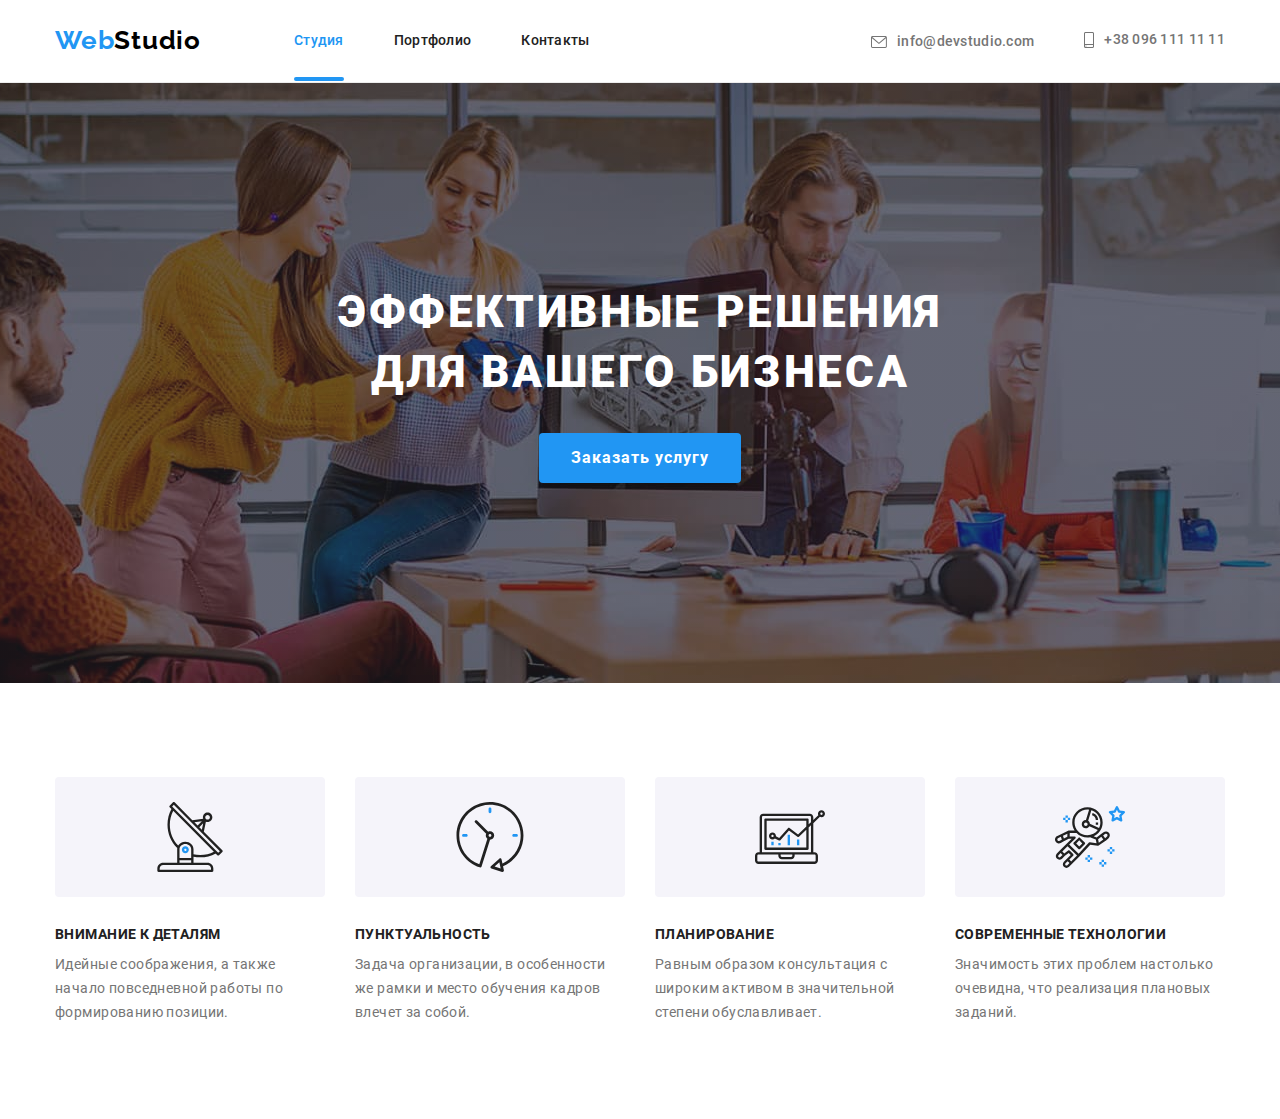
==== index.html @ 8db0015e "делает адаптив на секцию преимуществ" ====
<!DOCTYPE html>
<html lang="ru">
<head>
    <meta charset="UTF-8">
    <meta name="viewport" content="width=device-width, initial-scale=1.0">
    <title>WebStudio</title>
    <link rel="stylesheet" href="https://cdnjs.cloudflare.com/ajax/libs/modern-normalize/1.1.0/modern-normalize.min.css">
    <link rel="stylesheet" href="./css/main.min.css" />
</head>
<body>
    <header class="header">
        <div class="container header__container">
            <nav class="site-navigation">
                <a class="logo header__logo" href="/" lang="en">Web<span class="logo_dark">Studio</span></a>
                <ul class="menu">
                    <li class="menu__item"><a class="menu__link menu__link_active" href="./index.html">Студия</a></li>
                    <li class="menu__item"><a class="menu__link" href="./portfolio.html">Портфолио</a></li>
                    <li class="menu__item"><a class="menu__link" href="">Контакты</a></li>
                </ul>
            </nav>
            <ul class="contacts">
                <li class="contacts__item"><a class="contacts__link" href="mailto:info@devstudio.com">
                    <svg class="contacts__icon contacts__icon_small" width="14" height="10">
                        <use href="./images/sprite.svg#letter_tablet"></use>
                    </svg>
                    <svg class="contacts__icon contacts__icon_large" width="16" height="12">
                        <use href="./images/sprite.svg#letter"></use>
                    </svg>
                    info@devstudio.com</a></li>
                <li class="contacts__item"><a class="contacts__link" href="tel:+380961111111">
                    <svg class="contacts__icon contacts__icon_small" width="10" height="14">
                        <use href="./images/sprite.svg#smartphone_tablet"></use>
                    </svg>
                    <svg class="contacts__icon contacts__icon_large" width="10" height="16">
                        <use href="./images/sprite.svg#smartphone"></use>
                    </svg>
                    +38 096 111 11 11</a></li>
            </ul>
            <button type="button" class="mobile-menu__open-button" data-menu-open>
                <svg class="mobile-menu__open-button-icon" width="40" height="40" aria-label="Переключатель мобильного меню">
                    <use href="./images/sprite.svg#menu"></use>
                </svg>
            </button>
            <div class="mobile-menu" data-menu>
                <div class="container mobile-menu__container">
                    <div class="mobile-menu__upper-wrap">
                        <button type="button" class="mobile-menu__close-button" data-menu-close>
                            <svg class="mobile-menu__close-button-icon" width="40" height="40" aria-label="Переключатель мобильного меню">
                                <use href="./images/sprite.svg#menu_close"></use>
                            </svg>
                        </button>
                        <ul class="mobile-menu__pages">
                            <li class="mobile-menu__page-item"><a class="mobile-menu__page-link mobile-menu__page-link_active" href="./index.html">Студия</a></li>
                            <li class="mobile-menu__page-item"><a class="mobile-menu__page-link" href="./portfolio.html">Портфолио</a></li>
                            <li class="mobile-menu__page-item"><a class="mobile-menu__page-link" href="">Контакты</a></li>
                        </ul>
                    </div>
                    <div class="mobile-menu__lower-wrap">
                        <ul class="mobile-menu__contacts">
                            <li class="mobile-menu__phone"><a class="mobile-menu__phone-link" href="tel:+380961111111">+38 096 111 11 11</a>
                            </li>
                            <li class="mobile-menu__mail"><a class="mobile-menu__mail-link"
                                    href="mailto:info@devstudio.com">info@devstudio.com</a></li>
                        </ul>                        
                        <ul class="mobile-menu__social">
                            <li class="mobile-menu__social-item"><a class="mobile-menu__social-link" href="">Instagram</a></li>
                            <li class="mobile-menu__social-item"><a class="mobile-menu__social-link" href="">Twitter</a></li>
                            <li class="mobile-menu__social-item"><a class="mobile-menu__social-link" href="">Facebook</a></li>
                            <li class="mobile-menu__social-item"><a class="mobile-menu__social-link" href="">LinkedIn</a></li>
                        </ul>
                    </div>
                    </div>
                </div>
            
        </div>
        </div>
        
    </header>
    <script src="./js/menu.js"></script>
    <main>
        <section class="hero">
            <div class="container"><h1 class="hero__title">Эффективные решения для вашего бизнеса</h1>
            <button class="hero__button button" type="button" data-modal-open>Заказать услугу</button>
        </div>
        </section>
        <section class="section">
            <div class="container">
                <h2 class="section__title_visually-hidden">Наши преимущества</h2>
                <ul class="advantages">
                    <li class="advantages__item">
                        <div class="advantages__icon-box">
                            <svg class="advantages__icon" width="70" height="70">
                                <use href="./images/sprite.svg#antenna"></use>
                            </svg>
                        </div>
                        <h3 class="advantage__title section__uppercase-title">Внимание к деталям</h3>
                        <p class="advantage__description">Идейные соображения, а также начало повседневной работы по формированию
                            позиции.</p>
                    </li>
                    <li class="advantages__item">
                        <div class="advantages__icon-box">
                            <svg class="advantages__icon" width="70" height="70">
                                <use href="./images/sprite.svg#clock"></use>
                            </svg>
                        </div>
                        <h3 class="advantage__title section__uppercase-title">Пунктуальность</h3>
                        <p class="advantage__description">Задача организации, в особенности же рамки и место обучения кадров влечет за
                            собой.</p>
                    </li>
                    <li class="advantages__item">
                        <div class="advantages__icon-box">
                            <svg class="advantages__icon" width="70" height="70">
                                <use href="./images/sprite.svg#diagram"></use>
                            </svg>
                        </div>
                        <h3 class="advantage__title section__uppercase-title">Планирование</h3>
                        <p class="advantage__description">Равным образом консультация с широким активом в значительной степени
                            обуславливает.</p>
                    </li>
                    <li class="advantages__item">
                        <div class="advantages__icon-box">
                            <svg class="advantages__icon" width="70" height="70">
                                <use href="./images/sprite.svg#astronaut"></use>
                            </svg>
                        </div>
                        <h3 class="advantage__title section__uppercase-title">Современные технологии</h3>
                        <p class="advantage__description">Значимость этих проблем настолько очевидна, что реализация плановых заданий.
                        </p>
                    </li>
                </ul>
            </div>
        </section>
        <!--<section class="section section_no-padding-top">
            <div class="container">
                <h2 class="section__title">Чем мы занимаемся</h2>
                <ul class="work">
                    <li class="work__item"><img src="./images/main_page/work_1.jpg" alt="програмист работает за компьютером" width="370" height="294">
                        <h2 class="work__title section__uppercase-title">Десктопные приложения</h2>
                    </li>
                    <li class="work__item"><img src="./images/main_page/work_2.jpg" alt="дизайнер создаёт мобильное приложение" width="370" height="294">
                        <h2 class="work__title section__uppercase-title">Мобильные приложения</h2>
                    </li>
                    <li class="work__item"><img src="./images/main_page/work_3.jpg" alt="веб-дизайнер выбирает цвет на планшете" width="370" height="294">
                        <h2 class="work__title section__uppercase-title">Дизайнерские решения</h2>
                    </li>
                </ul>
            </div>
        </section>
        <section class="section section_other-background-color">
            <div class="container">
                <h2 class="section__title">Наша команда</h2>
                <ul class="team">
                    <li class="team__member">
                        <img src="./images/main_page/igor_demjanenko.jpg" alt="Игорь Демьяненко" width="270" height="260">
                        <div class="team__box">
                            <h3 class="team__title">Игорь Демьяненко</h3>
                            <p class="team__text" lang="en">Product Designer</p>
                            <ul class="accounts">
                                <li class="accounts__item social-item"><a class="accounts__link social-icon" href="">
                                    <svg class="accounts__icon" width="20" height="20">
                                        <use href="./images/sprite.svg#instagram"></use>
                                    </svg>
                                </a></li>
                                <li class="accounts__item social-item"><a class="accounts__link social-icon" href="">
                                        <svg class="accounts__icon" width="20" height="20">
                                            <use href="./images/sprite.svg#twitter"></use>
                                        </svg>
                                    </a></li>
                                <li class="accounts__item social-item"><a class="accounts__link social-icon" href="">
                                        <svg class="accounts__icon" width="20" height="20">
                                            <use href="./images/sprite.svg#facebook"></use>
                                        </svg>
                                    </a></li>
                                <li class="accounts__item social-item"><a class="accounts__link social-icon" href="">
                                        <svg class="accounts__icon" width="20" height="20">
                                            <use href="./images/sprite.svg#linkedin"></use>
                                        </svg>
                                    </a></li>
                            </ul>
                        </div>
                    </li>
                    <li class="team__member">
                        <img src="./images/main_page/olga_repina.jpg" alt="Ольга Репина" width="270" height="260">
                        <div class="team__box">
                            <h3 class="team__title">Ольга Репина</h3>
                            <p class="team__text" lang="en">Frontend Developer</p>
                            <ul class="accounts">
                                <li class="accounts__item social-item"><a class="accounts__link social-icon" href="">
                                        <svg class="accounts__icon" width="20" height="20">
                                            <use href="./images/sprite.svg#instagram"></use>
                                        </svg>
                                    </a></li>
                                <li class="accounts__item social-item"><a class="accounts__link social-icon" href="">
                                        <svg class="accounts__icon" width="20" height="20">
                                            <use href="./images/sprite.svg#twitter"></use>
                                        </svg>
                                    </a></li>
                                <li class="accounts__item social-item"><a class="accounts__link social-icon" href="">
                                        <svg class="accounts__icon" width="20" height="20">
                                            <use href="./images/sprite.svg#facebook"></use>
                                        </svg>
                                    </a></li>
                                <li class="accounts__item social-item"><a class="accounts__link social-icon" href="">
                                        <svg class="accounts__icon" width="20" height="20">
                                            <use href="./images/sprite.svg#linkedin"></use>
                                        </svg>
                                    </a></li>
                            </ul>
                        </div>
                    </li>
                    <li class="team__member">
                        <img src="./images/main_page/nikolai_tarasov.jpg" alt="Николай Тарасов" width="270" height="260">
                        <div class="team__box">
                            <h3 class="team__title">Николай Тарасов</h3>
                            <p class="team__text" lang="en">Marketing</p>
                            <ul class="accounts">
                                <li class="accounts__item social-item"><a class="accounts__link social-icon" href="">
                                        <svg class="accounts__icon" width="20" height="20">
                                            <use href="./images/sprite.svg#instagram"></use>
                                        </svg>
                                    </a></li>
                                <li class="accounts__item social-item"><a class="accounts__link social-icon" href="">
                                        <svg class="accounts__icon" width="20" height="20">
                                            <use href="./images/sprite.svg#twitter"></use>
                                        </svg>
                                    </a></li>
                                <li class="accounts__item social-item"><a class="accounts__link social-icon" href="">
                                        <svg class="accounts__icon" width="20" height="20">
                                            <use href="./images/sprite.svg#facebook"></use>
                                        </svg>
                                    </a></li>
                                <li class="accounts__item social-item"><a class="accounts__link social-icon" href="">
                                        <svg class="accounts__icon" width="20" height="20">
                                            <use href="./images/sprite.svg#linkedin"></use>
                                        </svg>
                                    </a></li>
                            </ul>
                        </div>
                    </li>
                    <li class="team__member">
                        <img src="./images/main_page/mihail_jermakov.jpg" alt="Михаил Ермаков" width="270" height="260">
                        <div class="team__box">
                            <h3 class="team__title">Михаил Ермаков</h3>
                            <p class="team__text" lang="en">UI Designer</p>
                            <ul class="accounts">
                                <li class="accounts__item social-item"><a class="accounts__link social-icon" href="">
                                        <svg class="accounts__icon" width="20" height="20">
                                            <use href="./images/sprite.svg#instagram"></use>
                                        </svg>
                                    </a></li>
                                <li class="accounts__item social-item"><a class="accounts__link social-icon" href="">
                                        <svg class="accounts__icon" width="20" height="20">
                                            <use href="./images/sprite.svg#twitter"></use>
                                        </svg>
                                    </a></li>
                                <li class="accounts__item social-item"><a class="accounts__link social-icon" href="">
                                        <svg class="accounts__icon" width="20" height="20">
                                            <use href="./images/sprite.svg#facebook"></use>
                                        </svg>
                                    </a></li>
                                <li class="accounts__item social-item"><a class="accounts__link social-icon" href="">
                                        <svg class="accounts__icon" width="20" height="20">
                                            <use href="./images/sprite.svg#linkedin"></use>
                                        </svg>
                                    </a></li>
                            </ul>
                        </div>
                    </li>
                </ul>
            </div>
        </section>
        <section class="section">
            <div class="container">
                <h2 class="section__title">Постоянные клиенты</h2>
                <ul class="clients">
                    <li class="clients__item">
                        <a href="" class="clients__link">
                            <svg class="clients__icon" width="106" height="60">
                                <use href="./images/sprite.svg#client_1"></use>
                            </svg>
                        </a>
                    </li>
                    <li class="clients__item">
                        <a href="" class="clients__link">
                            <svg class="clients__icon" width="106" height="60">
                                <use href="./images/sprite.svg#client_2"></use>
                            </svg>
                        </a>
                    </li>
                    <li class="clients__item">
                        <a href="" class="clients__link">
                            <svg class="clients__icon" width="106" height="60">
                                <use href="./images/sprite.svg#client_3"></use>
                            </svg>
                        </a>
                    </li>
                    <li class="clients__item">
                        <a href="" class="clients__link">
                            <svg class="clients__icon" width="106" height="60">
                                <use href="./images/sprite.svg#client_4"></use>
                            </svg>
                        </a>
                    </li>
                    <li class="clients__item">
                        <a href="" class="clients__link">
                            <svg class="clients__icon" width="106" height="60">
                                <use href="./images/sprite.svg#client_5"></use>
                            </svg>
                        </a>
                    </li>
                    <li class="clients__item">
                        <a href="" class="clients__link">
                            <svg class="clients__icon" width="106" height="60">
                                <use href="./images/sprite.svg#client_6"></use>
                            </svg>
                        </a>
                    </li>
                </ul>
            </div>
        </section>
    </main>
    <footer class="footer">
        <div class="container footer__container">
            <div class="footer__container_left-side">
                <div class="footer__contacts">
                    <a class="footer__logo logo" href="/" lang="en">Web<span class="logo_light">Studio</span></a>
                    <address class="contact-info">
                        <ul class="contact-info__list">
                            <li class="contact-info__item"><a class="contact-info__address"
                                    href="https://goo.gl/maps/wHL1C9xRJ9u7i1A47" target="_blank" rel="noopener noreferrer">г. Киев, пр-т
                                    Леси Украинки, 26</a></li>
                            <li class="contact-info__item"><a class="contact-info__mail"
                                    href="mailto:info@example.com">info@example.com</a>
                            </li>
                            <li class="contact-info__item"><a class="contact-info__phone" href="tel:+380991111111">+38 099 111 11
                                    11</a></li>
                        </ul>
                    </address>
                </div>
                <div class="social-networks">
                    <b class="footer-social-networks__title section__uppercase-title">присоединяйтесь</b>
                    <ul class="footer-social-networks">
                        <li class="footer-social-networks__item social-item">
                            <a class="footer-social-networks__link social-icon" href="">
                                <svg class="footer-social-networks__icon" width="20" height="20">
                                    <use href="./images/sprite.svg#instagram"></use>
                                </svg>
                            </a>
                        </li>
                        <li class="footer-social-networks__item social-item">
                            <a class="footer-social-networks__link social-icon" href="">
                                <svg class="footer-social-networks__icon" width="20" height="20">
                                    <use href="./images/sprite.svg#twitter"></use>
                                </svg>
                            </a>
                        </li>
                        <li class="footer-social-networks__item social-item">
                            <a class="footer-social-networks__link social-icon" href="">
                                <svg class="footer-social-networks__icon" width="20" height="20">
                                    <use href="./images/sprite.svg#facebook"></use>
                                </svg>
                            </a>
                        </li>
                        <li class="footer-social-networks__item social-item">
                            <a class="footer-social-networks__link social-icon" href="">
                                <svg class="footer-social-networks__icon" width="20" height="20">
                                    <use href="./images/sprite.svg#linkedin"></use>
                                </svg>
                            </a>
                        </li>
                    </ul>
                </div>
            </div>
            <div class="footer-subscription">
                <b class="footer-subscription__title section__uppercase-title">Подпишитесь на рассылку</b>
                <form class="subscription-form">
                    <input class="subscription-form__input" type="email" name="email" placeholder="E-mail" required>
                    <button class="subscription-form__button button" type="submit">Подписаться
                        <svg class="subscription-form__button-icon" width="24" height="24">
                            <use href="./images/sprite.svg#send"></use>
                        </svg>
                    </button>
                </form>
            </div>
        </div>
    </footer>
    <div class="backdrop backdrop_is-hidden" data-modal>
        <div class="modal">
            <button class="modal-close-button" type="button" data-modal-close>
                <svg class="modal-close-button__icon" width="18" height="18">
                    <use href="./images/sprite.svg#close-icon"></use>
                </svg>
            </button>
            <form class="modal-form">
                <p class="modal-form__title">Оставьте свои данные, мы вам перезвоним</p>
                <label class="modal-form__field">
                    <span class="modal-form__field-name">Имя</span>
                    <span class="modal-form__wrapper">
                        <input class="modal-form__input" type="text" name="name" required>
                        <svg class="modal-form__input-icon" width="18" height="18">
                            <use href="./images/sprite.svg#form-person"></use>
                        </svg>
                    </span>
                </label>
                <label class="modal-form__field">
                    <span class="modal-form__field-name">Телефон</span>
                    <span class="modal-form__wrapper">
                        <input class="modal-form__input" type="tel" name="phone_number" required>
                        <svg class="modal-form__input-icon" width="18" height="18">
                            <use href="./images/sprite.svg#form-phone"></use>
                        </svg>
                    </span>
                </label>
                <label class="modal-form__field">
                    <span class="modal-form__field-name">Почта</span>
                    <span class="modal-form__wrapper">
                        <input class="modal-form__input" type="email" name="email" required>
                        <svg class="modal-form__input-icon" width="18" height="18">
                            <use href="./images/sprite.svg#form-email"></use>
                        </svg>
                    </span>
                </label>
                <label class="modal-form__comment">
                    <span class="modal-form__field-name">Комментарий</span>
                    <textarea class="modal-form__comment-field" name="comment" placeholder="Введите текст"></textarea>
                </label>
                <input class="modal-form__checkbox modal-form__checkbox_visually-hidden" type="checkbox" id="agreement" name="privacy_policy">
                <label for="agreement" class="modal-form__checkbox-text">Соглашаюсь с рассылкой и принимаю&#160;<a class="modal-form__contract-terms" href="">Условия договора</a></label>
                <button class="modal-form__button button" type="submit">Отправить</button>
            </form>
        </div>
    </div>
    <script src="./js/modal.js"></script>
    
</body>
</html>
---- css/main.min.css ----
:root{--accent-color: #2196F3;--grey-background-color: #2F303A;--secondary-accent-color: #188CE8;--title-color: #212121;--light-background-color: #ffffff;--light-grey-background-color: #F5F4FA;--text-color: #757575;--transparent-white-color: rgba(255, 255, 255, 0.6);--dark-logo-black-color: #000000;--header-border-color: #ECECEC;--portfolio-card-border-color: #EEEEEE;--hero_background_color: #C4C4C4;--icon-background-color: #AFB1B8}.advantages__icon-box{display:flex;justify-content:center;align-items:center}.section__title_visually-hidden{position:absolute;width:1px;height:1px;margin:-1px;border:0;padding:0;white-space:nowrap;clip-path:inset(100%);clip:rect(0 0 0 0);overflow:hidden}h1,h2,h3,p{margin-top:0;margin-bottom:0}ul{margin-bottom:0;margin-top:0;padding-left:0;list-style:none}img{display:block;max-width:100%;height:auto}button{cursor:pointer;border:none;font-family:inherit}a{text-decoration:none}body{font-family:"Roboto",sans-serif;color:var(--text-color)}@font-face{font-family:"Roboto";font-style:normal;font-weight:400;src:url("../fonts/roboto-v30-latin_cyrillic-regular.eot");src:local(""),url("../fonts/roboto-v30-latin_cyrillic-regular.eot?#iefix") format("embedded-opentype"),url("../fonts/roboto-v30-latin_cyrillic-regular.woff2") format("woff2"),url("../fonts/roboto-v30-latin_cyrillic-regular.woff") format("woff"),url("../fonts/roboto-v30-latin_cyrillic-regular.ttf") format("truetype"),url("../fonts/roboto-v30-latin_cyrillic-regular.svg#Roboto") format("svg")}@font-face{font-family:"Roboto";font-style:normal;font-weight:700;src:url("../fonts/roboto-v30-latin_cyrillic-700.eot");src:local(""),url("../fonts/roboto-v30-latin_cyrillic-700.eot?#iefix") format("embedded-opentype"),url("../fonts/roboto-v30-latin_cyrillic-700.woff2") format("woff2"),url("../fonts/roboto-v30-latin_cyrillic-700.woff") format("woff"),url("../fonts/roboto-v30-latin_cyrillic-700.ttf") format("truetype"),url("../fonts/roboto-v30-latin_cyrillic-700.svg#Roboto") format("svg")}@font-face{font-family:"Roboto";font-style:normal;font-weight:500;src:url("../fonts/roboto-v30-latin_cyrillic-500.eot");src:local(""),url("../fonts/roboto-v30-latin_cyrillic-500.eot?#iefix") format("embedded-opentype"),url("../fonts/roboto-v30-latin_cyrillic-500.woff2") format("woff2"),url("../fonts/roboto-v30-latin_cyrillic-500.woff") format("woff"),url("../fonts/roboto-v30-latin_cyrillic-500.ttf") format("truetype"),url("../fonts/roboto-v30-latin_cyrillic-500.svg#Roboto") format("svg")}@font-face{font-family:"Roboto";font-style:normal;font-weight:900;src:url("../fonts/roboto-v30-latin_cyrillic-900.eot");src:local(""),url("../fonts/roboto-v30-latin_cyrillic-900.eot?#iefix") format("embedded-opentype"),url("../fonts/roboto-v30-latin_cyrillic-900.woff2") format("woff2"),url("../fonts/roboto-v30-latin_cyrillic-900.woff") format("woff"),url("../fonts/roboto-v30-latin_cyrillic-900.ttf") format("truetype"),url("../fonts/roboto-v30-latin_cyrillic-900.svg#Roboto") format("svg")}@font-face{font-family:"Raleway";font-style:normal;font-weight:700;src:url("../fonts/raleway-v27-latin_cyrillic-700.eot");src:local(""),url("../fonts/raleway-v27-latin_cyrillic-700.eot?#iefix") format("embedded-opentype"),url("../fonts/raleway-v27-latin_cyrillic-700.woff2") format("woff2"),url("../fonts/raleway-v27-latin_cyrillic-700.woff") format("woff"),url("../fonts/raleway-v27-latin_cyrillic-700.ttf") format("truetype"),url("../fonts/raleway-v27-latin_cyrillic-700.svg#Raleway") format("svg")}.container{width:100%;padding-left:15px;padding-right:15px}@media screen and (min-width: 480px){.container{width:480px;margin:0 auto}}@media screen and (min-width: 768px){.container{width:768px}}@media screen and (min-width: 1200px){.container{width:1200px}}@media screen and (max-width: 767px){.mobile-menu{position:fixed;top:0;left:0;width:100%;height:100%;background-color:var(--light-background-color);opacity:0;visibility:hidden;pointer-events:none;transition:opacity 250ms cubic-bezier(0.4, 0, 0.2, 1),visibility 250ms cubic-bezier(0.4, 0, 0.2, 1)}.mobile-menu.is-open{opacity:1;visibility:visible;pointer-events:auto}.mobile-menu__container{position:relative;display:flex;flex-direction:column;justify-content:space-between;padding-left:40px;padding-top:48px;padding-bottom:48px;height:100%}.mobile-menu__close-button{position:absolute;top:10px;right:15px;padding:0;background-color:rgba(0,0,0,0)}.mobile-menu__close-button-icon{fill:var(--title-color);transition:fill 250ms cubic-bezier(0.4, 0, 0.2, 1)}.mobile-menu__close-button:hover .mobile-menu__close-button-icon,.mobile-menu__close-button:focus .mobile-menu__close-button-icon{fill:var(--accent-color)}.mobile-menu__page-link{font-size:40px;line-height:1.175;letter-spacing:.02em;font-weight:500;color:var(--title-color)}.mobile-menu__page-link_active{color:var(--accent-color)}.mobile-menu__page-item:not(:last-child){margin-bottom:32px}.mobile-menu__phone-link{font-size:34px;line-height:1.18;letter-spacing:.02em;font-weight:500;color:var(--accent-color)}.mobile-menu__phone{margin-bottom:32px}.mobile-menu__mail-link{font-size:24px;line-height:1.17;letter-spacing:.02em;font-weight:500;color:var(--text-color)}.mobile-menu__mail{margin-bottom:64px}.mobile-menu__social{display:flex}.mobile-menu__social-link{font-size:18px;line-height:1.22;letter-spacing:.02em;font-weight:500;color:var(--accent-color)}.mobile-menu__social-item:not(:nth-child(1)){margin-left:10px}.mobile-menu__social-item:not(:last-child){padding-right:10px;border-right:1px solid rgba(33,33,33,.2)}}@media screen and (min-width: 768px){.mobile-menu{display:none}}.section{padding:60px 0}.section_no-padding-top{padding-top:0}.section_other-background-color{background-color:var(--light-grey-background-color)}.section__title{margin-bottom:50px;font-size:36px;line-height:1.17;letter-spacing:.03em;font-weight:700;text-align:center;color:var(--title-color)}@media screen and (min-width: 1200px){.section{padding:94px 0px}}.button{font-size:16px;line-height:1.88;letter-spacing:.06em;font-weight:700;text-align:center;color:var(--light-background-color);background-color:var(--accent-color);box-shadow:0px 4px 4px rgba(0,0,0,.15);border-radius:4px;transition:background-color 250ms cubic-bezier(0.4, 0, 0.2, 1)}.button:hover,.button:focus{background-color:var(--secondary-accent-color)}.logo{font-size:24px;line-height:1.17;letter-spacing:.03em;font-family:"Raleway",sans-serif;font-weight:700;color:var(--accent-color)}@media screen and (min-width: 1200px){.logo{font-size:26px;line-height:1.16;letter-spacing:.03em}}.section__uppercase-title{font-size:14px;line-height:1.14;letter-spacing:.03em;font-weight:700;text-transform:uppercase}.header__container{display:flex;align-items:center;justify-content:space-between}.logo_dark{color:var(--dark-logo-black-color)}@media screen and (max-width: 767px){.menu{display:none}.contacts{display:none}.header__logo{padding:16px 0}.mobile-menu__open-button{display:block;padding:10px 0;line-height:0;background-color:rgba(0,0,0,0)}.mobile-menu__open-button-icon{fill:var(--title-color)}.mobile-menu__open-button-icon:hover,.mobile-menu__open-button-icon:focus{fill:var(--accent-color)}}@media screen and (min-width: 768px){.mobile-menu__open-button{display:none}.menu{display:flex;padding:32px 0;font-weight:500;font-size:14px;line-height:1.14;letter-spacing:.02em}.menu__link{padding-top:32px;padding-bottom:32px;color:var(--title-color)}.menu__item:not(:last-child){margin-right:50px}.header__container,.site-navigation{display:flex;align-items:center}.header__logo{padding:26px 0;margin-right:88px}.contacts__link{display:flex;align-items:center;font-weight:500;font-size:12px;line-height:1.16;letter-spacing:.02em;color:var(--text-color)}.contacts__link:not(:last-child){margin-bottom:10px}.contacts__icon_large{display:none}.contacts__icon{margin-right:8px;fill:currentColor}.menu__link_active{position:relative;color:var(--accent-color)}.menu__link_active::after{content:"";display:block;position:absolute;left:0;bottom:-1px;width:100%;height:4px;border-radius:2px;background-color:var(--accent-color)}}@media screen and (max-width: 1199px){.contacts{padding:21px 0}.contacts__item:not(:last-child){margin-bottom:10px}}@media screen and (min-width: 1200px){.header{border-bottom:1px solid var(--header-border-color)}.header__logo{padding-top:24px;padding-bottom:25px;margin-right:93px}.menu__link,.contacts__link{padding:32px 0;transition:color 250ms cubic-bezier(0.4, 0, 0.2, 1)}.menu__link:hover,.menu__link:focus,.contacts__link:hover,.contacts__link:focus{color:var(--accent-color)}.contacts__icon{margin-right:10px}.contacts__icon_large{display:block}.contacts__icon_small{display:none}.contacts{display:flex;align-items:baseline}.contacts__link{font-size:14px;line-height:1.14}.contacts__item{margin-bottom:0}.contacts__item:not(:last-child){margin-right:50px}}.hero{background-size:cover;background-repeat:no-repeat;background-position:center}.hero__title{margin:0 auto 30px;max-width:360px;font-weight:900;font-size:26;line-height:1.62;letter-spacing:.06em;text-align:center;text-transform:uppercase;color:var(--light-background-color)}.hero__button{min-width:200px;padding:10px 32px;display:block;margin-left:auto;margin-right:auto}@media screen and (max-width: 767px){.hero{background-image:linear-gradient(rgba(47, 48, 58, 0.4), rgba(47, 48, 58, 0.4)),url(../images/main_page/hero/hero_image_mob@1x.jpg)}}@media screen and (max-width: 767px)and (min-device-pixel-ratio: 2),screen and (max-width: 767px)and (-webkit-min-device-pixel-ratio: 2),screen and (max-width: 767px)and (min-resolution: 192dpi),screen and (max-width: 767px)and (min-resolution: 2dppx){.hero{background-image:linear-gradient(rgba(47, 48, 58, 0.4), rgba(47, 48, 58, 0.4)),url(../images/main_page/hero/hero_image_mob@2x.jpg)}}@media screen and (max-width: 1199px){.hero{padding:118px 0;height:400px}}@media screen and (min-width: 768px)and (max-width: 1199px){.hero{background-image:linear-gradient(rgba(47, 48, 58, 0.4), rgba(47, 48, 58, 0.4)),url(../images/main_page/hero/hero_image_tab@1x.jpg)}}@media screen and (min-width: 768px)and (max-width: 1199px)and (min-device-pixel-ratio: 2),screen and (min-width: 768px)and (max-width: 1199px)and (-webkit-min-device-pixel-ratio: 2),screen and (min-width: 768px)and (max-width: 1199px)and (min-resolution: 192dpi),screen and (min-width: 768px)and (max-width: 1199px)and (min-resolution: 2dppx){.hero{background-image:linear-gradient(rgba(47, 48, 58, 0.4), rgba(47, 48, 58, 0.4)),url(../images/main_page/hero/hero_image_tab@2x.jpg)}}@media screen and (min-width: 1200px){.hero{padding:200px 0;height:600px;background-image:linear-gradient(rgba(47, 48, 58, 0.4), rgba(47, 48, 58, 0.4)),url(../images/main_page/hero/hero_image_desk@1x.jpg)}}@media screen and (min-width: 1200px)and (min-device-pixel-ratio: 2),screen and (min-width: 1200px)and (-webkit-min-device-pixel-ratio: 2),screen and (min-width: 1200px)and (min-resolution: 192dpi),screen and (min-width: 1200px)and (min-resolution: 2dppx){.hero{background-image:linear-gradient(rgba(47, 48, 58, 0.4), rgba(47, 48, 58, 0.4)),url(../images/main_page/hero/hero_image_desk@2x.jpg)}}@media screen and (min-width: 1200px){.hero__title{max-width:696px;font-size:44px;line-height:1.36}}.advantages__icon-box{background-color:var(--light-grey-background-color);border-radius:4px;width:100%;height:120px;margin-bottom:30px}.advantage__title{margin-bottom:10px;font-size:14px;line-height:1.14;letter-spacing:.03em;font-weight:700;text-transform:uppercase;text-align:center;color:var(--title-color)}.advantage__description{font-size:14px;line-height:1.71;letter-spacing:.03em}@media screen and (max-width: 767px){.advantages__item:not(:last-child){margin-bottom:30px}}@media screen and (min-width: 768px){.advantages{display:flex;flex-wrap:wrap}.advantages__item{flex-basis:calc((100% - 30px)/2)}.advantages__item:not(:nth-child(2n)){margin-right:30px}.advantage__title{text-align:left}}@media screen and (max-width: 1199px){.advantages__item:not(:nth-last-child(-n+2)){margin-bottom:30px}}@media screen and (min-width: 1200px){.advantages__item{flex-basis:calc((100% - 90px)/4)}.advantages__item:not(:last-child){margin-right:30px}}/*# sourceMappingURL=main.min.css.map */
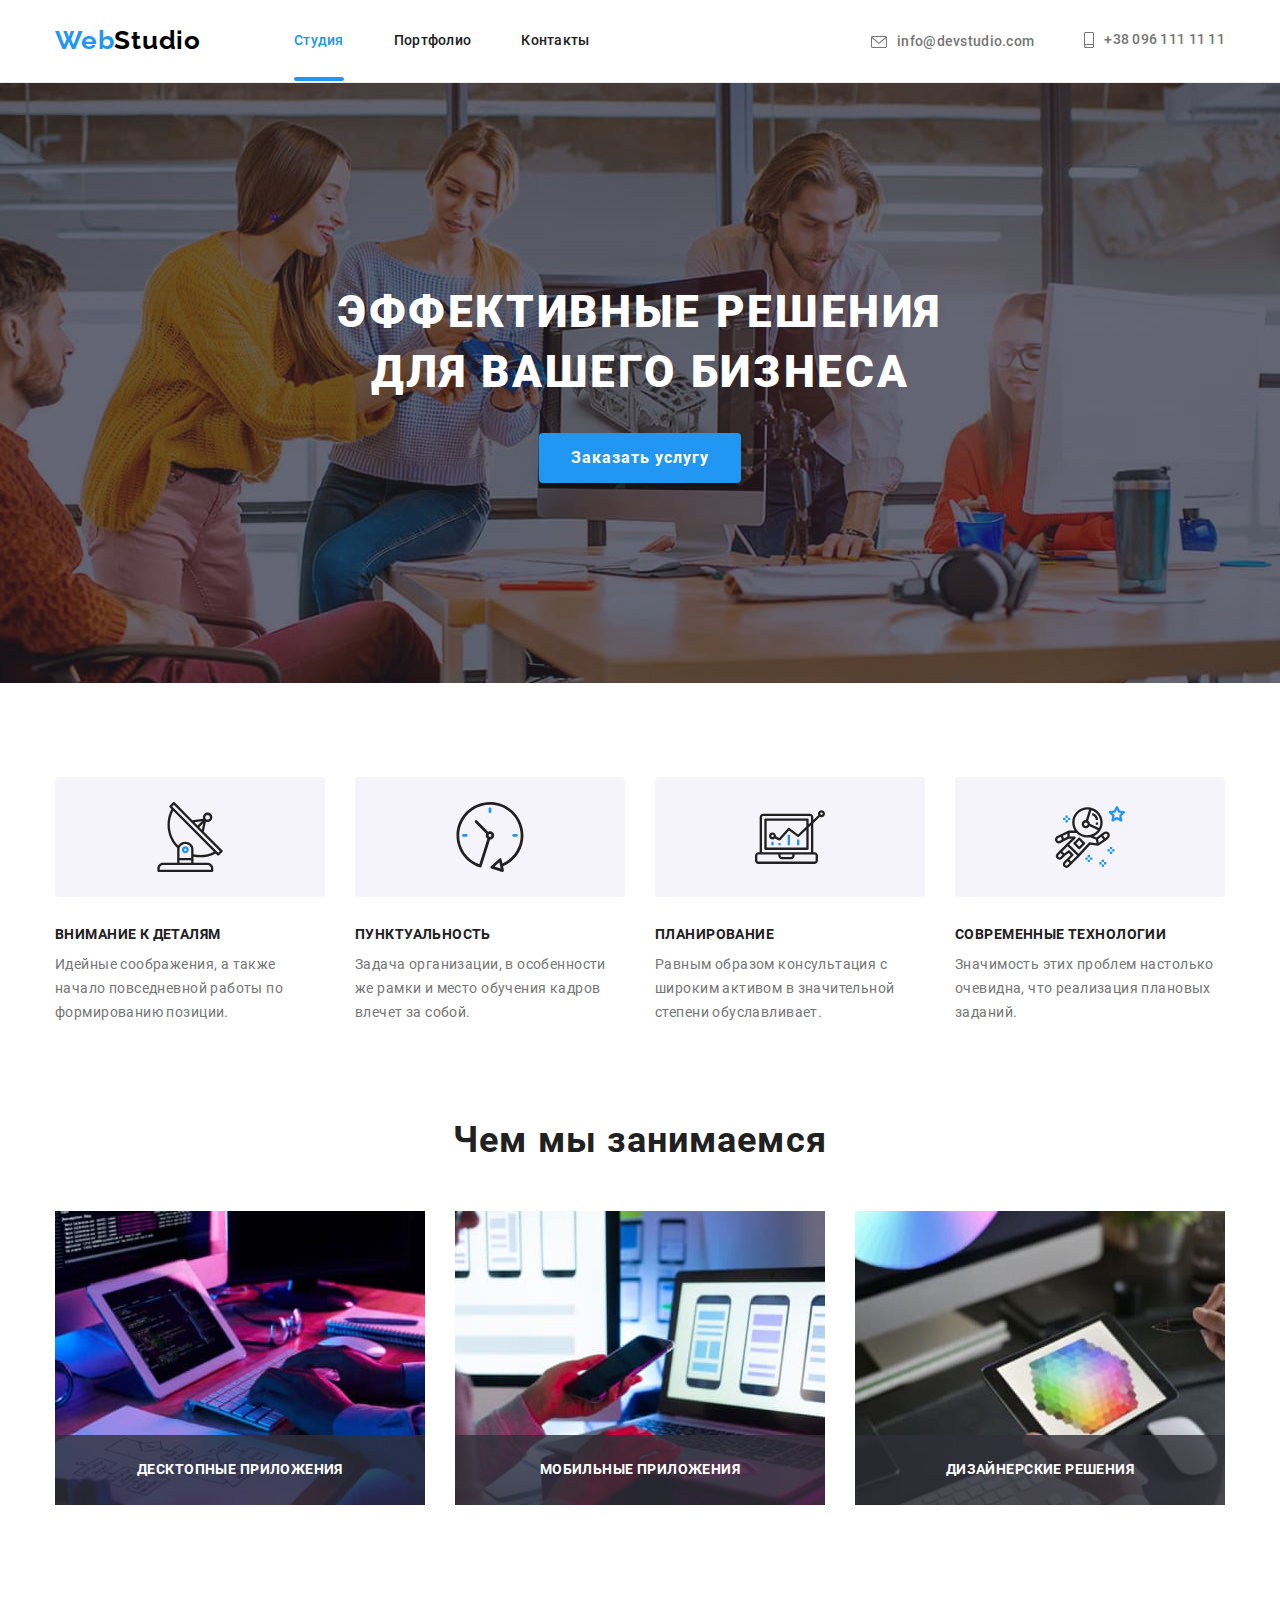
==== commit a563f2da: "делает адаптив на секцию работы" ====
--- a/index.html
+++ b/index.html
@@ -93,7 +93,7 @@
                                 <use href="./images/sprite.svg#antenna"></use>
                             </svg>
                         </div>
-                        <h3 class="advantage__title section__uppercase-title">Внимание к деталям</h3>
+                        <h3 class="advantage__title">Внимание к деталям</h3>
                         <p class="advantage__description">Идейные соображения, а также начало повседневной работы по формированию
                             позиции.</p>
                     </li>
@@ -103,7 +103,7 @@
                                 <use href="./images/sprite.svg#clock"></use>
                             </svg>
                         </div>
-                        <h3 class="advantage__title section__uppercase-title">Пунктуальность</h3>
+                        <h3 class="advantage__title">Пунктуальность</h3>
                         <p class="advantage__description">Задача организации, в особенности же рамки и место обучения кадров влечет за
                             собой.</p>
                     </li>
@@ -113,7 +113,7 @@
                                 <use href="./images/sprite.svg#diagram"></use>
                             </svg>
                         </div>
-                        <h3 class="advantage__title section__uppercase-title">Планирование</h3>
+                        <h3 class="advantage__title">Планирование</h3>
                         <p class="advantage__description">Равным образом консультация с широким активом в значительной степени
                             обуславливает.</p>
                     </li>
@@ -123,30 +123,36 @@
                                 <use href="./images/sprite.svg#astronaut"></use>
                             </svg>
                         </div>
-                        <h3 class="advantage__title section__uppercase-title">Современные технологии</h3>
+                        <h3 class="advantage__title">Современные технологии</h3>
                         <p class="advantage__description">Значимость этих проблем настолько очевидна, что реализация плановых заданий.
                         </p>
                     </li>
                 </ul>
             </div>
         </section>
-        <!--<section class="section section_no-padding-top">
+        <section class="section work__section">
             <div class="container">
                 <h2 class="section__title">Чем мы занимаемся</h2>
                 <ul class="work">
-                    <li class="work__item"><img src="./images/main_page/work_1.jpg" alt="програмист работает за компьютером" width="370" height="294">
-                        <h2 class="work__title section__uppercase-title">Десктопные приложения</h2>
-                    </li>
-                    <li class="work__item"><img src="./images/main_page/work_2.jpg" alt="дизайнер создаёт мобильное приложение" width="370" height="294">
-                        <h2 class="work__title section__uppercase-title">Мобильные приложения</h2>
-                    </li>
-                    <li class="work__item"><img src="./images/main_page/work_3.jpg" alt="веб-дизайнер выбирает цвет на планшете" width="370" height="294">
-                        <h2 class="work__title section__uppercase-title">Дизайнерские решения</h2>
+                    <li class="work__item">
+                        <img srcset="./images/main_page/work/work_1@1x.jpg 1x, ./images/main_page/work/work_1@2x.jpg 2x" 
+                        src="./images/main_page/work/work_1@1x.jpg" alt="програмист работает за компьютером" width="370" height="294">
+                        <h2 class="work__title">Десктопные приложения</h2>
+                    </li>
+                    <li class="work__item">
+                        <img srcset="./images/main_page/work/work_2@1x.jpg 1x, ./images/main_page/work/work_2@2x.jpg 2x"
+                        src="./images/main_page/work/work_2@1x.jpg" alt="дизайнер создаёт мобильное приложение" width="370" height="294">
+                        <h2 class="work__title">Мобильные приложения</h2>
+                    </li>
+                    <li class="work__item">
+                        <img srcset="./images/main_page/work/work_3@1x.jpg 1x, ./images/main_page/work/work_3@2x.jpg 2x"
+                        src="./images/main_page/work/work_3@1x.jpg" alt="веб-дизайнер выбирает цвет на планшете" width="370" height="294">
+                        <h2 class="work__title">Дизайнерские решения</h2>
                     </li>
                 </ul>
             </div>
         </section>
-        <section class="section section_other-background-color">
+        <!--<section class="section section_other-background-color">
             <div class="container">
                 <h2 class="section__title">Наша команда</h2>
                 <ul class="team">
--- a/css/main.min.css
+++ b/css/main.min.css
@@ -1 +1 @@
-:root{--accent-color: #2196F3;--grey-background-color: #2F303A;--secondary-accent-color: #188CE8;--title-color: #212121;--light-background-color: #ffffff;--light-grey-background-color: #F5F4FA;--text-color: #757575;--transparent-white-color: rgba(255, 255, 255, 0.6);--dark-logo-black-color: #000000;--header-border-color: #ECECEC;--portfolio-card-border-color: #EEEEEE;--hero_background_color: #C4C4C4;--icon-background-color: #AFB1B8}.advantages__icon-box{display:flex;justify-content:center;align-items:center}.section__title_visually-hidden{position:absolute;width:1px;height:1px;margin:-1px;border:0;padding:0;white-space:nowrap;clip-path:inset(100%);clip:rect(0 0 0 0);overflow:hidden}h1,h2,h3,p{margin-top:0;margin-bottom:0}ul{margin-bottom:0;margin-top:0;padding-left:0;list-style:none}img{display:block;max-width:100%;height:auto}button{cursor:pointer;border:none;font-family:inherit}a{text-decoration:none}body{font-family:"Roboto",sans-serif;color:var(--text-color)}@font-face{font-family:"Roboto";font-style:normal;font-weight:400;src:url("../fonts/roboto-v30-latin_cyrillic-regular.eot");src:local(""),url("../fonts/roboto-v30-latin_cyrillic-regular.eot?#iefix") format("embedded-opentype"),url("../fonts/roboto-v30-latin_cyrillic-regular.woff2") format("woff2"),url("../fonts/roboto-v30-latin_cyrillic-regular.woff") format("woff"),url("../fonts/roboto-v30-latin_cyrillic-regular.ttf") format("truetype"),url("../fonts/roboto-v30-latin_cyrillic-regular.svg#Roboto") format("svg")}@font-face{font-family:"Roboto";font-style:normal;font-weight:700;src:url("../fonts/roboto-v30-latin_cyrillic-700.eot");src:local(""),url("../fonts/roboto-v30-latin_cyrillic-700.eot?#iefix") format("embedded-opentype"),url("../fonts/roboto-v30-latin_cyrillic-700.woff2") format("woff2"),url("../fonts/roboto-v30-latin_cyrillic-700.woff") format("woff"),url("../fonts/roboto-v30-latin_cyrillic-700.ttf") format("truetype"),url("../fonts/roboto-v30-latin_cyrillic-700.svg#Roboto") format("svg")}@font-face{font-family:"Roboto";font-style:normal;font-weight:500;src:url("../fonts/roboto-v30-latin_cyrillic-500.eot");src:local(""),url("../fonts/roboto-v30-latin_cyrillic-500.eot?#iefix") format("embedded-opentype"),url("../fonts/roboto-v30-latin_cyrillic-500.woff2") format("woff2"),url("../fonts/roboto-v30-latin_cyrillic-500.woff") format("woff"),url("../fonts/roboto-v30-latin_cyrillic-500.ttf") format("truetype"),url("../fonts/roboto-v30-latin_cyrillic-500.svg#Roboto") format("svg")}@font-face{font-family:"Roboto";font-style:normal;font-weight:900;src:url("../fonts/roboto-v30-latin_cyrillic-900.eot");src:local(""),url("../fonts/roboto-v30-latin_cyrillic-900.eot?#iefix") format("embedded-opentype"),url("../fonts/roboto-v30-latin_cyrillic-900.woff2") format("woff2"),url("../fonts/roboto-v30-latin_cyrillic-900.woff") format("woff"),url("../fonts/roboto-v30-latin_cyrillic-900.ttf") format("truetype"),url("../fonts/roboto-v30-latin_cyrillic-900.svg#Roboto") format("svg")}@font-face{font-family:"Raleway";font-style:normal;font-weight:700;src:url("../fonts/raleway-v27-latin_cyrillic-700.eot");src:local(""),url("../fonts/raleway-v27-latin_cyrillic-700.eot?#iefix") format("embedded-opentype"),url("../fonts/raleway-v27-latin_cyrillic-700.woff2") format("woff2"),url("../fonts/raleway-v27-latin_cyrillic-700.woff") format("woff"),url("../fonts/raleway-v27-latin_cyrillic-700.ttf") format("truetype"),url("../fonts/raleway-v27-latin_cyrillic-700.svg#Raleway") format("svg")}.container{width:100%;padding-left:15px;padding-right:15px}@media screen and (min-width: 480px){.container{width:480px;margin:0 auto}}@media screen and (min-width: 768px){.container{width:768px}}@media screen and (min-width: 1200px){.container{width:1200px}}@media screen and (max-width: 767px){.mobile-menu{position:fixed;top:0;left:0;width:100%;height:100%;background-color:var(--light-background-color);opacity:0;visibility:hidden;pointer-events:none;transition:opacity 250ms cubic-bezier(0.4, 0, 0.2, 1),visibility 250ms cubic-bezier(0.4, 0, 0.2, 1)}.mobile-menu.is-open{opacity:1;visibility:visible;pointer-events:auto}.mobile-menu__container{position:relative;display:flex;flex-direction:column;justify-content:space-between;padding-left:40px;padding-top:48px;padding-bottom:48px;height:100%}.mobile-menu__close-button{position:absolute;top:10px;right:15px;padding:0;background-color:rgba(0,0,0,0)}.mobile-menu__close-button-icon{fill:var(--title-color);transition:fill 250ms cubic-bezier(0.4, 0, 0.2, 1)}.mobile-menu__close-button:hover .mobile-menu__close-button-icon,.mobile-menu__close-button:focus .mobile-menu__close-button-icon{fill:var(--accent-color)}.mobile-menu__page-link{font-size:40px;line-height:1.175;letter-spacing:.02em;font-weight:500;color:var(--title-color)}.mobile-menu__page-link_active{color:var(--accent-color)}.mobile-menu__page-item:not(:last-child){margin-bottom:32px}.mobile-menu__phone-link{font-size:34px;line-height:1.18;letter-spacing:.02em;font-weight:500;color:var(--accent-color)}.mobile-menu__phone{margin-bottom:32px}.mobile-menu__mail-link{font-size:24px;line-height:1.17;letter-spacing:.02em;font-weight:500;color:var(--text-color)}.mobile-menu__mail{margin-bottom:64px}.mobile-menu__social{display:flex}.mobile-menu__social-link{font-size:18px;line-height:1.22;letter-spacing:.02em;font-weight:500;color:var(--accent-color)}.mobile-menu__social-item:not(:nth-child(1)){margin-left:10px}.mobile-menu__social-item:not(:last-child){padding-right:10px;border-right:1px solid rgba(33,33,33,.2)}}@media screen and (min-width: 768px){.mobile-menu{display:none}}.section{padding:60px 0}.section_no-padding-top{padding-top:0}.section_other-background-color{background-color:var(--light-grey-background-color)}.section__title{margin-bottom:50px;font-size:36px;line-height:1.17;letter-spacing:.03em;font-weight:700;text-align:center;color:var(--title-color)}@media screen and (min-width: 1200px){.section{padding:94px 0px}}.button{font-size:16px;line-height:1.88;letter-spacing:.06em;font-weight:700;text-align:center;color:var(--light-background-color);background-color:var(--accent-color);box-shadow:0px 4px 4px rgba(0,0,0,.15);border-radius:4px;transition:background-color 250ms cubic-bezier(0.4, 0, 0.2, 1)}.button:hover,.button:focus{background-color:var(--secondary-accent-color)}.logo{font-size:24px;line-height:1.17;letter-spacing:.03em;font-family:"Raleway",sans-serif;font-weight:700;color:var(--accent-color)}@media screen and (min-width: 1200px){.logo{font-size:26px;line-height:1.16;letter-spacing:.03em}}.section__uppercase-title{font-size:14px;line-height:1.14;letter-spacing:.03em;font-weight:700;text-transform:uppercase}.header__container{display:flex;align-items:center;justify-content:space-between}.logo_dark{color:var(--dark-logo-black-color)}@media screen and (max-width: 767px){.menu{display:none}.contacts{display:none}.header__logo{padding:16px 0}.mobile-menu__open-button{display:block;padding:10px 0;line-height:0;background-color:rgba(0,0,0,0)}.mobile-menu__open-button-icon{fill:var(--title-color)}.mobile-menu__open-button-icon:hover,.mobile-menu__open-button-icon:focus{fill:var(--accent-color)}}@media screen and (min-width: 768px){.mobile-menu__open-button{display:none}.menu{display:flex;padding:32px 0;font-weight:500;font-size:14px;line-height:1.14;letter-spacing:.02em}.menu__link{padding-top:32px;padding-bottom:32px;color:var(--title-color)}.menu__item:not(:last-child){margin-right:50px}.header__container,.site-navigation{display:flex;align-items:center}.header__logo{padding:26px 0;margin-right:88px}.contacts__link{display:flex;align-items:center;font-weight:500;font-size:12px;line-height:1.16;letter-spacing:.02em;color:var(--text-color)}.contacts__link:not(:last-child){margin-bottom:10px}.contacts__icon_large{display:none}.contacts__icon{margin-right:8px;fill:currentColor}.menu__link_active{position:relative;color:var(--accent-color)}.menu__link_active::after{content:"";display:block;position:absolute;left:0;bottom:-1px;width:100%;height:4px;border-radius:2px;background-color:var(--accent-color)}}@media screen and (max-width: 1199px){.contacts{padding:21px 0}.contacts__item:not(:last-child){margin-bottom:10px}}@media screen and (min-width: 1200px){.header{border-bottom:1px solid var(--header-border-color)}.header__logo{padding-top:24px;padding-bottom:25px;margin-right:93px}.menu__link,.contacts__link{padding:32px 0;transition:color 250ms cubic-bezier(0.4, 0, 0.2, 1)}.menu__link:hover,.menu__link:focus,.contacts__link:hover,.contacts__link:focus{color:var(--accent-color)}.contacts__icon{margin-right:10px}.contacts__icon_large{display:block}.contacts__icon_small{display:none}.contacts{display:flex;align-items:baseline}.contacts__link{font-size:14px;line-height:1.14}.contacts__item{margin-bottom:0}.contacts__item:not(:last-child){margin-right:50px}}.hero{background-size:cover;background-repeat:no-repeat;background-position:center}.hero__title{margin:0 auto 30px;max-width:360px;font-weight:900;font-size:26;line-height:1.62;letter-spacing:.06em;text-align:center;text-transform:uppercase;color:var(--light-background-color)}.hero__button{min-width:200px;padding:10px 32px;display:block;margin-left:auto;margin-right:auto}@media screen and (max-width: 767px){.hero{background-image:linear-gradient(rgba(47, 48, 58, 0.4), rgba(47, 48, 58, 0.4)),url(../images/main_page/hero/hero_image_mob@1x.jpg)}}@media screen and (max-width: 767px)and (min-device-pixel-ratio: 2),screen and (max-width: 767px)and (-webkit-min-device-pixel-ratio: 2),screen and (max-width: 767px)and (min-resolution: 192dpi),screen and (max-width: 767px)and (min-resolution: 2dppx){.hero{background-image:linear-gradient(rgba(47, 48, 58, 0.4), rgba(47, 48, 58, 0.4)),url(../images/main_page/hero/hero_image_mob@2x.jpg)}}@media screen and (max-width: 1199px){.hero{padding:118px 0;height:400px}}@media screen and (min-width: 768px)and (max-width: 1199px){.hero{background-image:linear-gradient(rgba(47, 48, 58, 0.4), rgba(47, 48, 58, 0.4)),url(../images/main_page/hero/hero_image_tab@1x.jpg)}}@media screen and (min-width: 768px)and (max-width: 1199px)and (min-device-pixel-ratio: 2),screen and (min-width: 768px)and (max-width: 1199px)and (-webkit-min-device-pixel-ratio: 2),screen and (min-width: 768px)and (max-width: 1199px)and (min-resolution: 192dpi),screen and (min-width: 768px)and (max-width: 1199px)and (min-resolution: 2dppx){.hero{background-image:linear-gradient(rgba(47, 48, 58, 0.4), rgba(47, 48, 58, 0.4)),url(../images/main_page/hero/hero_image_tab@2x.jpg)}}@media screen and (min-width: 1200px){.hero{padding:200px 0;height:600px;background-image:linear-gradient(rgba(47, 48, 58, 0.4), rgba(47, 48, 58, 0.4)),url(../images/main_page/hero/hero_image_desk@1x.jpg)}}@media screen and (min-width: 1200px)and (min-device-pixel-ratio: 2),screen and (min-width: 1200px)and (-webkit-min-device-pixel-ratio: 2),screen and (min-width: 1200px)and (min-resolution: 192dpi),screen and (min-width: 1200px)and (min-resolution: 2dppx){.hero{background-image:linear-gradient(rgba(47, 48, 58, 0.4), rgba(47, 48, 58, 0.4)),url(../images/main_page/hero/hero_image_desk@2x.jpg)}}@media screen and (min-width: 1200px){.hero__title{max-width:696px;font-size:44px;line-height:1.36}}.advantages__icon-box{background-color:var(--light-grey-background-color);border-radius:4px;width:100%;height:120px;margin-bottom:30px}.advantage__title{margin-bottom:10px;font-size:14px;line-height:1.14;letter-spacing:.03em;font-weight:700;text-transform:uppercase;text-align:center;color:var(--title-color)}.advantage__description{font-size:14px;line-height:1.71;letter-spacing:.03em}@media screen and (max-width: 767px){.advantages__item:not(:last-child){margin-bottom:30px}}@media screen and (min-width: 768px){.advantages{display:flex;flex-wrap:wrap}.advantages__item{flex-basis:calc((100% - 30px)/2)}.advantages__item:not(:nth-child(2n)){margin-right:30px}.advantage__title{text-align:left}}@media screen and (max-width: 1199px){.advantages__item:not(:nth-last-child(-n+2)){margin-bottom:30px}}@media screen and (min-width: 1200px){.advantages__item{flex-basis:calc((100% - 90px)/4)}.advantages__item:not(:last-child){margin-right:30px}}/*# sourceMappingURL=main.min.css.map */+:root{--accent-color: #2196F3;--grey-background-color: #2F303A;--secondary-accent-color: #188CE8;--title-color: #212121;--light-background-color: #ffffff;--light-grey-background-color: #F5F4FA;--text-color: #757575;--transparent-white-color: rgba(255, 255, 255, 0.6);--dark-logo-black-color: #000000;--header-border-color: #ECECEC;--portfolio-card-border-color: #EEEEEE;--hero_background_color: #C4C4C4;--icon-background-color: #AFB1B8}.advantages__icon-box{display:flex;justify-content:center;align-items:center}.section__title_visually-hidden{position:absolute;width:1px;height:1px;margin:-1px;border:0;padding:0;white-space:nowrap;clip-path:inset(100%);clip:rect(0 0 0 0);overflow:hidden}h1,h2,h3,p{margin-top:0;margin-bottom:0}ul{margin-bottom:0;margin-top:0;padding-left:0;list-style:none}img{display:block;max-width:100%;height:auto}button{cursor:pointer;border:none;font-family:inherit}a{text-decoration:none}body{font-family:"Roboto",sans-serif;color:var(--text-color)}@font-face{font-family:"Roboto";font-style:normal;font-weight:400;src:url("../fonts/roboto-v30-latin_cyrillic-regular.eot");src:local(""),url("../fonts/roboto-v30-latin_cyrillic-regular.eot?#iefix") format("embedded-opentype"),url("../fonts/roboto-v30-latin_cyrillic-regular.woff2") format("woff2"),url("../fonts/roboto-v30-latin_cyrillic-regular.woff") format("woff"),url("../fonts/roboto-v30-latin_cyrillic-regular.ttf") format("truetype"),url("../fonts/roboto-v30-latin_cyrillic-regular.svg#Roboto") format("svg")}@font-face{font-family:"Roboto";font-style:normal;font-weight:700;src:url("../fonts/roboto-v30-latin_cyrillic-700.eot");src:local(""),url("../fonts/roboto-v30-latin_cyrillic-700.eot?#iefix") format("embedded-opentype"),url("../fonts/roboto-v30-latin_cyrillic-700.woff2") format("woff2"),url("../fonts/roboto-v30-latin_cyrillic-700.woff") format("woff"),url("../fonts/roboto-v30-latin_cyrillic-700.ttf") format("truetype"),url("../fonts/roboto-v30-latin_cyrillic-700.svg#Roboto") format("svg")}@font-face{font-family:"Roboto";font-style:normal;font-weight:500;src:url("../fonts/roboto-v30-latin_cyrillic-500.eot");src:local(""),url("../fonts/roboto-v30-latin_cyrillic-500.eot?#iefix") format("embedded-opentype"),url("../fonts/roboto-v30-latin_cyrillic-500.woff2") format("woff2"),url("../fonts/roboto-v30-latin_cyrillic-500.woff") format("woff"),url("../fonts/roboto-v30-latin_cyrillic-500.ttf") format("truetype"),url("../fonts/roboto-v30-latin_cyrillic-500.svg#Roboto") format("svg")}@font-face{font-family:"Roboto";font-style:normal;font-weight:900;src:url("../fonts/roboto-v30-latin_cyrillic-900.eot");src:local(""),url("../fonts/roboto-v30-latin_cyrillic-900.eot?#iefix") format("embedded-opentype"),url("../fonts/roboto-v30-latin_cyrillic-900.woff2") format("woff2"),url("../fonts/roboto-v30-latin_cyrillic-900.woff") format("woff"),url("../fonts/roboto-v30-latin_cyrillic-900.ttf") format("truetype"),url("../fonts/roboto-v30-latin_cyrillic-900.svg#Roboto") format("svg")}@font-face{font-family:"Raleway";font-style:normal;font-weight:700;src:url("../fonts/raleway-v27-latin_cyrillic-700.eot");src:local(""),url("../fonts/raleway-v27-latin_cyrillic-700.eot?#iefix") format("embedded-opentype"),url("../fonts/raleway-v27-latin_cyrillic-700.woff2") format("woff2"),url("../fonts/raleway-v27-latin_cyrillic-700.woff") format("woff"),url("../fonts/raleway-v27-latin_cyrillic-700.ttf") format("truetype"),url("../fonts/raleway-v27-latin_cyrillic-700.svg#Raleway") format("svg")}.container{width:100%;padding-left:15px;padding-right:15px}@media screen and (min-width: 480px){.container{width:480px;margin:0 auto}}@media screen and (min-width: 768px){.container{width:768px}}@media screen and (min-width: 1200px){.container{width:1200px}}@media screen and (max-width: 767px){.mobile-menu{position:fixed;top:0;left:0;width:100%;height:100%;background-color:var(--light-background-color);opacity:0;visibility:hidden;pointer-events:none;transition:opacity 250ms cubic-bezier(0.4, 0, 0.2, 1),visibility 250ms cubic-bezier(0.4, 0, 0.2, 1)}.mobile-menu.is-open{opacity:1;visibility:visible;pointer-events:auto}.mobile-menu__container{position:relative;display:flex;flex-direction:column;justify-content:space-between;padding-left:40px;padding-top:48px;padding-bottom:48px;height:100%}.mobile-menu__close-button{position:absolute;top:10px;right:15px;padding:0;background-color:rgba(0,0,0,0)}.mobile-menu__close-button-icon{fill:var(--title-color);transition:fill 250ms cubic-bezier(0.4, 0, 0.2, 1)}.mobile-menu__close-button:hover .mobile-menu__close-button-icon,.mobile-menu__close-button:focus .mobile-menu__close-button-icon{fill:var(--accent-color)}.mobile-menu__page-link{font-size:40px;line-height:1.175;letter-spacing:.02em;font-weight:500;color:var(--title-color)}.mobile-menu__page-link_active{color:var(--accent-color)}.mobile-menu__page-item:not(:last-child){margin-bottom:32px}.mobile-menu__phone-link{font-size:34px;line-height:1.18;letter-spacing:.02em;font-weight:500;color:var(--accent-color)}.mobile-menu__phone{margin-bottom:32px}.mobile-menu__mail-link{font-size:24px;line-height:1.17;letter-spacing:.02em;font-weight:500;color:var(--text-color)}.mobile-menu__mail{margin-bottom:64px}.mobile-menu__social{display:flex}.mobile-menu__social-link{font-size:18px;line-height:1.22;letter-spacing:.02em;font-weight:500;color:var(--accent-color)}.mobile-menu__social-item:not(:nth-child(1)){margin-left:10px}.mobile-menu__social-item:not(:last-child){padding-right:10px;border-right:1px solid rgba(33,33,33,.2)}}@media screen and (min-width: 768px){.mobile-menu{display:none}}.section{padding:60px 0}.section_no-padding-top{padding-top:0}.section_other-background-color{background-color:var(--light-grey-background-color)}.section__title{margin-bottom:50px;font-size:36px;line-height:1.17;letter-spacing:.03em;font-weight:700;text-align:center;color:var(--title-color)}@media screen and (min-width: 1200px){.section{padding:94px 0px}}.button{font-size:16px;line-height:1.88;letter-spacing:.06em;font-weight:700;text-align:center;color:var(--light-background-color);background-color:var(--accent-color);box-shadow:0px 4px 4px rgba(0,0,0,.15);border-radius:4px;transition:background-color 250ms cubic-bezier(0.4, 0, 0.2, 1)}.button:hover,.button:focus{background-color:var(--secondary-accent-color)}.logo{font-size:24px;line-height:1.17;letter-spacing:.03em;font-family:"Raleway",sans-serif;font-weight:700;color:var(--accent-color)}@media screen and (min-width: 1200px){.logo{font-size:26px;line-height:1.16;letter-spacing:.03em}}.section__uppercase-title{font-size:14px;line-height:1.14;letter-spacing:.03em;font-weight:700;text-transform:uppercase}.header__container{display:flex;align-items:center;justify-content:space-between}.logo_dark{color:var(--dark-logo-black-color)}@media screen and (max-width: 767px){.menu{display:none}.contacts{display:none}.header__logo{padding:16px 0}.mobile-menu__open-button{display:block;padding:10px 0;line-height:0;background-color:rgba(0,0,0,0)}.mobile-menu__open-button-icon{fill:var(--title-color)}.mobile-menu__open-button-icon:hover,.mobile-menu__open-button-icon:focus{fill:var(--accent-color)}}@media screen and (min-width: 768px){.mobile-menu__open-button{display:none}.menu{display:flex;padding:32px 0;font-weight:500;font-size:14px;line-height:1.14;letter-spacing:.02em}.menu__link{padding-top:32px;padding-bottom:32px;color:var(--title-color)}.menu__item:not(:last-child){margin-right:50px}.header__container,.site-navigation{display:flex;align-items:center}.header__logo{padding:26px 0;margin-right:88px}.contacts__link{display:flex;align-items:center;font-weight:500;font-size:12px;line-height:1.16;letter-spacing:.02em;color:var(--text-color)}.contacts__link:not(:last-child){margin-bottom:10px}.contacts__icon_large{display:none}.contacts__icon{margin-right:8px;fill:currentColor}.menu__link_active{position:relative;color:var(--accent-color)}.menu__link_active::after{content:"";display:block;position:absolute;left:0;bottom:-1px;width:100%;height:4px;border-radius:2px;background-color:var(--accent-color)}}@media screen and (max-width: 1199px){.contacts{padding:21px 0}.contacts__item:not(:last-child){margin-bottom:10px}}@media screen and (min-width: 1200px){.header{border-bottom:1px solid var(--header-border-color)}.header__logo{padding-top:24px;padding-bottom:25px;margin-right:93px}.menu__link,.contacts__link{padding:32px 0;transition:color 250ms cubic-bezier(0.4, 0, 0.2, 1)}.menu__link:hover,.menu__link:focus,.contacts__link:hover,.contacts__link:focus{color:var(--accent-color)}.contacts__icon{margin-right:10px}.contacts__icon_large{display:block}.contacts__icon_small{display:none}.contacts{display:flex;align-items:baseline}.contacts__link{font-size:14px;line-height:1.14}.contacts__item{margin-bottom:0}.contacts__item:not(:last-child){margin-right:50px}}.hero{background-size:cover;background-repeat:no-repeat;background-position:center}.hero__title{margin:0 auto 30px;max-width:360px;font-weight:900;font-size:26;line-height:1.62;letter-spacing:.06em;text-align:center;text-transform:uppercase;color:var(--light-background-color)}.hero__button{min-width:200px;padding:10px 32px;display:block;margin-left:auto;margin-right:auto}@media screen and (max-width: 767px){.hero{background-image:linear-gradient(rgba(47, 48, 58, 0.4), rgba(47, 48, 58, 0.4)),url(../images/main_page/hero/hero_image_mob@1x.jpg)}}@media screen and (max-width: 767px)and (min-device-pixel-ratio: 2),screen and (max-width: 767px)and (-webkit-min-device-pixel-ratio: 2),screen and (max-width: 767px)and (min-resolution: 192dpi),screen and (max-width: 767px)and (min-resolution: 2dppx){.hero{background-image:linear-gradient(rgba(47, 48, 58, 0.4), rgba(47, 48, 58, 0.4)),url(../images/main_page/hero/hero_image_mob@2x.jpg)}}@media screen and (max-width: 1199px){.hero{padding:118px 0;height:400px}}@media screen and (min-width: 768px)and (max-width: 1199px){.hero{background-image:linear-gradient(rgba(47, 48, 58, 0.4), rgba(47, 48, 58, 0.4)),url(../images/main_page/hero/hero_image_tab@1x.jpg)}}@media screen and (min-width: 768px)and (max-width: 1199px)and (min-device-pixel-ratio: 2),screen and (min-width: 768px)and (max-width: 1199px)and (-webkit-min-device-pixel-ratio: 2),screen and (min-width: 768px)and (max-width: 1199px)and (min-resolution: 192dpi),screen and (min-width: 768px)and (max-width: 1199px)and (min-resolution: 2dppx){.hero{background-image:linear-gradient(rgba(47, 48, 58, 0.4), rgba(47, 48, 58, 0.4)),url(../images/main_page/hero/hero_image_tab@2x.jpg)}}@media screen and (min-width: 1200px){.hero{padding:200px 0;height:600px;background-image:linear-gradient(rgba(47, 48, 58, 0.4), rgba(47, 48, 58, 0.4)),url(../images/main_page/hero/hero_image_desk@1x.jpg)}}@media screen and (min-width: 1200px)and (min-device-pixel-ratio: 2),screen and (min-width: 1200px)and (-webkit-min-device-pixel-ratio: 2),screen and (min-width: 1200px)and (min-resolution: 192dpi),screen and (min-width: 1200px)and (min-resolution: 2dppx){.hero{background-image:linear-gradient(rgba(47, 48, 58, 0.4), rgba(47, 48, 58, 0.4)),url(../images/main_page/hero/hero_image_desk@2x.jpg)}}@media screen and (min-width: 1200px){.hero__title{max-width:696px;font-size:44px;line-height:1.36}}.advantages__icon-box{background-color:var(--light-grey-background-color);border-radius:4px;width:100%;height:120px;margin-bottom:30px}.advantage__title{margin-bottom:10px;font-size:14px;line-height:1.14;letter-spacing:.03em;font-weight:700;text-transform:uppercase;text-align:center;color:var(--title-color)}.advantage__description{font-size:14px;line-height:1.71;letter-spacing:.03em}@media screen and (max-width: 767px){.advantages__item:not(:last-child){margin-bottom:30px}}@media screen and (min-width: 768px){.advantages{display:flex;flex-wrap:wrap}.advantages__item{flex-basis:calc((100% - 30px)/2)}.advantages__item:not(:nth-child(2n)){margin-right:30px}.advantage__title{text-align:left}}@media screen and (max-width: 1199px){.advantages__item:not(:nth-last-child(-n+2)){margin-bottom:30px}}@media screen and (min-width: 1200px){.advantages__item{flex-basis:calc((100% - 90px)/4)}.advantages__item:not(:last-child){margin-right:30px}}@media screen and (max-width: 1199px){.work__section{display:none}}@media screen and (min-width: 1200px){.work__section{padding-top:0}.work{display:flex}.work__item{position:relative;flex-basis:calc((100% - 60px)/3)}.work__item:not(:last-child){margin-right:30px}.work__title{display:flex;justify-content:center;align-items:center;position:absolute;width:100%;height:70px;bottom:0;left:0;font-size:14px;line-height:1.14;letter-spacing:.03em;font-weight:700;text-transform:uppercase;color:var(--light-background-color);background-color:rgba(47,48,58,.8)}}/*# sourceMappingURL=main.min.css.map */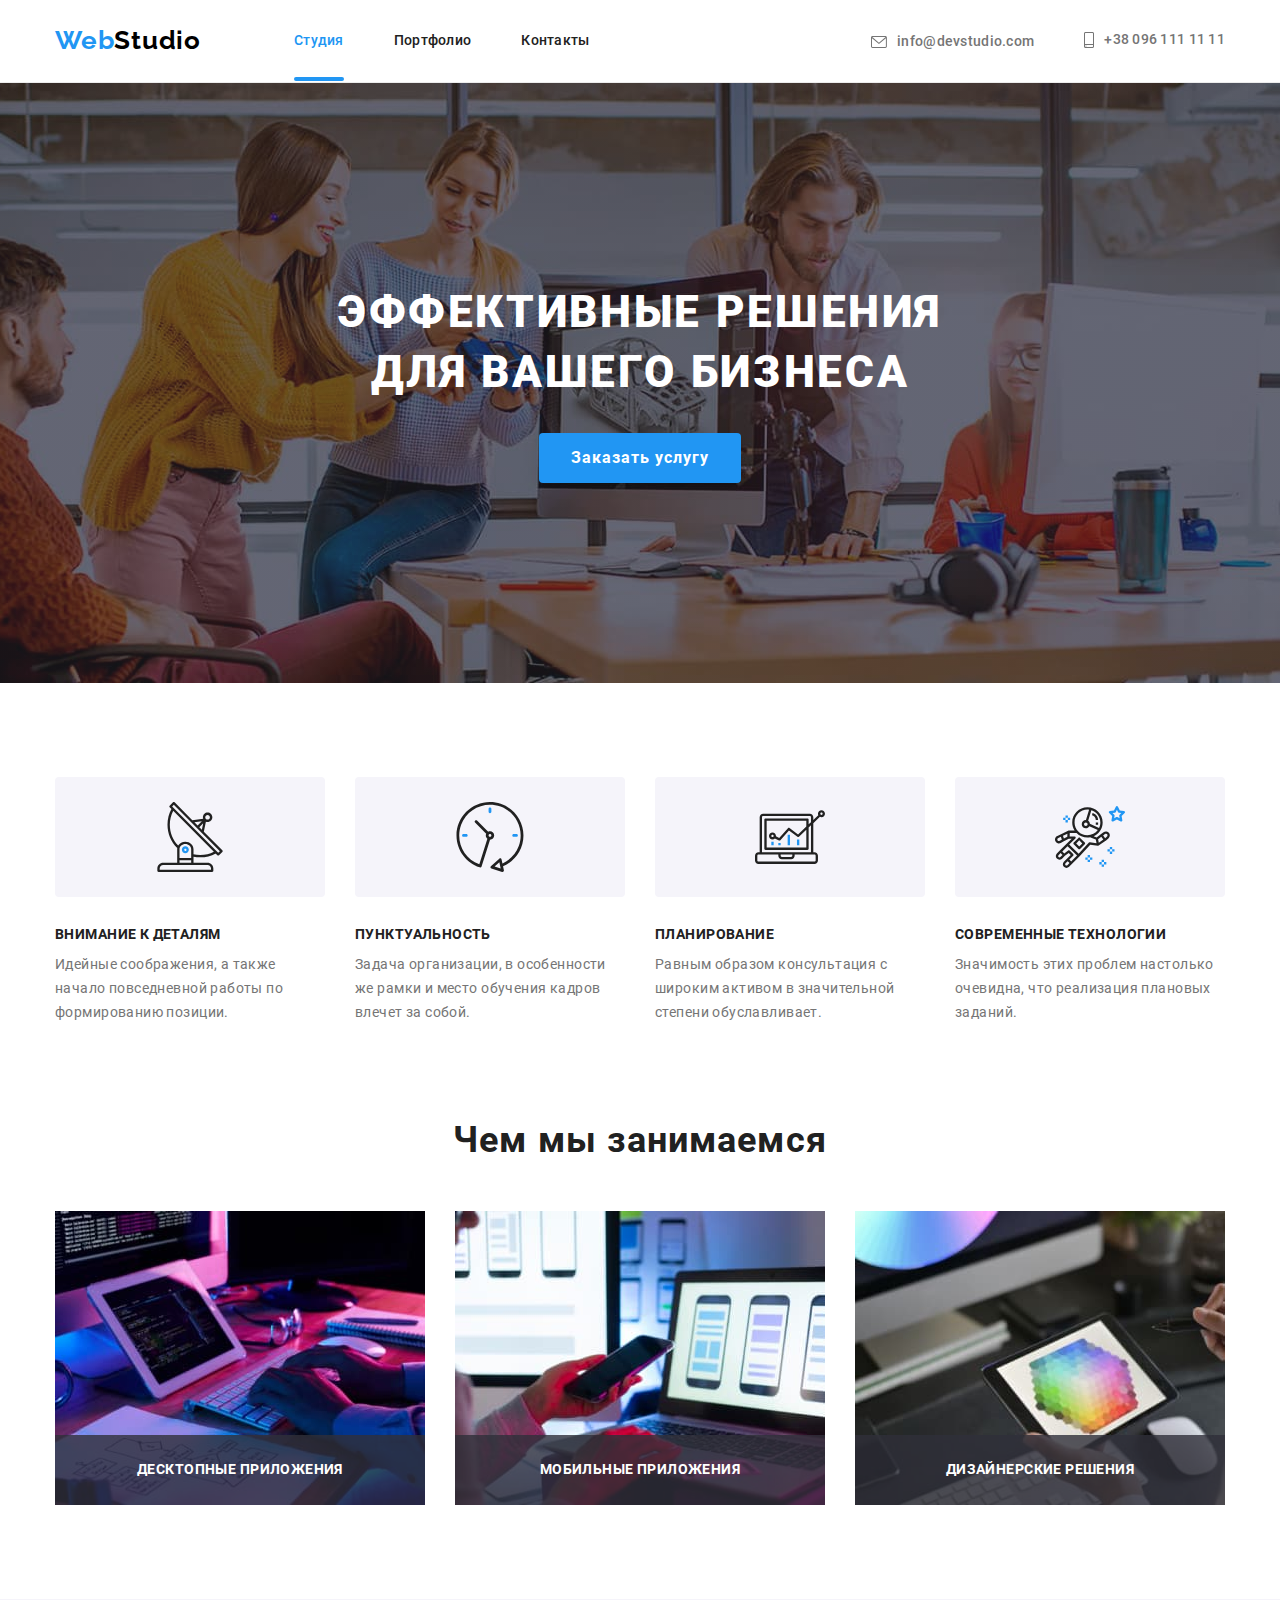
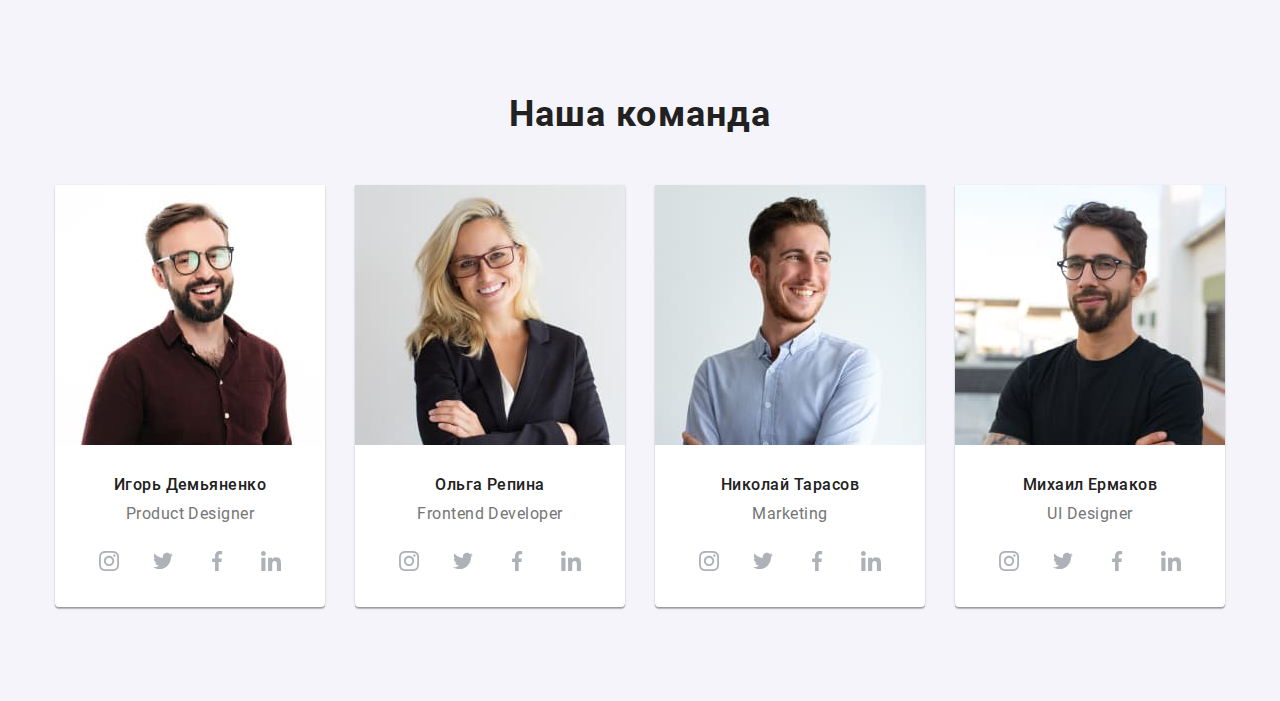
==== commit 870619c4: "делает адаптив для секции команды" ====
--- a/index.html
+++ b/index.html
@@ -152,12 +152,17 @@
                 </ul>
             </div>
         </section>
-        <!--<section class="section section_other-background-color">
+        <section class="section section_other-background-color">
             <div class="container">
                 <h2 class="section__title">Наша команда</h2>
                 <ul class="team">
                     <li class="team__member">
-                        <img src="./images/main_page/igor_demjanenko.jpg" alt="Игорь Демьяненко" width="270" height="260">
+                        <picture>
+                            <source srcset="./images/main_page/team/igor_demjanenko_desk@1x.jpg 1x, ./images/main_page/team/igor_demjanenko_desk@2x.jpg 2x" media="(min-width: 1200px)">
+                            <source srcset="./images/main_page/team/igor_demjanenko_tab@1x.jpg 1x, ./images/main_page/team/igor_demjanenko_tab@2x.jpg 2x" media="(min-width: 768px)">
+                            <source srcset="./images/main_page/team/igor_demjanenko_mob@1x.jpg 1x, ./images/main_page/team/igor_demjanenko_mob@2x.jpg 2x" media="(max-width: 767px)">
+                            <img src="./images/main_page/team/igor_demjanenko_mob@1x.jpg" alt="фотография Игоря Демьяненко">
+                        </picture>                        
                         <div class="team__box">
                             <h3 class="team__title">Игорь Демьяненко</h3>
                             <p class="team__text" lang="en">Product Designer</p>
@@ -186,7 +191,18 @@
                         </div>
                     </li>
                     <li class="team__member">
-                        <img src="./images/main_page/olga_repina.jpg" alt="Ольга Репина" width="270" height="260">
+                        <picture>
+                            <source
+                                srcset="./images/main_page/team/olga_repina_desk@1x.jpg 1x, ./images/main_page/team/olga_repina_desk@2x.jpg 2x"
+                                media="(min-width: 1200px)">
+                            <source
+                                srcset="./images/main_page/team/olga_repina_tab@1x.jpg 1x, ./images/main_page/team/olga_repina_tab@2x.jpg 2x"
+                                media="(min-width: 768px)">
+                            <source
+                                srcset="./images/main_page/team/olga_repina_mob@1x.jpg 1x, ./images/main_page/team/olga_repina_mob@2x.jpg 2x"
+                                media="(max-width: 767px)">
+                            <img src="./images/main_page/team/olga_repina_mob@1x.jpg" alt="фотография Ольги Репиной">
+                        </picture>
                         <div class="team__box">
                             <h3 class="team__title">Ольга Репина</h3>
                             <p class="team__text" lang="en">Frontend Developer</p>
@@ -215,7 +231,18 @@
                         </div>
                     </li>
                     <li class="team__member">
-                        <img src="./images/main_page/nikolai_tarasov.jpg" alt="Николай Тарасов" width="270" height="260">
+                        <picture>
+                            <source
+                                srcset="./images/main_page/team/nikolai_tarasov_desk@1x.jpg 1x, ./images/main_page/team/nikolai_tarasov_desk@2x.jpg 2x"
+                                media="(min-width: 1200px)">
+                            <source
+                                srcset="./images/main_page/team/nikolai_tarasov_tab@1x.jpg 1x, ./images/main_page/team/nikolai_tarasov_tab@2x.jpg 2x"
+                                media="(min-width: 768px)">
+                            <source
+                                srcset="./images/main_page/team/nikolai_tarasov_mob@1x.jpg 1x, ./images/main_page/team/nikolai_tarasov_mob@2x.jpg 2x"
+                                media="(max-width: 767px)">
+                            <img src="./images/main_page/team/nikolai_tarasov_mob@1x.jpg" alt="фотография Николая Тарасова">
+                        </picture>
                         <div class="team__box">
                             <h3 class="team__title">Николай Тарасов</h3>
                             <p class="team__text" lang="en">Marketing</p>
@@ -244,7 +271,18 @@
                         </div>
                     </li>
                     <li class="team__member">
-                        <img src="./images/main_page/mihail_jermakov.jpg" alt="Михаил Ермаков" width="270" height="260">
+                        <picture>
+                            <source
+                                srcset="./images/main_page/team/mihail_jermakov_desk@1x.jpg 1x, ./images/main_page/team/mihail_jermakov_desk@2x.jpg 2x"
+                                media="(min-width: 1200px)">
+                            <source
+                                srcset="./images/main_page/team/mihail_jermakov_tab@1x.jpg 1x, ./images/main_page/team/mihail_jermakov_tab@2x.jpg 2x"
+                                media="(min-width: 768px)">
+                            <source
+                                srcset="./images/main_page/team/mihail_jermakov_mob@1x.jpg 1x, ./images/main_page/team/mihail_jermakov_mob@2x.jpg 2x"
+                                media="(max-width: 767px)">
+                            <img src="./images/main_page/team/mihail_jermakov_mob@1x.jpg" alt="фотография Михаила Ермакова">
+                        </picture>
                         <div class="team__box">
                             <h3 class="team__title">Михаил Ермаков</h3>
                             <p class="team__text" lang="en">UI Designer</p>
@@ -275,7 +313,7 @@
                 </ul>
             </div>
         </section>
-        <section class="section">
+        <!--<section class="section">
             <div class="container">
                 <h2 class="section__title">Постоянные клиенты</h2>
                 <ul class="clients">
--- a/css/main.min.css
+++ b/css/main.min.css
@@ -1 +1 @@
-:root{--accent-color: #2196F3;--grey-background-color: #2F303A;--secondary-accent-color: #188CE8;--title-color: #212121;--light-background-color: #ffffff;--light-grey-background-color: #F5F4FA;--text-color: #757575;--transparent-white-color: rgba(255, 255, 255, 0.6);--dark-logo-black-color: #000000;--header-border-color: #ECECEC;--portfolio-card-border-color: #EEEEEE;--hero_background_color: #C4C4C4;--icon-background-color: #AFB1B8}.advantages__icon-box{display:flex;justify-content:center;align-items:center}.section__title_visually-hidden{position:absolute;width:1px;height:1px;margin:-1px;border:0;padding:0;white-space:nowrap;clip-path:inset(100%);clip:rect(0 0 0 0);overflow:hidden}h1,h2,h3,p{margin-top:0;margin-bottom:0}ul{margin-bottom:0;margin-top:0;padding-left:0;list-style:none}img{display:block;max-width:100%;height:auto}button{cursor:pointer;border:none;font-family:inherit}a{text-decoration:none}body{font-family:"Roboto",sans-serif;color:var(--text-color)}@font-face{font-family:"Roboto";font-style:normal;font-weight:400;src:url("../fonts/roboto-v30-latin_cyrillic-regular.eot");src:local(""),url("../fonts/roboto-v30-latin_cyrillic-regular.eot?#iefix") format("embedded-opentype"),url("../fonts/roboto-v30-latin_cyrillic-regular.woff2") format("woff2"),url("../fonts/roboto-v30-latin_cyrillic-regular.woff") format("woff"),url("../fonts/roboto-v30-latin_cyrillic-regular.ttf") format("truetype"),url("../fonts/roboto-v30-latin_cyrillic-regular.svg#Roboto") format("svg")}@font-face{font-family:"Roboto";font-style:normal;font-weight:700;src:url("../fonts/roboto-v30-latin_cyrillic-700.eot");src:local(""),url("../fonts/roboto-v30-latin_cyrillic-700.eot?#iefix") format("embedded-opentype"),url("../fonts/roboto-v30-latin_cyrillic-700.woff2") format("woff2"),url("../fonts/roboto-v30-latin_cyrillic-700.woff") format("woff"),url("../fonts/roboto-v30-latin_cyrillic-700.ttf") format("truetype"),url("../fonts/roboto-v30-latin_cyrillic-700.svg#Roboto") format("svg")}@font-face{font-family:"Roboto";font-style:normal;font-weight:500;src:url("../fonts/roboto-v30-latin_cyrillic-500.eot");src:local(""),url("../fonts/roboto-v30-latin_cyrillic-500.eot?#iefix") format("embedded-opentype"),url("../fonts/roboto-v30-latin_cyrillic-500.woff2") format("woff2"),url("../fonts/roboto-v30-latin_cyrillic-500.woff") format("woff"),url("../fonts/roboto-v30-latin_cyrillic-500.ttf") format("truetype"),url("../fonts/roboto-v30-latin_cyrillic-500.svg#Roboto") format("svg")}@font-face{font-family:"Roboto";font-style:normal;font-weight:900;src:url("../fonts/roboto-v30-latin_cyrillic-900.eot");src:local(""),url("../fonts/roboto-v30-latin_cyrillic-900.eot?#iefix") format("embedded-opentype"),url("../fonts/roboto-v30-latin_cyrillic-900.woff2") format("woff2"),url("../fonts/roboto-v30-latin_cyrillic-900.woff") format("woff"),url("../fonts/roboto-v30-latin_cyrillic-900.ttf") format("truetype"),url("../fonts/roboto-v30-latin_cyrillic-900.svg#Roboto") format("svg")}@font-face{font-family:"Raleway";font-style:normal;font-weight:700;src:url("../fonts/raleway-v27-latin_cyrillic-700.eot");src:local(""),url("../fonts/raleway-v27-latin_cyrillic-700.eot?#iefix") format("embedded-opentype"),url("../fonts/raleway-v27-latin_cyrillic-700.woff2") format("woff2"),url("../fonts/raleway-v27-latin_cyrillic-700.woff") format("woff"),url("../fonts/raleway-v27-latin_cyrillic-700.ttf") format("truetype"),url("../fonts/raleway-v27-latin_cyrillic-700.svg#Raleway") format("svg")}.container{width:100%;padding-left:15px;padding-right:15px}@media screen and (min-width: 480px){.container{width:480px;margin:0 auto}}@media screen and (min-width: 768px){.container{width:768px}}@media screen and (min-width: 1200px){.container{width:1200px}}@media screen and (max-width: 767px){.mobile-menu{position:fixed;top:0;left:0;width:100%;height:100%;background-color:var(--light-background-color);opacity:0;visibility:hidden;pointer-events:none;transition:opacity 250ms cubic-bezier(0.4, 0, 0.2, 1),visibility 250ms cubic-bezier(0.4, 0, 0.2, 1)}.mobile-menu.is-open{opacity:1;visibility:visible;pointer-events:auto}.mobile-menu__container{position:relative;display:flex;flex-direction:column;justify-content:space-between;padding-left:40px;padding-top:48px;padding-bottom:48px;height:100%}.mobile-menu__close-button{position:absolute;top:10px;right:15px;padding:0;background-color:rgba(0,0,0,0)}.mobile-menu__close-button-icon{fill:var(--title-color);transition:fill 250ms cubic-bezier(0.4, 0, 0.2, 1)}.mobile-menu__close-button:hover .mobile-menu__close-button-icon,.mobile-menu__close-button:focus .mobile-menu__close-button-icon{fill:var(--accent-color)}.mobile-menu__page-link{font-size:40px;line-height:1.175;letter-spacing:.02em;font-weight:500;color:var(--title-color)}.mobile-menu__page-link_active{color:var(--accent-color)}.mobile-menu__page-item:not(:last-child){margin-bottom:32px}.mobile-menu__phone-link{font-size:34px;line-height:1.18;letter-spacing:.02em;font-weight:500;color:var(--accent-color)}.mobile-menu__phone{margin-bottom:32px}.mobile-menu__mail-link{font-size:24px;line-height:1.17;letter-spacing:.02em;font-weight:500;color:var(--text-color)}.mobile-menu__mail{margin-bottom:64px}.mobile-menu__social{display:flex}.mobile-menu__social-link{font-size:18px;line-height:1.22;letter-spacing:.02em;font-weight:500;color:var(--accent-color)}.mobile-menu__social-item:not(:nth-child(1)){margin-left:10px}.mobile-menu__social-item:not(:last-child){padding-right:10px;border-right:1px solid rgba(33,33,33,.2)}}@media screen and (min-width: 768px){.mobile-menu{display:none}}.section{padding:60px 0}.section_no-padding-top{padding-top:0}.section_other-background-color{background-color:var(--light-grey-background-color)}.section__title{margin-bottom:50px;font-size:36px;line-height:1.17;letter-spacing:.03em;font-weight:700;text-align:center;color:var(--title-color)}@media screen and (min-width: 1200px){.section{padding:94px 0px}}.button{font-size:16px;line-height:1.88;letter-spacing:.06em;font-weight:700;text-align:center;color:var(--light-background-color);background-color:var(--accent-color);box-shadow:0px 4px 4px rgba(0,0,0,.15);border-radius:4px;transition:background-color 250ms cubic-bezier(0.4, 0, 0.2, 1)}.button:hover,.button:focus{background-color:var(--secondary-accent-color)}.logo{font-size:24px;line-height:1.17;letter-spacing:.03em;font-family:"Raleway",sans-serif;font-weight:700;color:var(--accent-color)}@media screen and (min-width: 1200px){.logo{font-size:26px;line-height:1.16;letter-spacing:.03em}}.section__uppercase-title{font-size:14px;line-height:1.14;letter-spacing:.03em;font-weight:700;text-transform:uppercase}.header__container{display:flex;align-items:center;justify-content:space-between}.logo_dark{color:var(--dark-logo-black-color)}@media screen and (max-width: 767px){.menu{display:none}.contacts{display:none}.header__logo{padding:16px 0}.mobile-menu__open-button{display:block;padding:10px 0;line-height:0;background-color:rgba(0,0,0,0)}.mobile-menu__open-button-icon{fill:var(--title-color)}.mobile-menu__open-button-icon:hover,.mobile-menu__open-button-icon:focus{fill:var(--accent-color)}}@media screen and (min-width: 768px){.mobile-menu__open-button{display:none}.menu{display:flex;padding:32px 0;font-weight:500;font-size:14px;line-height:1.14;letter-spacing:.02em}.menu__link{padding-top:32px;padding-bottom:32px;color:var(--title-color)}.menu__item:not(:last-child){margin-right:50px}.header__container,.site-navigation{display:flex;align-items:center}.header__logo{padding:26px 0;margin-right:88px}.contacts__link{display:flex;align-items:center;font-weight:500;font-size:12px;line-height:1.16;letter-spacing:.02em;color:var(--text-color)}.contacts__link:not(:last-child){margin-bottom:10px}.contacts__icon_large{display:none}.contacts__icon{margin-right:8px;fill:currentColor}.menu__link_active{position:relative;color:var(--accent-color)}.menu__link_active::after{content:"";display:block;position:absolute;left:0;bottom:-1px;width:100%;height:4px;border-radius:2px;background-color:var(--accent-color)}}@media screen and (max-width: 1199px){.contacts{padding:21px 0}.contacts__item:not(:last-child){margin-bottom:10px}}@media screen and (min-width: 1200px){.header{border-bottom:1px solid var(--header-border-color)}.header__logo{padding-top:24px;padding-bottom:25px;margin-right:93px}.menu__link,.contacts__link{padding:32px 0;transition:color 250ms cubic-bezier(0.4, 0, 0.2, 1)}.menu__link:hover,.menu__link:focus,.contacts__link:hover,.contacts__link:focus{color:var(--accent-color)}.contacts__icon{margin-right:10px}.contacts__icon_large{display:block}.contacts__icon_small{display:none}.contacts{display:flex;align-items:baseline}.contacts__link{font-size:14px;line-height:1.14}.contacts__item{margin-bottom:0}.contacts__item:not(:last-child){margin-right:50px}}.hero{background-size:cover;background-repeat:no-repeat;background-position:center}.hero__title{margin:0 auto 30px;max-width:360px;font-weight:900;font-size:26;line-height:1.62;letter-spacing:.06em;text-align:center;text-transform:uppercase;color:var(--light-background-color)}.hero__button{min-width:200px;padding:10px 32px;display:block;margin-left:auto;margin-right:auto}@media screen and (max-width: 767px){.hero{background-image:linear-gradient(rgba(47, 48, 58, 0.4), rgba(47, 48, 58, 0.4)),url(../images/main_page/hero/hero_image_mob@1x.jpg)}}@media screen and (max-width: 767px)and (min-device-pixel-ratio: 2),screen and (max-width: 767px)and (-webkit-min-device-pixel-ratio: 2),screen and (max-width: 767px)and (min-resolution: 192dpi),screen and (max-width: 767px)and (min-resolution: 2dppx){.hero{background-image:linear-gradient(rgba(47, 48, 58, 0.4), rgba(47, 48, 58, 0.4)),url(../images/main_page/hero/hero_image_mob@2x.jpg)}}@media screen and (max-width: 1199px){.hero{padding:118px 0;height:400px}}@media screen and (min-width: 768px)and (max-width: 1199px){.hero{background-image:linear-gradient(rgba(47, 48, 58, 0.4), rgba(47, 48, 58, 0.4)),url(../images/main_page/hero/hero_image_tab@1x.jpg)}}@media screen and (min-width: 768px)and (max-width: 1199px)and (min-device-pixel-ratio: 2),screen and (min-width: 768px)and (max-width: 1199px)and (-webkit-min-device-pixel-ratio: 2),screen and (min-width: 768px)and (max-width: 1199px)and (min-resolution: 192dpi),screen and (min-width: 768px)and (max-width: 1199px)and (min-resolution: 2dppx){.hero{background-image:linear-gradient(rgba(47, 48, 58, 0.4), rgba(47, 48, 58, 0.4)),url(../images/main_page/hero/hero_image_tab@2x.jpg)}}@media screen and (min-width: 1200px){.hero{padding:200px 0;height:600px;background-image:linear-gradient(rgba(47, 48, 58, 0.4), rgba(47, 48, 58, 0.4)),url(../images/main_page/hero/hero_image_desk@1x.jpg)}}@media screen and (min-width: 1200px)and (min-device-pixel-ratio: 2),screen and (min-width: 1200px)and (-webkit-min-device-pixel-ratio: 2),screen and (min-width: 1200px)and (min-resolution: 192dpi),screen and (min-width: 1200px)and (min-resolution: 2dppx){.hero{background-image:linear-gradient(rgba(47, 48, 58, 0.4), rgba(47, 48, 58, 0.4)),url(../images/main_page/hero/hero_image_desk@2x.jpg)}}@media screen and (min-width: 1200px){.hero__title{max-width:696px;font-size:44px;line-height:1.36}}.advantages__icon-box{background-color:var(--light-grey-background-color);border-radius:4px;width:100%;height:120px;margin-bottom:30px}.advantage__title{margin-bottom:10px;font-size:14px;line-height:1.14;letter-spacing:.03em;font-weight:700;text-transform:uppercase;text-align:center;color:var(--title-color)}.advantage__description{font-size:14px;line-height:1.71;letter-spacing:.03em}@media screen and (max-width: 767px){.advantages__item:not(:last-child){margin-bottom:30px}}@media screen and (min-width: 768px){.advantages{display:flex;flex-wrap:wrap}.advantages__item{flex-basis:calc((100% - 30px)/2)}.advantages__item:not(:nth-child(2n)){margin-right:30px}.advantage__title{text-align:left}}@media screen and (max-width: 1199px){.advantages__item:not(:nth-last-child(-n+2)){margin-bottom:30px}}@media screen and (min-width: 1200px){.advantages__item{flex-basis:calc((100% - 90px)/4)}.advantages__item:not(:last-child){margin-right:30px}}@media screen and (max-width: 1199px){.work__section{display:none}}@media screen and (min-width: 1200px){.work__section{padding-top:0}.work{display:flex}.work__item{position:relative;flex-basis:calc((100% - 60px)/3)}.work__item:not(:last-child){margin-right:30px}.work__title{display:flex;justify-content:center;align-items:center;position:absolute;width:100%;height:70px;bottom:0;left:0;font-size:14px;line-height:1.14;letter-spacing:.03em;font-weight:700;text-transform:uppercase;color:var(--light-background-color);background-color:rgba(47,48,58,.8)}}/*# sourceMappingURL=main.min.css.map */+:root{--accent-color: #2196F3;--grey-background-color: #2F303A;--secondary-accent-color: #188CE8;--title-color: #212121;--light-background-color: #ffffff;--light-grey-background-color: #F5F4FA;--text-color: #757575;--transparent-white-color: rgba(255, 255, 255, 0.6);--dark-logo-black-color: #000000;--header-border-color: #ECECEC;--portfolio-card-border-color: #EEEEEE;--hero_background_color: #C4C4C4;--icon-background-color: #AFB1B8}.accounts,.advantages__icon-box,.social-icon{display:flex;justify-content:center;align-items:center}.section__title_visually-hidden{position:absolute;width:1px;height:1px;margin:-1px;border:0;padding:0;white-space:nowrap;clip-path:inset(100%);clip:rect(0 0 0 0);overflow:hidden}h1,h2,h3,p{margin-top:0;margin-bottom:0}ul{margin-bottom:0;margin-top:0;padding-left:0;list-style:none}img{display:block;max-width:100%;height:auto}button{cursor:pointer;border:none;font-family:inherit}a{text-decoration:none}body{font-family:"Roboto",sans-serif;color:var(--text-color)}@font-face{font-family:"Roboto";font-style:normal;font-weight:400;src:url("../fonts/roboto-v30-latin_cyrillic-regular.eot");src:local(""),url("../fonts/roboto-v30-latin_cyrillic-regular.eot?#iefix") format("embedded-opentype"),url("../fonts/roboto-v30-latin_cyrillic-regular.woff2") format("woff2"),url("../fonts/roboto-v30-latin_cyrillic-regular.woff") format("woff"),url("../fonts/roboto-v30-latin_cyrillic-regular.ttf") format("truetype"),url("../fonts/roboto-v30-latin_cyrillic-regular.svg#Roboto") format("svg")}@font-face{font-family:"Roboto";font-style:normal;font-weight:700;src:url("../fonts/roboto-v30-latin_cyrillic-700.eot");src:local(""),url("../fonts/roboto-v30-latin_cyrillic-700.eot?#iefix") format("embedded-opentype"),url("../fonts/roboto-v30-latin_cyrillic-700.woff2") format("woff2"),url("../fonts/roboto-v30-latin_cyrillic-700.woff") format("woff"),url("../fonts/roboto-v30-latin_cyrillic-700.ttf") format("truetype"),url("../fonts/roboto-v30-latin_cyrillic-700.svg#Roboto") format("svg")}@font-face{font-family:"Roboto";font-style:normal;font-weight:500;src:url("../fonts/roboto-v30-latin_cyrillic-500.eot");src:local(""),url("../fonts/roboto-v30-latin_cyrillic-500.eot?#iefix") format("embedded-opentype"),url("../fonts/roboto-v30-latin_cyrillic-500.woff2") format("woff2"),url("../fonts/roboto-v30-latin_cyrillic-500.woff") format("woff"),url("../fonts/roboto-v30-latin_cyrillic-500.ttf") format("truetype"),url("../fonts/roboto-v30-latin_cyrillic-500.svg#Roboto") format("svg")}@font-face{font-family:"Roboto";font-style:normal;font-weight:900;src:url("../fonts/roboto-v30-latin_cyrillic-900.eot");src:local(""),url("../fonts/roboto-v30-latin_cyrillic-900.eot?#iefix") format("embedded-opentype"),url("../fonts/roboto-v30-latin_cyrillic-900.woff2") format("woff2"),url("../fonts/roboto-v30-latin_cyrillic-900.woff") format("woff"),url("../fonts/roboto-v30-latin_cyrillic-900.ttf") format("truetype"),url("../fonts/roboto-v30-latin_cyrillic-900.svg#Roboto") format("svg")}@font-face{font-family:"Raleway";font-style:normal;font-weight:700;src:url("../fonts/raleway-v27-latin_cyrillic-700.eot");src:local(""),url("../fonts/raleway-v27-latin_cyrillic-700.eot?#iefix") format("embedded-opentype"),url("../fonts/raleway-v27-latin_cyrillic-700.woff2") format("woff2"),url("../fonts/raleway-v27-latin_cyrillic-700.woff") format("woff"),url("../fonts/raleway-v27-latin_cyrillic-700.ttf") format("truetype"),url("../fonts/raleway-v27-latin_cyrillic-700.svg#Raleway") format("svg")}.container{width:100%;padding-left:15px;padding-right:15px}@media screen and (min-width: 480px){.container{width:480px;margin:0 auto}}@media screen and (min-width: 768px){.container{width:768px}}@media screen and (min-width: 1200px){.container{width:1200px}}@media screen and (max-width: 767px){.mobile-menu{position:fixed;top:0;left:0;width:100%;height:100%;background-color:var(--light-background-color);opacity:0;visibility:hidden;pointer-events:none;transition:opacity 250ms cubic-bezier(0.4, 0, 0.2, 1),visibility 250ms cubic-bezier(0.4, 0, 0.2, 1)}.mobile-menu.is-open{opacity:1;visibility:visible;pointer-events:auto}.mobile-menu__container{position:relative;display:flex;flex-direction:column;justify-content:space-between;padding-left:40px;padding-top:48px;padding-bottom:48px;height:100%}.mobile-menu__close-button{position:absolute;top:10px;right:15px;padding:0;background-color:rgba(0,0,0,0)}.mobile-menu__close-button-icon{fill:var(--title-color);transition:fill 250ms cubic-bezier(0.4, 0, 0.2, 1)}.mobile-menu__close-button:hover .mobile-menu__close-button-icon,.mobile-menu__close-button:focus .mobile-menu__close-button-icon{fill:var(--accent-color)}.mobile-menu__page-link{font-size:40px;line-height:1.175;letter-spacing:.02em;font-weight:500;color:var(--title-color)}.mobile-menu__page-link_active{color:var(--accent-color)}.mobile-menu__page-item:not(:last-child){margin-bottom:32px}.mobile-menu__phone-link{font-size:34px;line-height:1.18;letter-spacing:.02em;font-weight:500;color:var(--accent-color)}.mobile-menu__phone{margin-bottom:32px}.mobile-menu__mail-link{font-size:24px;line-height:1.17;letter-spacing:.02em;font-weight:500;color:var(--text-color)}.mobile-menu__mail{margin-bottom:64px}.mobile-menu__social{display:flex}.mobile-menu__social-link{font-size:18px;line-height:1.22;letter-spacing:.02em;font-weight:500;color:var(--accent-color)}.mobile-menu__social-item:not(:nth-child(1)){margin-left:10px}.mobile-menu__social-item:not(:last-child){padding-right:10px;border-right:1px solid rgba(33,33,33,.2)}}@media screen and (min-width: 768px){.mobile-menu{display:none}}.section{padding:60px 0}.section_no-padding-top{padding-top:0}.section_other-background-color{background-color:var(--light-grey-background-color)}.section__title{margin-bottom:50px;font-size:36px;line-height:1.17;letter-spacing:.03em;font-weight:700;text-align:center;color:var(--title-color)}@media screen and (min-width: 1200px){.section{padding:94px 0px}}.button{font-size:16px;line-height:1.88;letter-spacing:.06em;font-weight:700;text-align:center;color:var(--light-background-color);background-color:var(--accent-color);box-shadow:0px 4px 4px rgba(0,0,0,.15);border-radius:4px;transition:background-color 250ms cubic-bezier(0.4, 0, 0.2, 1)}.button:hover,.button:focus{background-color:var(--secondary-accent-color)}.logo{font-size:24px;line-height:1.17;letter-spacing:.03em;font-family:"Raleway",sans-serif;font-weight:700;color:var(--accent-color)}@media screen and (min-width: 1200px){.logo{font-size:26px;line-height:1.16;letter-spacing:.03em}}.social-item{width:44px;height:44px}.social-item:not(:last-child){margin-right:10px}.social-icon{width:100%;height:100%;border-radius:50%;fill:currentColor}.header__container{display:flex;align-items:center;justify-content:space-between}.logo_dark{color:var(--dark-logo-black-color)}@media screen and (max-width: 767px){.menu{display:none}.contacts{display:none}.header__logo{padding:16px 0}.mobile-menu__open-button{display:block;padding:10px 0;line-height:0;background-color:rgba(0,0,0,0)}.mobile-menu__open-button-icon{fill:var(--title-color)}.mobile-menu__open-button-icon:hover,.mobile-menu__open-button-icon:focus{fill:var(--accent-color)}}@media screen and (min-width: 768px){.mobile-menu__open-button{display:none}.menu{display:flex;padding:32px 0;font-weight:500;font-size:14px;line-height:1.14;letter-spacing:.02em}.menu__link{padding-top:32px;padding-bottom:32px;color:var(--title-color)}.menu__item:not(:last-child){margin-right:50px}.header__container,.site-navigation{display:flex;align-items:center}.header__logo{padding:26px 0;margin-right:88px}.contacts__link{display:flex;align-items:center;font-weight:500;font-size:12px;line-height:1.16;letter-spacing:.02em;color:var(--text-color)}.contacts__link:not(:last-child){margin-bottom:10px}.contacts__icon_large{display:none}.contacts__icon{margin-right:8px;fill:currentColor}.menu__link_active{position:relative;color:var(--accent-color)}.menu__link_active::after{content:"";display:block;position:absolute;left:0;bottom:-1px;width:100%;height:4px;border-radius:2px;background-color:var(--accent-color)}}@media screen and (max-width: 1199px){.contacts{padding:21px 0}.contacts__item:not(:last-child){margin-bottom:10px}}@media screen and (min-width: 1200px){.header{border-bottom:1px solid var(--header-border-color)}.header__logo{padding-top:24px;padding-bottom:25px;margin-right:93px}.menu__link,.contacts__link{padding:32px 0;transition:color 250ms cubic-bezier(0.4, 0, 0.2, 1)}.menu__link:hover,.menu__link:focus,.contacts__link:hover,.contacts__link:focus{color:var(--accent-color)}.contacts__icon{margin-right:10px}.contacts__icon_large{display:block}.contacts__icon_small{display:none}.contacts{display:flex;align-items:baseline}.contacts__link{font-size:14px;line-height:1.14}.contacts__item{margin-bottom:0}.contacts__item:not(:last-child){margin-right:50px}}.hero{background-size:cover;background-repeat:no-repeat;background-position:center}.hero__title{margin:0 auto 30px;max-width:360px;font-weight:900;font-size:26;line-height:1.62;letter-spacing:.06em;text-align:center;text-transform:uppercase;color:var(--light-background-color)}.hero__button{min-width:200px;padding:10px 32px;display:block;margin-left:auto;margin-right:auto}@media screen and (max-width: 767px){.hero{background-image:linear-gradient(rgba(47, 48, 58, 0.4), rgba(47, 48, 58, 0.4)),url(../images/main_page/hero/hero_image_mob@1x.jpg)}}@media screen and (max-width: 767px)and (min-device-pixel-ratio: 2),screen and (max-width: 767px)and (-webkit-min-device-pixel-ratio: 2),screen and (max-width: 767px)and (min-resolution: 192dpi),screen and (max-width: 767px)and (min-resolution: 2dppx){.hero{background-image:linear-gradient(rgba(47, 48, 58, 0.4), rgba(47, 48, 58, 0.4)),url(../images/main_page/hero/hero_image_mob@2x.jpg)}}@media screen and (max-width: 1199px){.hero{padding:118px 0;height:400px}}@media screen and (min-width: 768px)and (max-width: 1199px){.hero{background-image:linear-gradient(rgba(47, 48, 58, 0.4), rgba(47, 48, 58, 0.4)),url(../images/main_page/hero/hero_image_tab@1x.jpg)}}@media screen and (min-width: 768px)and (max-width: 1199px)and (min-device-pixel-ratio: 2),screen and (min-width: 768px)and (max-width: 1199px)and (-webkit-min-device-pixel-ratio: 2),screen and (min-width: 768px)and (max-width: 1199px)and (min-resolution: 192dpi),screen and (min-width: 768px)and (max-width: 1199px)and (min-resolution: 2dppx){.hero{background-image:linear-gradient(rgba(47, 48, 58, 0.4), rgba(47, 48, 58, 0.4)),url(../images/main_page/hero/hero_image_tab@2x.jpg)}}@media screen and (min-width: 1200px){.hero{padding:200px 0;height:600px;background-image:linear-gradient(rgba(47, 48, 58, 0.4), rgba(47, 48, 58, 0.4)),url(../images/main_page/hero/hero_image_desk@1x.jpg)}}@media screen and (min-width: 1200px)and (min-device-pixel-ratio: 2),screen and (min-width: 1200px)and (-webkit-min-device-pixel-ratio: 2),screen and (min-width: 1200px)and (min-resolution: 192dpi),screen and (min-width: 1200px)and (min-resolution: 2dppx){.hero{background-image:linear-gradient(rgba(47, 48, 58, 0.4), rgba(47, 48, 58, 0.4)),url(../images/main_page/hero/hero_image_desk@2x.jpg)}}@media screen and (min-width: 1200px){.hero__title{max-width:696px;font-size:44px;line-height:1.36}}.advantages__icon-box{background-color:var(--light-grey-background-color);border-radius:4px;width:100%;height:120px;margin-bottom:30px}.advantage__title{margin-bottom:10px;font-size:14px;line-height:1.14;letter-spacing:.03em;font-weight:700;text-transform:uppercase;text-align:center;color:var(--title-color)}.advantage__description{font-size:14px;line-height:1.71;letter-spacing:.03em}@media screen and (max-width: 767px){.advantages__item:not(:last-child){margin-bottom:30px}}@media screen and (min-width: 768px){.advantages{display:flex;flex-wrap:wrap}.advantages__item{flex-basis:calc((100% - 30px)/2)}.advantages__item:not(:nth-child(2n)){margin-right:30px}.advantage__title{text-align:left}}@media screen and (max-width: 1199px){.advantages__item:not(:nth-last-child(-n+2)){margin-bottom:30px}}@media screen and (min-width: 1200px){.advantages__item{flex-basis:calc((100% - 90px)/4)}.advantages__item:not(:last-child){margin-right:30px}}@media screen and (max-width: 1199px){.work__section{display:none}}@media screen and (min-width: 1200px){.work__section{padding-top:0}.work{display:flex}.work__item{position:relative;flex-basis:calc((100% - 60px)/3)}.work__item:not(:last-child){margin-right:30px}.work__title{display:flex;justify-content:center;align-items:center;position:absolute;width:100%;height:70px;bottom:0;left:0;font-size:14px;line-height:1.14;letter-spacing:.03em;font-weight:700;text-transform:uppercase;color:var(--light-background-color);background-color:rgba(47,48,58,.8)}}.team__box{padding-top:30px;padding-bottom:24px}.team__member{background-color:var(--light-background-color);box-shadow:0px 1px 3px rgba(0,0,0,.12),0px 1px 1px rgba(0,0,0,.14),0px 2px 1px rgba(0,0,0,.2);border-radius:0px 0px 4px 4px}.team__title,.team__text{font-size:16px;line-height:1.19;letter-spacing:.03em;text-align:center}.team__title{margin-bottom:10px;font-weight:500;color:var(--title-color)}.accounts{margin-top:16px}.accounts__link{color:var(--icon-background-color);background-color:var(--light-background-color)}@media screen and (max-width: 767px){.team__member:not(:last-child){margin-bottom:30px}}@media screen and (min-width: 768px){.team{display:flex;flex-wrap:wrap}.team__member{flex-basis:calc((100% - 30px)/2)}}@media screen and (min-width: 768px)and (max-width: 1199px){.team__member:nth-child(2n+1){margin-right:30px}.team__member:not(:nth-last-child(-n+2)){margin-bottom:30px}}@media screen and (min-width: 1200px){.team__member{flex-basis:calc((100% - 90px)/4)}.team__member:not(:nth-child(4n)){margin-right:30px}.team__member:not(:nth-last-child(-n+4)){margin-bottom:30px}.accounts__link{transition:background-color 250ms cubic-bezier(0.4, 0, 0.2, 1)}.accounts__link:hover,.accounts__link:focus{background-color:var(--accent-color)}.accounts__icon{transition:fill 250ms cubic-bezier(0.4, 0, 0.2, 1)}.accounts__link:hover .accounts__icon,.accounts__link:focus .accounts__icon{fill:var(--light-background-color)}}/*# sourceMappingURL=main.min.css.map */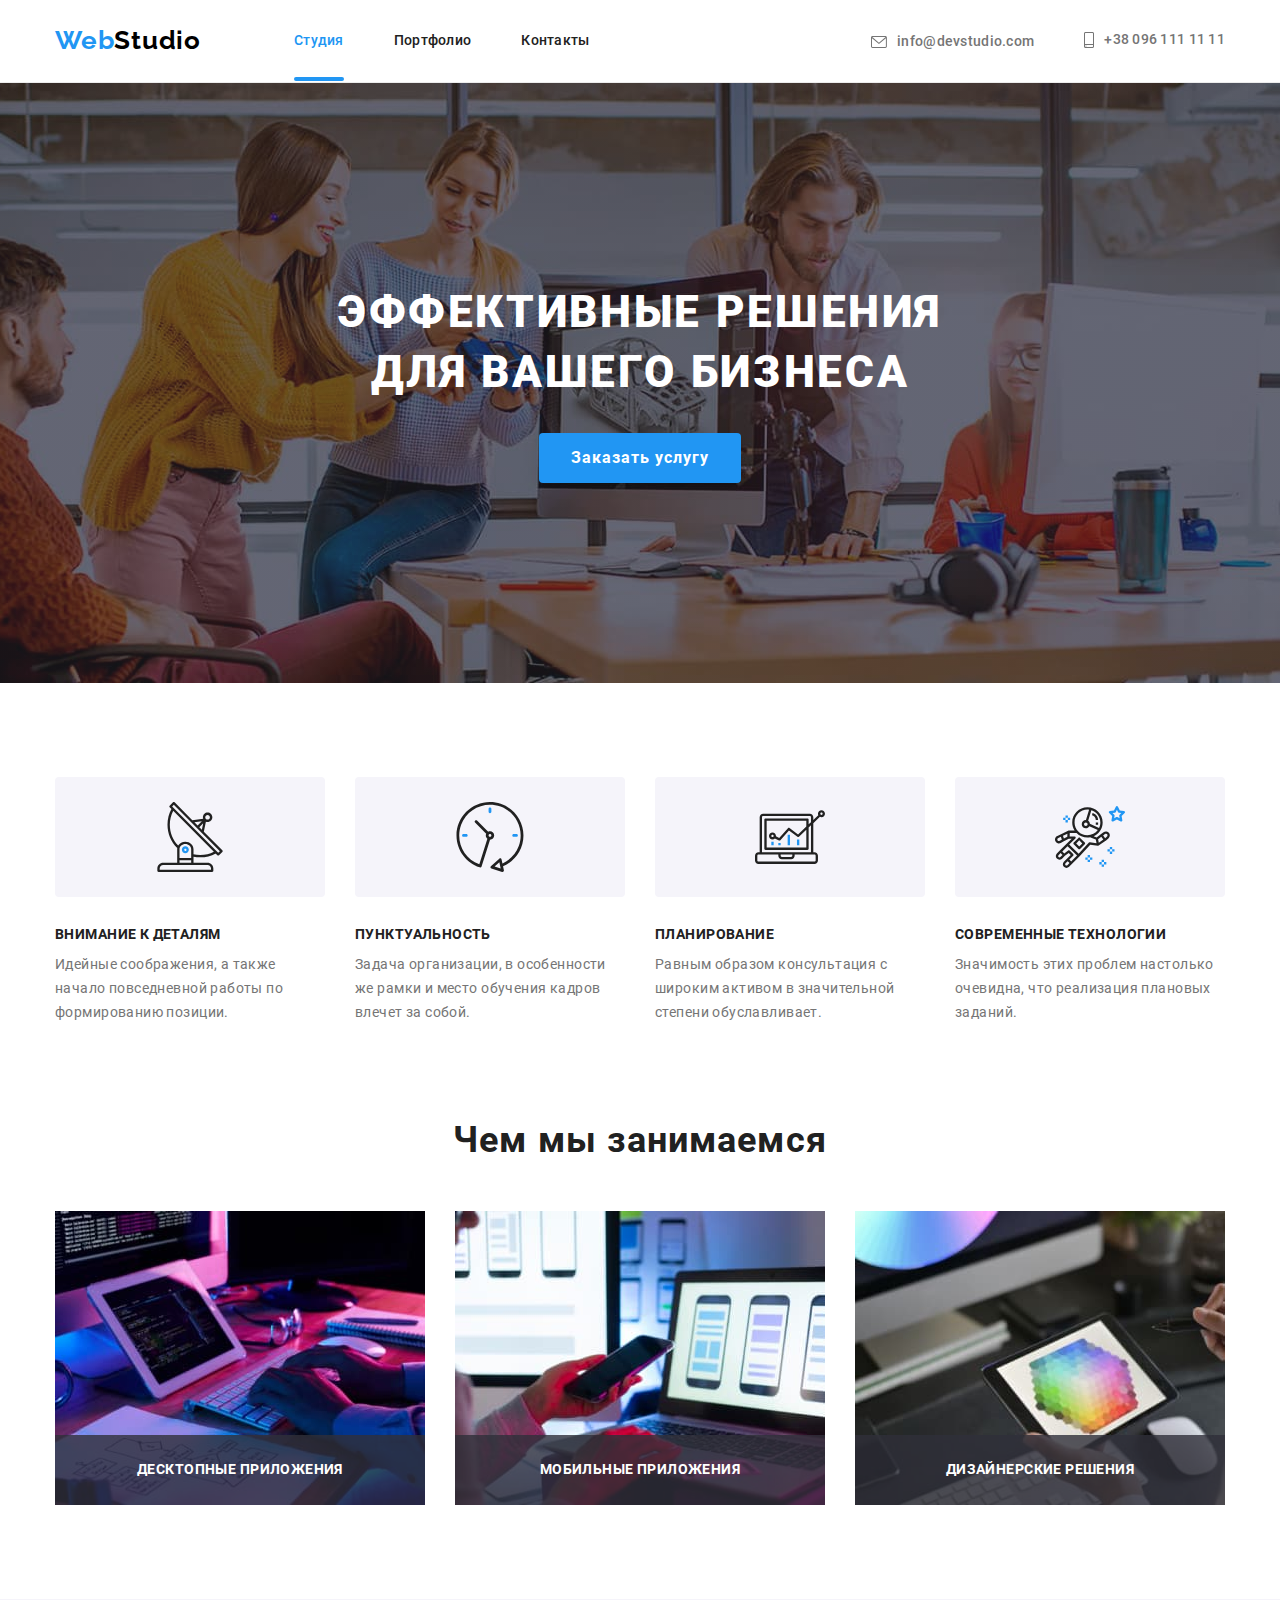
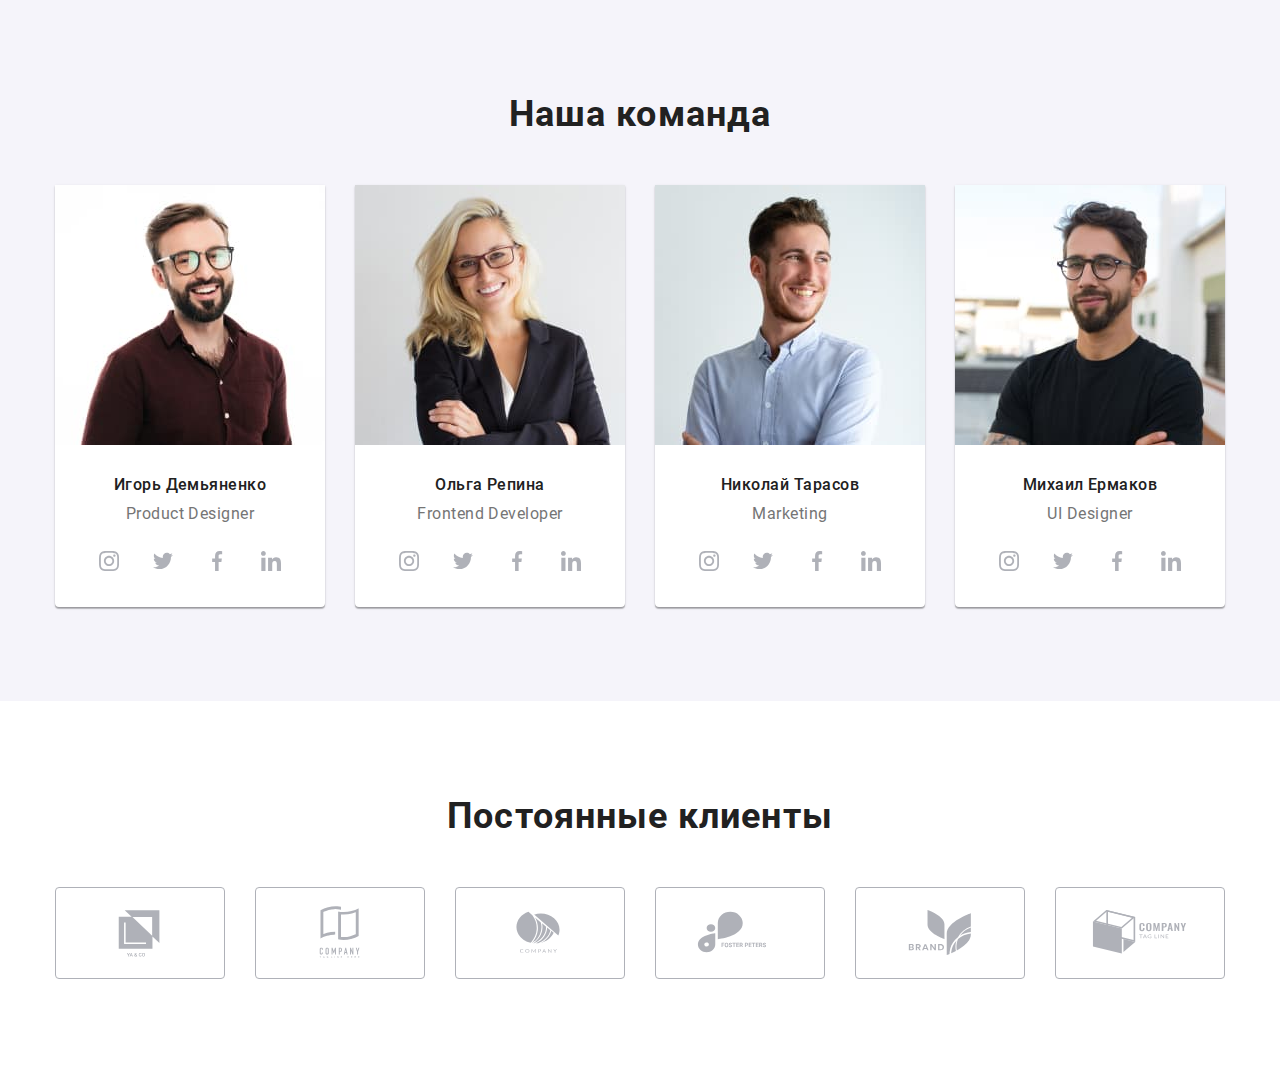
==== commit 6814ce7b: "делает адаптив для секции клиентов" ====
--- a/index.html
+++ b/index.html
@@ -313,7 +313,7 @@
                 </ul>
             </div>
         </section>
-        <!--<section class="section">
+        <section class="section">
             <div class="container">
                 <h2 class="section__title">Постоянные клиенты</h2>
                 <ul class="clients">
@@ -363,7 +363,7 @@
             </div>
         </section>
     </main>
-    <footer class="footer">
+    <!--<footer class="footer">
         <div class="container footer__container">
             <div class="footer__container_left-side">
                 <div class="footer__contacts">
--- a/css/main.min.css
+++ b/css/main.min.css
@@ -1 +1 @@
-:root{--accent-color: #2196F3;--grey-background-color: #2F303A;--secondary-accent-color: #188CE8;--title-color: #212121;--light-background-color: #ffffff;--light-grey-background-color: #F5F4FA;--text-color: #757575;--transparent-white-color: rgba(255, 255, 255, 0.6);--dark-logo-black-color: #000000;--header-border-color: #ECECEC;--portfolio-card-border-color: #EEEEEE;--hero_background_color: #C4C4C4;--icon-background-color: #AFB1B8}.accounts,.advantages__icon-box,.social-icon{display:flex;justify-content:center;align-items:center}.section__title_visually-hidden{position:absolute;width:1px;height:1px;margin:-1px;border:0;padding:0;white-space:nowrap;clip-path:inset(100%);clip:rect(0 0 0 0);overflow:hidden}h1,h2,h3,p{margin-top:0;margin-bottom:0}ul{margin-bottom:0;margin-top:0;padding-left:0;list-style:none}img{display:block;max-width:100%;height:auto}button{cursor:pointer;border:none;font-family:inherit}a{text-decoration:none}body{font-family:"Roboto",sans-serif;color:var(--text-color)}@font-face{font-family:"Roboto";font-style:normal;font-weight:400;src:url("../fonts/roboto-v30-latin_cyrillic-regular.eot");src:local(""),url("../fonts/roboto-v30-latin_cyrillic-regular.eot?#iefix") format("embedded-opentype"),url("../fonts/roboto-v30-latin_cyrillic-regular.woff2") format("woff2"),url("../fonts/roboto-v30-latin_cyrillic-regular.woff") format("woff"),url("../fonts/roboto-v30-latin_cyrillic-regular.ttf") format("truetype"),url("../fonts/roboto-v30-latin_cyrillic-regular.svg#Roboto") format("svg")}@font-face{font-family:"Roboto";font-style:normal;font-weight:700;src:url("../fonts/roboto-v30-latin_cyrillic-700.eot");src:local(""),url("../fonts/roboto-v30-latin_cyrillic-700.eot?#iefix") format("embedded-opentype"),url("../fonts/roboto-v30-latin_cyrillic-700.woff2") format("woff2"),url("../fonts/roboto-v30-latin_cyrillic-700.woff") format("woff"),url("../fonts/roboto-v30-latin_cyrillic-700.ttf") format("truetype"),url("../fonts/roboto-v30-latin_cyrillic-700.svg#Roboto") format("svg")}@font-face{font-family:"Roboto";font-style:normal;font-weight:500;src:url("../fonts/roboto-v30-latin_cyrillic-500.eot");src:local(""),url("../fonts/roboto-v30-latin_cyrillic-500.eot?#iefix") format("embedded-opentype"),url("../fonts/roboto-v30-latin_cyrillic-500.woff2") format("woff2"),url("../fonts/roboto-v30-latin_cyrillic-500.woff") format("woff"),url("../fonts/roboto-v30-latin_cyrillic-500.ttf") format("truetype"),url("../fonts/roboto-v30-latin_cyrillic-500.svg#Roboto") format("svg")}@font-face{font-family:"Roboto";font-style:normal;font-weight:900;src:url("../fonts/roboto-v30-latin_cyrillic-900.eot");src:local(""),url("../fonts/roboto-v30-latin_cyrillic-900.eot?#iefix") format("embedded-opentype"),url("../fonts/roboto-v30-latin_cyrillic-900.woff2") format("woff2"),url("../fonts/roboto-v30-latin_cyrillic-900.woff") format("woff"),url("../fonts/roboto-v30-latin_cyrillic-900.ttf") format("truetype"),url("../fonts/roboto-v30-latin_cyrillic-900.svg#Roboto") format("svg")}@font-face{font-family:"Raleway";font-style:normal;font-weight:700;src:url("../fonts/raleway-v27-latin_cyrillic-700.eot");src:local(""),url("../fonts/raleway-v27-latin_cyrillic-700.eot?#iefix") format("embedded-opentype"),url("../fonts/raleway-v27-latin_cyrillic-700.woff2") format("woff2"),url("../fonts/raleway-v27-latin_cyrillic-700.woff") format("woff"),url("../fonts/raleway-v27-latin_cyrillic-700.ttf") format("truetype"),url("../fonts/raleway-v27-latin_cyrillic-700.svg#Raleway") format("svg")}.container{width:100%;padding-left:15px;padding-right:15px}@media screen and (min-width: 480px){.container{width:480px;margin:0 auto}}@media screen and (min-width: 768px){.container{width:768px}}@media screen and (min-width: 1200px){.container{width:1200px}}@media screen and (max-width: 767px){.mobile-menu{position:fixed;top:0;left:0;width:100%;height:100%;background-color:var(--light-background-color);opacity:0;visibility:hidden;pointer-events:none;transition:opacity 250ms cubic-bezier(0.4, 0, 0.2, 1),visibility 250ms cubic-bezier(0.4, 0, 0.2, 1)}.mobile-menu.is-open{opacity:1;visibility:visible;pointer-events:auto}.mobile-menu__container{position:relative;display:flex;flex-direction:column;justify-content:space-between;padding-left:40px;padding-top:48px;padding-bottom:48px;height:100%}.mobile-menu__close-button{position:absolute;top:10px;right:15px;padding:0;background-color:rgba(0,0,0,0)}.mobile-menu__close-button-icon{fill:var(--title-color);transition:fill 250ms cubic-bezier(0.4, 0, 0.2, 1)}.mobile-menu__close-button:hover .mobile-menu__close-button-icon,.mobile-menu__close-button:focus .mobile-menu__close-button-icon{fill:var(--accent-color)}.mobile-menu__page-link{font-size:40px;line-height:1.175;letter-spacing:.02em;font-weight:500;color:var(--title-color)}.mobile-menu__page-link_active{color:var(--accent-color)}.mobile-menu__page-item:not(:last-child){margin-bottom:32px}.mobile-menu__phone-link{font-size:34px;line-height:1.18;letter-spacing:.02em;font-weight:500;color:var(--accent-color)}.mobile-menu__phone{margin-bottom:32px}.mobile-menu__mail-link{font-size:24px;line-height:1.17;letter-spacing:.02em;font-weight:500;color:var(--text-color)}.mobile-menu__mail{margin-bottom:64px}.mobile-menu__social{display:flex}.mobile-menu__social-link{font-size:18px;line-height:1.22;letter-spacing:.02em;font-weight:500;color:var(--accent-color)}.mobile-menu__social-item:not(:nth-child(1)){margin-left:10px}.mobile-menu__social-item:not(:last-child){padding-right:10px;border-right:1px solid rgba(33,33,33,.2)}}@media screen and (min-width: 768px){.mobile-menu{display:none}}.section{padding:60px 0}.section_no-padding-top{padding-top:0}.section_other-background-color{background-color:var(--light-grey-background-color)}.section__title{margin-bottom:50px;font-size:36px;line-height:1.17;letter-spacing:.03em;font-weight:700;text-align:center;color:var(--title-color)}@media screen and (min-width: 1200px){.section{padding:94px 0px}}.button{font-size:16px;line-height:1.88;letter-spacing:.06em;font-weight:700;text-align:center;color:var(--light-background-color);background-color:var(--accent-color);box-shadow:0px 4px 4px rgba(0,0,0,.15);border-radius:4px;transition:background-color 250ms cubic-bezier(0.4, 0, 0.2, 1)}.button:hover,.button:focus{background-color:var(--secondary-accent-color)}.logo{font-size:24px;line-height:1.17;letter-spacing:.03em;font-family:"Raleway",sans-serif;font-weight:700;color:var(--accent-color)}@media screen and (min-width: 1200px){.logo{font-size:26px;line-height:1.16;letter-spacing:.03em}}.social-item{width:44px;height:44px}.social-item:not(:last-child){margin-right:10px}.social-icon{width:100%;height:100%;border-radius:50%;fill:currentColor}.header__container{display:flex;align-items:center;justify-content:space-between}.logo_dark{color:var(--dark-logo-black-color)}@media screen and (max-width: 767px){.menu{display:none}.contacts{display:none}.header__logo{padding:16px 0}.mobile-menu__open-button{display:block;padding:10px 0;line-height:0;background-color:rgba(0,0,0,0)}.mobile-menu__open-button-icon{fill:var(--title-color)}.mobile-menu__open-button-icon:hover,.mobile-menu__open-button-icon:focus{fill:var(--accent-color)}}@media screen and (min-width: 768px){.mobile-menu__open-button{display:none}.menu{display:flex;padding:32px 0;font-weight:500;font-size:14px;line-height:1.14;letter-spacing:.02em}.menu__link{padding-top:32px;padding-bottom:32px;color:var(--title-color)}.menu__item:not(:last-child){margin-right:50px}.header__container,.site-navigation{display:flex;align-items:center}.header__logo{padding:26px 0;margin-right:88px}.contacts__link{display:flex;align-items:center;font-weight:500;font-size:12px;line-height:1.16;letter-spacing:.02em;color:var(--text-color)}.contacts__link:not(:last-child){margin-bottom:10px}.contacts__icon_large{display:none}.contacts__icon{margin-right:8px;fill:currentColor}.menu__link_active{position:relative;color:var(--accent-color)}.menu__link_active::after{content:"";display:block;position:absolute;left:0;bottom:-1px;width:100%;height:4px;border-radius:2px;background-color:var(--accent-color)}}@media screen and (max-width: 1199px){.contacts{padding:21px 0}.contacts__item:not(:last-child){margin-bottom:10px}}@media screen and (min-width: 1200px){.header{border-bottom:1px solid var(--header-border-color)}.header__logo{padding-top:24px;padding-bottom:25px;margin-right:93px}.menu__link,.contacts__link{padding:32px 0;transition:color 250ms cubic-bezier(0.4, 0, 0.2, 1)}.menu__link:hover,.menu__link:focus,.contacts__link:hover,.contacts__link:focus{color:var(--accent-color)}.contacts__icon{margin-right:10px}.contacts__icon_large{display:block}.contacts__icon_small{display:none}.contacts{display:flex;align-items:baseline}.contacts__link{font-size:14px;line-height:1.14}.contacts__item{margin-bottom:0}.contacts__item:not(:last-child){margin-right:50px}}.hero{background-size:cover;background-repeat:no-repeat;background-position:center}.hero__title{margin:0 auto 30px;max-width:360px;font-weight:900;font-size:26;line-height:1.62;letter-spacing:.06em;text-align:center;text-transform:uppercase;color:var(--light-background-color)}.hero__button{min-width:200px;padding:10px 32px;display:block;margin-left:auto;margin-right:auto}@media screen and (max-width: 767px){.hero{background-image:linear-gradient(rgba(47, 48, 58, 0.4), rgba(47, 48, 58, 0.4)),url(../images/main_page/hero/hero_image_mob@1x.jpg)}}@media screen and (max-width: 767px)and (min-device-pixel-ratio: 2),screen and (max-width: 767px)and (-webkit-min-device-pixel-ratio: 2),screen and (max-width: 767px)and (min-resolution: 192dpi),screen and (max-width: 767px)and (min-resolution: 2dppx){.hero{background-image:linear-gradient(rgba(47, 48, 58, 0.4), rgba(47, 48, 58, 0.4)),url(../images/main_page/hero/hero_image_mob@2x.jpg)}}@media screen and (max-width: 1199px){.hero{padding:118px 0;height:400px}}@media screen and (min-width: 768px)and (max-width: 1199px){.hero{background-image:linear-gradient(rgba(47, 48, 58, 0.4), rgba(47, 48, 58, 0.4)),url(../images/main_page/hero/hero_image_tab@1x.jpg)}}@media screen and (min-width: 768px)and (max-width: 1199px)and (min-device-pixel-ratio: 2),screen and (min-width: 768px)and (max-width: 1199px)and (-webkit-min-device-pixel-ratio: 2),screen and (min-width: 768px)and (max-width: 1199px)and (min-resolution: 192dpi),screen and (min-width: 768px)and (max-width: 1199px)and (min-resolution: 2dppx){.hero{background-image:linear-gradient(rgba(47, 48, 58, 0.4), rgba(47, 48, 58, 0.4)),url(../images/main_page/hero/hero_image_tab@2x.jpg)}}@media screen and (min-width: 1200px){.hero{padding:200px 0;height:600px;background-image:linear-gradient(rgba(47, 48, 58, 0.4), rgba(47, 48, 58, 0.4)),url(../images/main_page/hero/hero_image_desk@1x.jpg)}}@media screen and (min-width: 1200px)and (min-device-pixel-ratio: 2),screen and (min-width: 1200px)and (-webkit-min-device-pixel-ratio: 2),screen and (min-width: 1200px)and (min-resolution: 192dpi),screen and (min-width: 1200px)and (min-resolution: 2dppx){.hero{background-image:linear-gradient(rgba(47, 48, 58, 0.4), rgba(47, 48, 58, 0.4)),url(../images/main_page/hero/hero_image_desk@2x.jpg)}}@media screen and (min-width: 1200px){.hero__title{max-width:696px;font-size:44px;line-height:1.36}}.advantages__icon-box{background-color:var(--light-grey-background-color);border-radius:4px;width:100%;height:120px;margin-bottom:30px}.advantage__title{margin-bottom:10px;font-size:14px;line-height:1.14;letter-spacing:.03em;font-weight:700;text-transform:uppercase;text-align:center;color:var(--title-color)}.advantage__description{font-size:14px;line-height:1.71;letter-spacing:.03em}@media screen and (max-width: 767px){.advantages__item:not(:last-child){margin-bottom:30px}}@media screen and (min-width: 768px){.advantages{display:flex;flex-wrap:wrap}.advantages__item{flex-basis:calc((100% - 30px)/2)}.advantages__item:not(:nth-child(2n)){margin-right:30px}.advantage__title{text-align:left}}@media screen and (max-width: 1199px){.advantages__item:not(:nth-last-child(-n+2)){margin-bottom:30px}}@media screen and (min-width: 1200px){.advantages__item{flex-basis:calc((100% - 90px)/4)}.advantages__item:not(:last-child){margin-right:30px}}@media screen and (max-width: 1199px){.work__section{display:none}}@media screen and (min-width: 1200px){.work__section{padding-top:0}.work{display:flex}.work__item{position:relative;flex-basis:calc((100% - 60px)/3)}.work__item:not(:last-child){margin-right:30px}.work__title{display:flex;justify-content:center;align-items:center;position:absolute;width:100%;height:70px;bottom:0;left:0;font-size:14px;line-height:1.14;letter-spacing:.03em;font-weight:700;text-transform:uppercase;color:var(--light-background-color);background-color:rgba(47,48,58,.8)}}.team__box{padding-top:30px;padding-bottom:24px}.team__member{background-color:var(--light-background-color);box-shadow:0px 1px 3px rgba(0,0,0,.12),0px 1px 1px rgba(0,0,0,.14),0px 2px 1px rgba(0,0,0,.2);border-radius:0px 0px 4px 4px}.team__title,.team__text{font-size:16px;line-height:1.19;letter-spacing:.03em;text-align:center}.team__title{margin-bottom:10px;font-weight:500;color:var(--title-color)}.accounts{margin-top:16px}.accounts__link{color:var(--icon-background-color);background-color:var(--light-background-color)}@media screen and (max-width: 767px){.team__member:not(:last-child){margin-bottom:30px}}@media screen and (min-width: 768px){.team{display:flex;flex-wrap:wrap}.team__member{flex-basis:calc((100% - 30px)/2)}}@media screen and (min-width: 768px)and (max-width: 1199px){.team__member:nth-child(2n+1){margin-right:30px}.team__member:not(:nth-last-child(-n+2)){margin-bottom:30px}}@media screen and (min-width: 1200px){.team__member{flex-basis:calc((100% - 90px)/4)}.team__member:not(:nth-child(4n)){margin-right:30px}.team__member:not(:nth-last-child(-n+4)){margin-bottom:30px}.accounts__link{transition:background-color 250ms cubic-bezier(0.4, 0, 0.2, 1)}.accounts__link:hover,.accounts__link:focus{background-color:var(--accent-color)}.accounts__icon{transition:fill 250ms cubic-bezier(0.4, 0, 0.2, 1)}.accounts__link:hover .accounts__icon,.accounts__link:focus .accounts__icon{fill:var(--light-background-color)}}/*# sourceMappingURL=main.min.css.map */+:root{--accent-color: #2196F3;--grey-background-color: #2F303A;--secondary-accent-color: #188CE8;--title-color: #212121;--light-background-color: #ffffff;--light-grey-background-color: #F5F4FA;--text-color: #757575;--transparent-white-color: rgba(255, 255, 255, 0.6);--dark-logo-black-color: #000000;--header-border-color: #ECECEC;--portfolio-card-border-color: #EEEEEE;--hero_background_color: #C4C4C4;--icon-background-color: #AFB1B8}.clients__link,.accounts,.advantages__icon-box,.social-icon{display:flex;justify-content:center;align-items:center}.section__title_visually-hidden{position:absolute;width:1px;height:1px;margin:-1px;border:0;padding:0;white-space:nowrap;clip-path:inset(100%);clip:rect(0 0 0 0);overflow:hidden}h1,h2,h3,p{margin-top:0;margin-bottom:0}ul{margin-bottom:0;margin-top:0;padding-left:0;list-style:none}img{display:block;max-width:100%;height:auto}button{cursor:pointer;border:none;font-family:inherit}a{text-decoration:none}body{font-family:"Roboto",sans-serif;color:var(--text-color)}@font-face{font-family:"Roboto";font-style:normal;font-weight:400;src:url("../fonts/roboto-v30-latin_cyrillic-regular.eot");src:local(""),url("../fonts/roboto-v30-latin_cyrillic-regular.eot?#iefix") format("embedded-opentype"),url("../fonts/roboto-v30-latin_cyrillic-regular.woff2") format("woff2"),url("../fonts/roboto-v30-latin_cyrillic-regular.woff") format("woff"),url("../fonts/roboto-v30-latin_cyrillic-regular.ttf") format("truetype"),url("../fonts/roboto-v30-latin_cyrillic-regular.svg#Roboto") format("svg")}@font-face{font-family:"Roboto";font-style:normal;font-weight:700;src:url("../fonts/roboto-v30-latin_cyrillic-700.eot");src:local(""),url("../fonts/roboto-v30-latin_cyrillic-700.eot?#iefix") format("embedded-opentype"),url("../fonts/roboto-v30-latin_cyrillic-700.woff2") format("woff2"),url("../fonts/roboto-v30-latin_cyrillic-700.woff") format("woff"),url("../fonts/roboto-v30-latin_cyrillic-700.ttf") format("truetype"),url("../fonts/roboto-v30-latin_cyrillic-700.svg#Roboto") format("svg")}@font-face{font-family:"Roboto";font-style:normal;font-weight:500;src:url("../fonts/roboto-v30-latin_cyrillic-500.eot");src:local(""),url("../fonts/roboto-v30-latin_cyrillic-500.eot?#iefix") format("embedded-opentype"),url("../fonts/roboto-v30-latin_cyrillic-500.woff2") format("woff2"),url("../fonts/roboto-v30-latin_cyrillic-500.woff") format("woff"),url("../fonts/roboto-v30-latin_cyrillic-500.ttf") format("truetype"),url("../fonts/roboto-v30-latin_cyrillic-500.svg#Roboto") format("svg")}@font-face{font-family:"Roboto";font-style:normal;font-weight:900;src:url("../fonts/roboto-v30-latin_cyrillic-900.eot");src:local(""),url("../fonts/roboto-v30-latin_cyrillic-900.eot?#iefix") format("embedded-opentype"),url("../fonts/roboto-v30-latin_cyrillic-900.woff2") format("woff2"),url("../fonts/roboto-v30-latin_cyrillic-900.woff") format("woff"),url("../fonts/roboto-v30-latin_cyrillic-900.ttf") format("truetype"),url("../fonts/roboto-v30-latin_cyrillic-900.svg#Roboto") format("svg")}@font-face{font-family:"Raleway";font-style:normal;font-weight:700;src:url("../fonts/raleway-v27-latin_cyrillic-700.eot");src:local(""),url("../fonts/raleway-v27-latin_cyrillic-700.eot?#iefix") format("embedded-opentype"),url("../fonts/raleway-v27-latin_cyrillic-700.woff2") format("woff2"),url("../fonts/raleway-v27-latin_cyrillic-700.woff") format("woff"),url("../fonts/raleway-v27-latin_cyrillic-700.ttf") format("truetype"),url("../fonts/raleway-v27-latin_cyrillic-700.svg#Raleway") format("svg")}.container{width:100%;padding-left:15px;padding-right:15px}@media screen and (min-width: 480px){.container{width:480px;margin:0 auto}}@media screen and (min-width: 768px){.container{width:768px}}@media screen and (min-width: 1200px){.container{width:1200px}}@media screen and (max-width: 767px){.mobile-menu{position:fixed;top:0;left:0;width:100%;height:100%;background-color:var(--light-background-color);opacity:0;visibility:hidden;pointer-events:none;transition:opacity 250ms cubic-bezier(0.4, 0, 0.2, 1),visibility 250ms cubic-bezier(0.4, 0, 0.2, 1)}.mobile-menu.is-open{opacity:1;visibility:visible;pointer-events:auto}.mobile-menu__container{position:relative;display:flex;flex-direction:column;justify-content:space-between;padding-left:40px;padding-top:48px;padding-bottom:48px;height:100%}.mobile-menu__close-button{position:absolute;top:10px;right:15px;padding:0;background-color:rgba(0,0,0,0)}.mobile-menu__close-button-icon{fill:var(--title-color);transition:fill 250ms cubic-bezier(0.4, 0, 0.2, 1)}.mobile-menu__close-button:hover .mobile-menu__close-button-icon,.mobile-menu__close-button:focus .mobile-menu__close-button-icon{fill:var(--accent-color)}.mobile-menu__page-link{font-size:40px;line-height:1.175;letter-spacing:.02em;font-weight:500;color:var(--title-color)}.mobile-menu__page-link_active{color:var(--accent-color)}.mobile-menu__page-item:not(:last-child){margin-bottom:32px}.mobile-menu__phone-link{font-size:34px;line-height:1.18;letter-spacing:.02em;font-weight:500;color:var(--accent-color)}.mobile-menu__phone{margin-bottom:32px}.mobile-menu__mail-link{font-size:24px;line-height:1.17;letter-spacing:.02em;font-weight:500;color:var(--text-color)}.mobile-menu__mail{margin-bottom:64px}.mobile-menu__social{display:flex}.mobile-menu__social-link{font-size:18px;line-height:1.22;letter-spacing:.02em;font-weight:500;color:var(--accent-color)}.mobile-menu__social-item:not(:nth-child(1)){margin-left:10px}.mobile-menu__social-item:not(:last-child){padding-right:10px;border-right:1px solid rgba(33,33,33,.2)}}@media screen and (min-width: 768px){.mobile-menu{display:none}}.section{padding:60px 0}.section_no-padding-top{padding-top:0}.section_other-background-color{background-color:var(--light-grey-background-color)}@media screen and (min-width: 1200px){.section{padding:94px 0px}}.section__title{margin-bottom:30px;font-size:28px;line-height:1.18;letter-spacing:.03em;font-weight:700;text-align:center;color:var(--title-color)}@media screen and (min-width: 1200px){.section__title{margin-bottom:50px;font-size:36px;line-height:1.17;letter-spacing:.03em}}@media screen and (min-width: 1200px){.section{padding:94px 0px}}.button{font-size:16px;line-height:1.88;letter-spacing:.06em;font-weight:700;text-align:center;color:var(--light-background-color);background-color:var(--accent-color);box-shadow:0px 4px 4px rgba(0,0,0,.15);border-radius:4px;transition:background-color 250ms cubic-bezier(0.4, 0, 0.2, 1)}.button:hover,.button:focus{background-color:var(--secondary-accent-color)}.logo{font-size:24px;line-height:1.17;letter-spacing:.03em;font-family:"Raleway",sans-serif;font-weight:700;color:var(--accent-color)}@media screen and (min-width: 1200px){.logo{font-size:26px;line-height:1.16;letter-spacing:.03em}}.social-item{width:44px;height:44px}.social-item:not(:last-child){margin-right:10px}.social-icon{width:100%;height:100%;border-radius:50%;fill:currentColor}.header__container{display:flex;align-items:center;justify-content:space-between}.logo_dark{color:var(--dark-logo-black-color)}@media screen and (max-width: 767px){.menu{display:none}.contacts{display:none}.header__logo{padding:16px 0}.mobile-menu__open-button{display:block;padding:10px 0;line-height:0;background-color:rgba(0,0,0,0)}.mobile-menu__open-button-icon{fill:var(--title-color)}.mobile-menu__open-button-icon:hover,.mobile-menu__open-button-icon:focus{fill:var(--accent-color)}}@media screen and (min-width: 768px){.mobile-menu__open-button{display:none}.menu{display:flex;padding:32px 0;font-weight:500;font-size:14px;line-height:1.14;letter-spacing:.02em}.menu__link{padding-top:32px;padding-bottom:32px;color:var(--title-color)}.menu__item:not(:last-child){margin-right:50px}.header__container,.site-navigation{display:flex;align-items:center}.header__logo{padding:26px 0;margin-right:88px}.contacts__link{display:flex;align-items:center;font-weight:500;font-size:12px;line-height:1.16;letter-spacing:.02em;color:var(--text-color)}.contacts__link:not(:last-child){margin-bottom:10px}.contacts__icon_large{display:none}.contacts__icon{margin-right:8px;fill:currentColor}.menu__link_active{position:relative;color:var(--accent-color)}.menu__link_active::after{content:"";display:block;position:absolute;left:0;bottom:-1px;width:100%;height:4px;border-radius:2px;background-color:var(--accent-color)}}@media screen and (max-width: 1199px){.contacts{padding:21px 0}.contacts__item:not(:last-child){margin-bottom:10px}}@media screen and (min-width: 1200px){.header{border-bottom:1px solid var(--header-border-color)}.header__logo{padding-top:24px;padding-bottom:25px;margin-right:93px}.menu__link,.contacts__link{padding:32px 0;transition:color 250ms cubic-bezier(0.4, 0, 0.2, 1)}.menu__link:hover,.menu__link:focus,.contacts__link:hover,.contacts__link:focus{color:var(--accent-color)}.contacts__icon{margin-right:10px}.contacts__icon_large{display:block}.contacts__icon_small{display:none}.contacts{display:flex;align-items:baseline}.contacts__link{font-size:14px;line-height:1.14}.contacts__item{margin-bottom:0}.contacts__item:not(:last-child){margin-right:50px}}.hero{background-size:cover;background-repeat:no-repeat;background-position:center}.hero__title{margin:0 auto 30px;max-width:360px;font-weight:900;font-size:26;line-height:1.62;letter-spacing:.06em;text-align:center;text-transform:uppercase;color:var(--light-background-color)}.hero__button{min-width:200px;padding:10px 32px;display:block;margin-left:auto;margin-right:auto}@media screen and (max-width: 767px){.hero{background-image:linear-gradient(rgba(47, 48, 58, 0.4), rgba(47, 48, 58, 0.4)),url(../images/main_page/hero/hero_image_mob@1x.jpg)}}@media screen and (max-width: 767px)and (min-device-pixel-ratio: 2),screen and (max-width: 767px)and (-webkit-min-device-pixel-ratio: 2),screen and (max-width: 767px)and (min-resolution: 192dpi),screen and (max-width: 767px)and (min-resolution: 2dppx){.hero{background-image:linear-gradient(rgba(47, 48, 58, 0.4), rgba(47, 48, 58, 0.4)),url(../images/main_page/hero/hero_image_mob@2x.jpg)}}@media screen and (max-width: 1199px){.hero{padding:118px 0;height:400px}}@media screen and (min-width: 768px)and (max-width: 1199px){.hero{background-image:linear-gradient(rgba(47, 48, 58, 0.4), rgba(47, 48, 58, 0.4)),url(../images/main_page/hero/hero_image_tab@1x.jpg)}}@media screen and (min-width: 768px)and (max-width: 1199px)and (min-device-pixel-ratio: 2),screen and (min-width: 768px)and (max-width: 1199px)and (-webkit-min-device-pixel-ratio: 2),screen and (min-width: 768px)and (max-width: 1199px)and (min-resolution: 192dpi),screen and (min-width: 768px)and (max-width: 1199px)and (min-resolution: 2dppx){.hero{background-image:linear-gradient(rgba(47, 48, 58, 0.4), rgba(47, 48, 58, 0.4)),url(../images/main_page/hero/hero_image_tab@2x.jpg)}}@media screen and (min-width: 1200px){.hero{padding:200px 0;height:600px;background-image:linear-gradient(rgba(47, 48, 58, 0.4), rgba(47, 48, 58, 0.4)),url(../images/main_page/hero/hero_image_desk@1x.jpg)}}@media screen and (min-width: 1200px)and (min-device-pixel-ratio: 2),screen and (min-width: 1200px)and (-webkit-min-device-pixel-ratio: 2),screen and (min-width: 1200px)and (min-resolution: 192dpi),screen and (min-width: 1200px)and (min-resolution: 2dppx){.hero{background-image:linear-gradient(rgba(47, 48, 58, 0.4), rgba(47, 48, 58, 0.4)),url(../images/main_page/hero/hero_image_desk@2x.jpg)}}@media screen and (min-width: 1200px){.hero__title{max-width:696px;font-size:44px;line-height:1.36}}.advantages__icon-box{background-color:var(--light-grey-background-color);border-radius:4px;width:100%;height:120px;margin-bottom:30px}.advantage__title{margin-bottom:10px;font-size:14px;line-height:1.14;letter-spacing:.03em;font-weight:700;text-transform:uppercase;text-align:center;color:var(--title-color)}.advantage__description{font-size:14px;line-height:1.71;letter-spacing:.03em}@media screen and (max-width: 767px){.advantages__item:not(:last-child){margin-bottom:30px}}@media screen and (min-width: 768px){.advantages{display:flex;flex-wrap:wrap}.advantages__item{flex-basis:calc((100% - 30px)/2)}.advantages__item:not(:nth-child(2n)){margin-right:30px}.advantage__title{text-align:left}}@media screen and (max-width: 1199px){.advantages__item:not(:nth-last-child(-n+2)){margin-bottom:30px}}@media screen and (min-width: 1200px){.advantages__item{flex-basis:calc((100% - 90px)/4)}.advantages__item:not(:last-child){margin-right:30px}}@media screen and (max-width: 1199px){.work__section{display:none}}@media screen and (min-width: 1200px){.work__section{padding-top:0}.work{display:flex}.work__item{position:relative;flex-basis:calc((100% - 60px)/3)}.work__item:not(:last-child){margin-right:30px}.work__title{display:flex;justify-content:center;align-items:center;position:absolute;width:100%;height:70px;bottom:0;left:0;font-size:14px;line-height:1.14;letter-spacing:.03em;font-weight:700;text-transform:uppercase;color:var(--light-background-color);background-color:rgba(47,48,58,.8)}}.team__box{padding-top:30px;padding-bottom:24px}.team__member{background-color:var(--light-background-color);box-shadow:0px 1px 3px rgba(0,0,0,.12),0px 1px 1px rgba(0,0,0,.14),0px 2px 1px rgba(0,0,0,.2);border-radius:0px 0px 4px 4px}.team__title,.team__text{font-size:16px;line-height:1.19;letter-spacing:.03em;text-align:center}.team__title{margin-bottom:10px;font-weight:500;color:var(--title-color)}.accounts{margin-top:16px}.accounts__link{color:var(--icon-background-color);background-color:var(--light-background-color)}@media screen and (max-width: 767px){.team__member:not(:last-child){margin-bottom:30px}}@media screen and (min-width: 768px){.team{display:flex;flex-wrap:wrap}.team__member{flex-basis:calc((100% - 30px)/2)}}@media screen and (min-width: 768px)and (max-width: 1199px){.team__member:nth-child(2n+1){margin-right:30px}.team__member:not(:nth-last-child(-n+2)){margin-bottom:30px}}@media screen and (min-width: 1200px){.team__member{flex-basis:calc((100% - 90px)/4)}.team__member:not(:nth-child(4n)){margin-right:30px}.team__member:not(:nth-last-child(-n+4)){margin-bottom:30px}.accounts__link{transition:background-color 250ms cubic-bezier(0.4, 0, 0.2, 1)}.accounts__link:hover,.accounts__link:focus{background-color:var(--accent-color)}.accounts__icon{transition:fill 250ms cubic-bezier(0.4, 0, 0.2, 1)}.accounts__link:hover .accounts__icon,.accounts__link:focus .accounts__icon{fill:var(--light-background-color)}}.clients{display:flex;flex-wrap:wrap}.clients__item{width:210px;height:92px}.clients__link{border:1px solid var(--icon-background-color);border-radius:4px;width:100%;height:100%;color:var(--icon-background-color);transition:color 250ms cubic-bezier(0.4, 0, 0.2, 1),border 250ms cubic-bezier(0.4, 0, 0.2, 1)}.clients__link:hover,.clients__link:focus{color:var(--accent-color);border:1px solid var(--accent-color)}.clients__icon{fill:currentColor}@media screen and (max-width: 767px){.clients__item:not(:nth-child(2n)){margin-right:30px}.clients__item:not(:nth-last-child(-n+2)){margin-bottom:30px}}@media screen and (min-width: 768px)and (max-width: 1199px){.clients__item{width:226px}.clients__item:not(:nth-child(3n)){margin-right:30px}.clients__item:not(:nth-last-child(-n+3)){margin-bottom:30px}}@media screen and (min-width: 1200px){.clients__item{width:170px}.clients__item:not(:last-child){margin-right:30px}}/*# sourceMappingURL=main.min.css.map */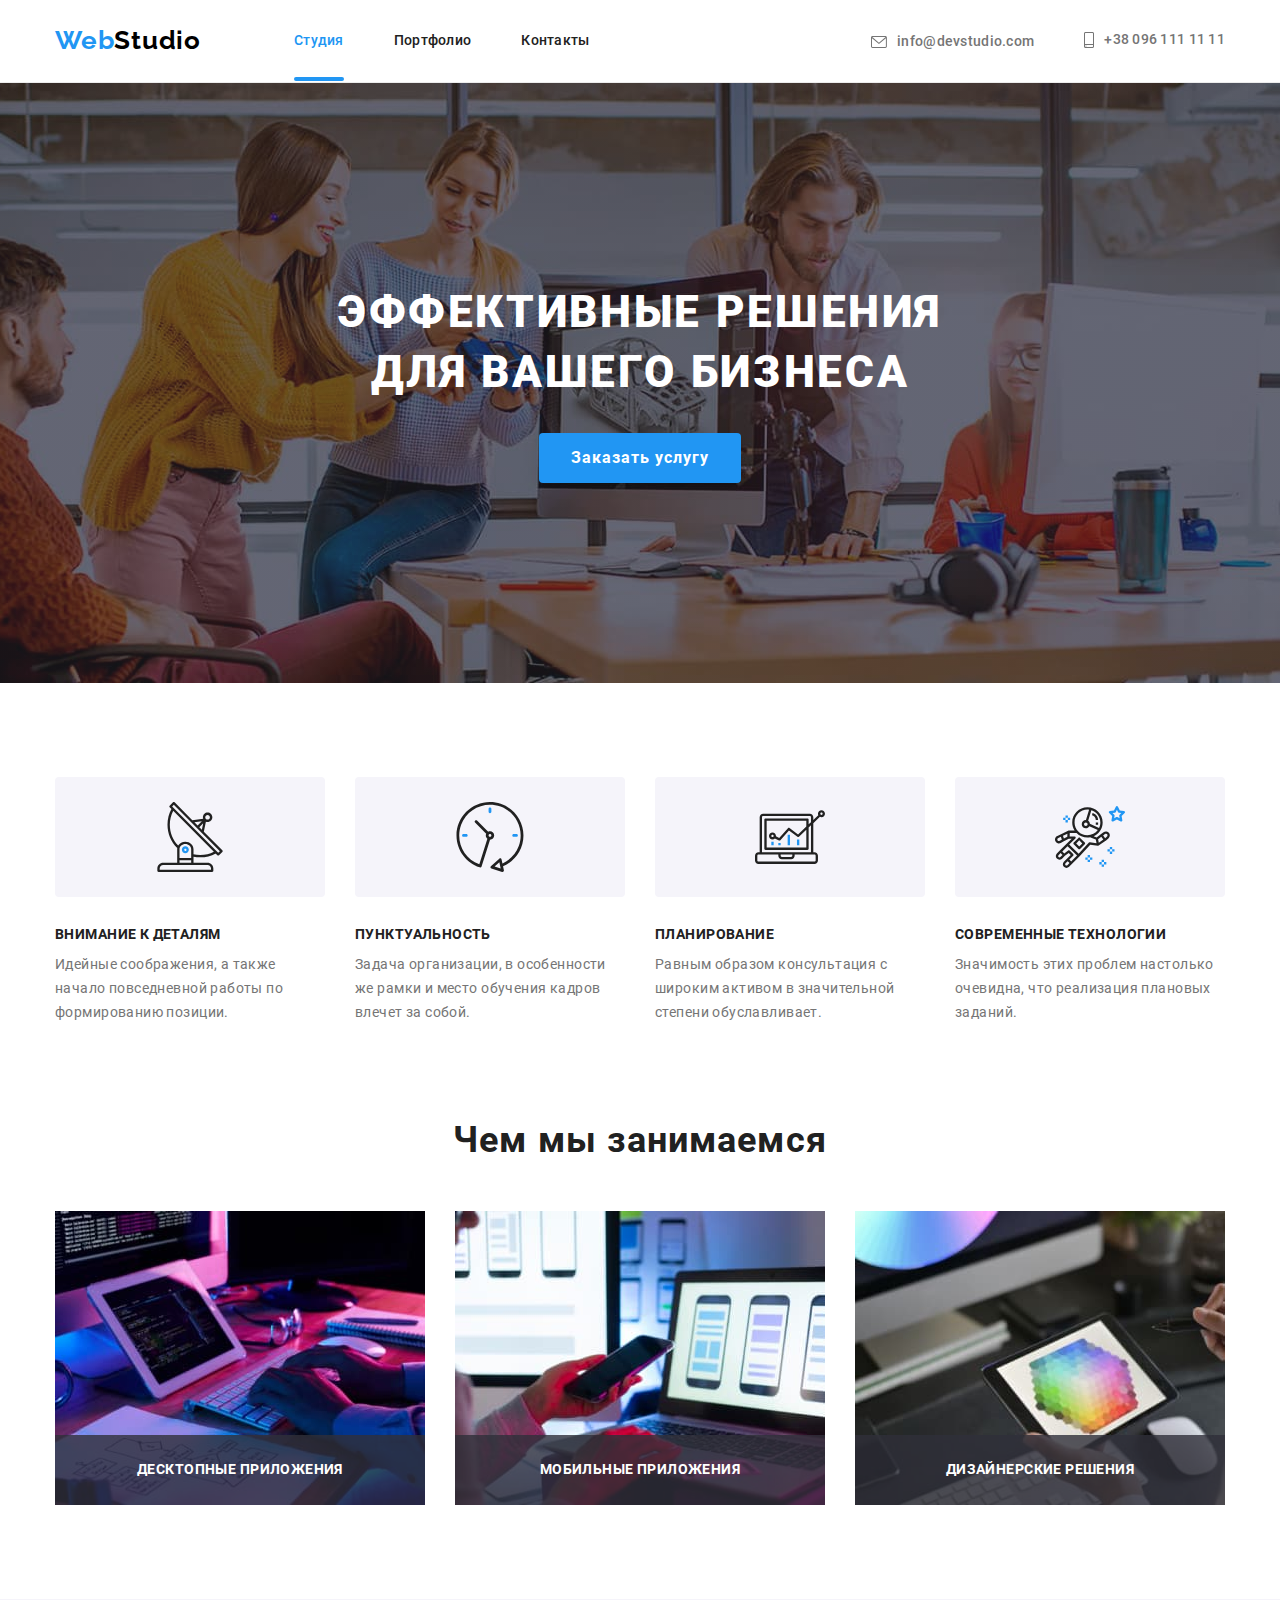
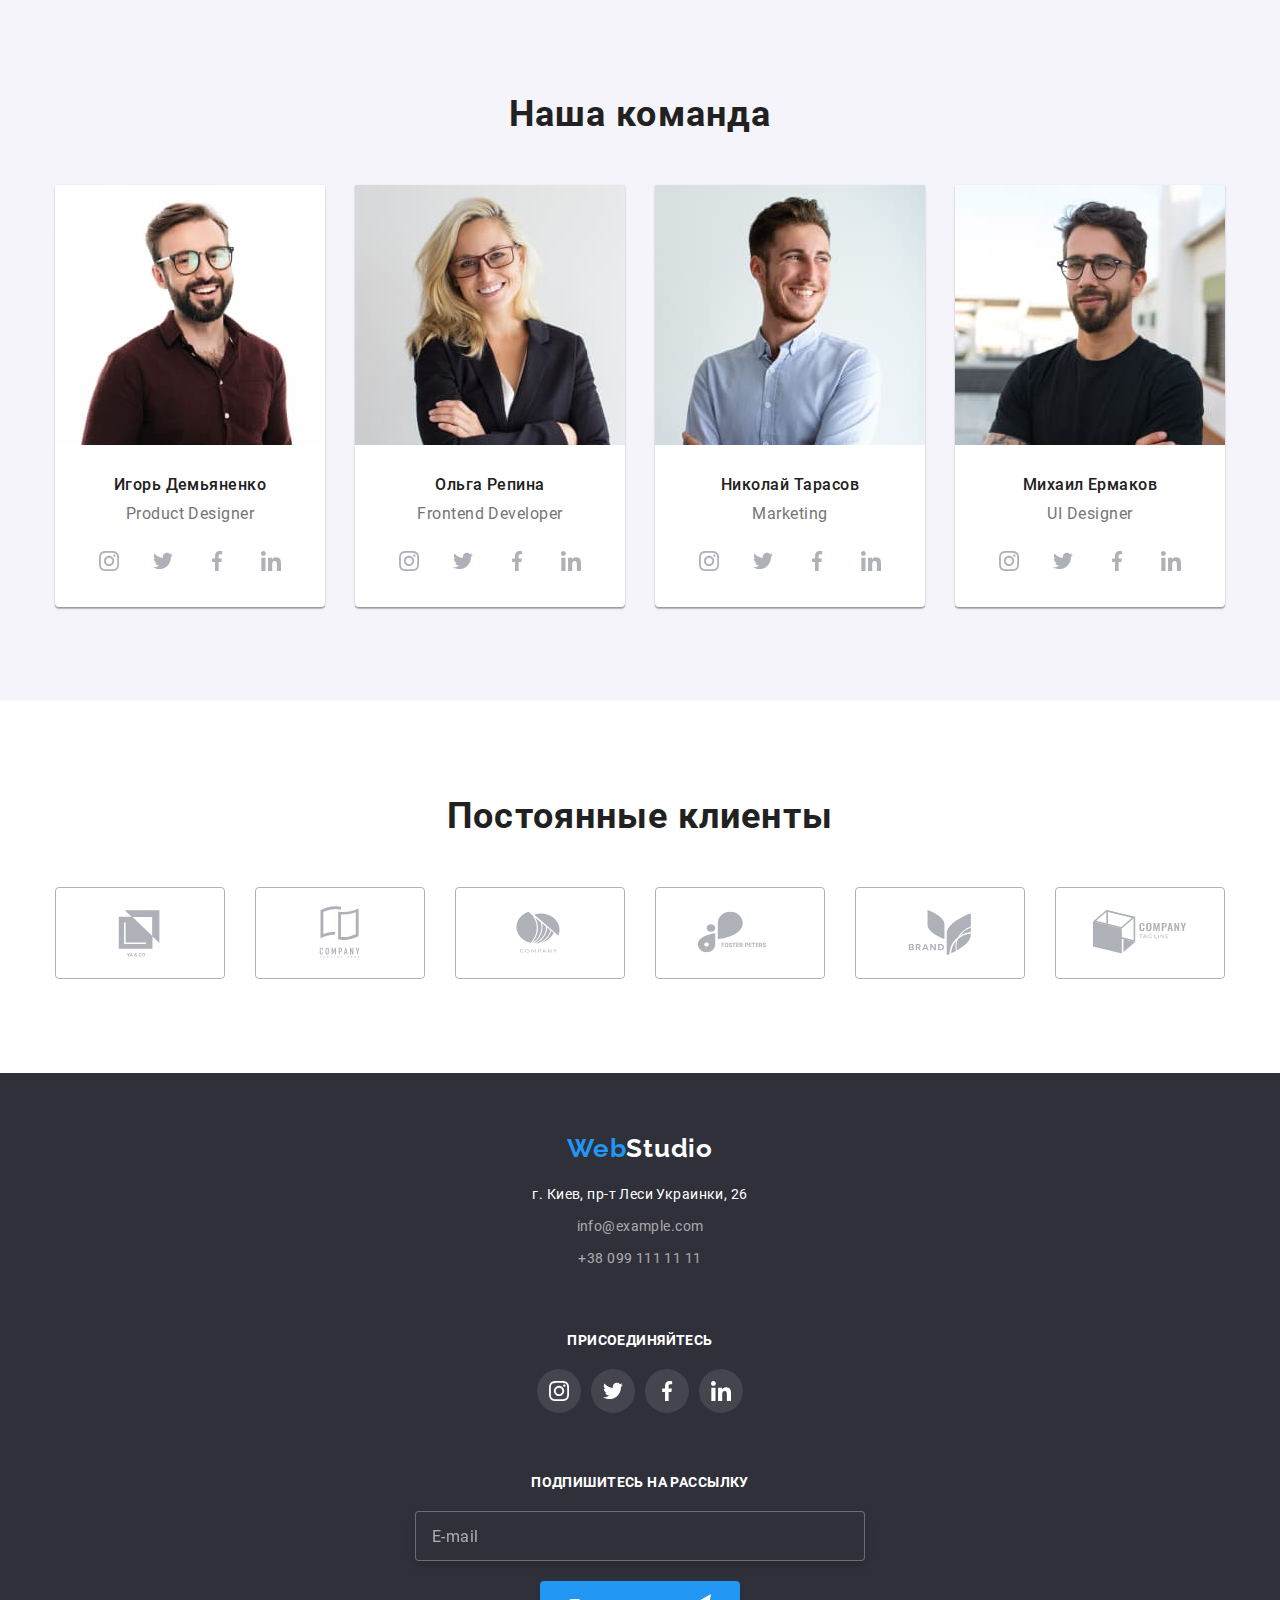
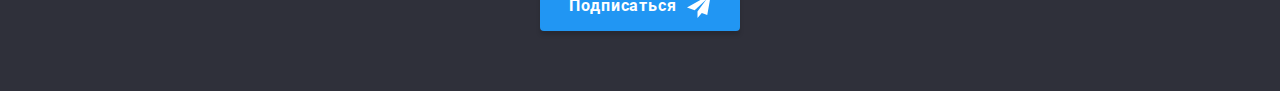
==== commit 93f5914b: "добавляет мобильную вкрсию футера" ====
--- a/index.html
+++ b/index.html
@@ -363,7 +363,7 @@
             </div>
         </section>
     </main>
-    <!--<footer class="footer">
+    <footer class="footer">
         <div class="container footer__container">
             <div class="footer__container_left-side">
                 <div class="footer__contacts">
@@ -382,7 +382,7 @@
                     </address>
                 </div>
                 <div class="social-networks">
-                    <b class="footer-social-networks__title section__uppercase-title">присоединяйтесь</b>
+                    <b class="footer-social-networks__title">присоединяйтесь</b>
                     <ul class="footer-social-networks">
                         <li class="footer-social-networks__item social-item">
                             <a class="footer-social-networks__link social-icon" href="">
@@ -416,7 +416,7 @@
                 </div>
             </div>
             <div class="footer-subscription">
-                <b class="footer-subscription__title section__uppercase-title">Подпишитесь на рассылку</b>
+                <b class="footer-subscription__title">Подпишитесь на рассылку</b>
                 <form class="subscription-form">
                     <input class="subscription-form__input" type="email" name="email" placeholder="E-mail" required>
                     <button class="subscription-form__button button" type="submit">Подписаться
@@ -428,7 +428,7 @@
             </div>
         </div>
     </footer>
-    <div class="backdrop backdrop_is-hidden" data-modal>
+    <!--<div class="backdrop backdrop_is-hidden" data-modal>
         <div class="modal">
             <button class="modal-close-button" type="button" data-modal-close>
                 <svg class="modal-close-button__icon" width="18" height="18">
--- a/css/main.min.css
+++ b/css/main.min.css
@@ -1 +1 @@
-:root{--accent-color: #2196F3;--grey-background-color: #2F303A;--secondary-accent-color: #188CE8;--title-color: #212121;--light-background-color: #ffffff;--light-grey-background-color: #F5F4FA;--text-color: #757575;--transparent-white-color: rgba(255, 255, 255, 0.6);--dark-logo-black-color: #000000;--header-border-color: #ECECEC;--portfolio-card-border-color: #EEEEEE;--hero_background_color: #C4C4C4;--icon-background-color: #AFB1B8}.clients__link,.accounts,.advantages__icon-box,.social-icon{display:flex;justify-content:center;align-items:center}.section__title_visually-hidden{position:absolute;width:1px;height:1px;margin:-1px;border:0;padding:0;white-space:nowrap;clip-path:inset(100%);clip:rect(0 0 0 0);overflow:hidden}h1,h2,h3,p{margin-top:0;margin-bottom:0}ul{margin-bottom:0;margin-top:0;padding-left:0;list-style:none}img{display:block;max-width:100%;height:auto}button{cursor:pointer;border:none;font-family:inherit}a{text-decoration:none}body{font-family:"Roboto",sans-serif;color:var(--text-color)}@font-face{font-family:"Roboto";font-style:normal;font-weight:400;src:url("../fonts/roboto-v30-latin_cyrillic-regular.eot");src:local(""),url("../fonts/roboto-v30-latin_cyrillic-regular.eot?#iefix") format("embedded-opentype"),url("../fonts/roboto-v30-latin_cyrillic-regular.woff2") format("woff2"),url("../fonts/roboto-v30-latin_cyrillic-regular.woff") format("woff"),url("../fonts/roboto-v30-latin_cyrillic-regular.ttf") format("truetype"),url("../fonts/roboto-v30-latin_cyrillic-regular.svg#Roboto") format("svg")}@font-face{font-family:"Roboto";font-style:normal;font-weight:700;src:url("../fonts/roboto-v30-latin_cyrillic-700.eot");src:local(""),url("../fonts/roboto-v30-latin_cyrillic-700.eot?#iefix") format("embedded-opentype"),url("../fonts/roboto-v30-latin_cyrillic-700.woff2") format("woff2"),url("../fonts/roboto-v30-latin_cyrillic-700.woff") format("woff"),url("../fonts/roboto-v30-latin_cyrillic-700.ttf") format("truetype"),url("../fonts/roboto-v30-latin_cyrillic-700.svg#Roboto") format("svg")}@font-face{font-family:"Roboto";font-style:normal;font-weight:500;src:url("../fonts/roboto-v30-latin_cyrillic-500.eot");src:local(""),url("../fonts/roboto-v30-latin_cyrillic-500.eot?#iefix") format("embedded-opentype"),url("../fonts/roboto-v30-latin_cyrillic-500.woff2") format("woff2"),url("../fonts/roboto-v30-latin_cyrillic-500.woff") format("woff"),url("../fonts/roboto-v30-latin_cyrillic-500.ttf") format("truetype"),url("../fonts/roboto-v30-latin_cyrillic-500.svg#Roboto") format("svg")}@font-face{font-family:"Roboto";font-style:normal;font-weight:900;src:url("../fonts/roboto-v30-latin_cyrillic-900.eot");src:local(""),url("../fonts/roboto-v30-latin_cyrillic-900.eot?#iefix") format("embedded-opentype"),url("../fonts/roboto-v30-latin_cyrillic-900.woff2") format("woff2"),url("../fonts/roboto-v30-latin_cyrillic-900.woff") format("woff"),url("../fonts/roboto-v30-latin_cyrillic-900.ttf") format("truetype"),url("../fonts/roboto-v30-latin_cyrillic-900.svg#Roboto") format("svg")}@font-face{font-family:"Raleway";font-style:normal;font-weight:700;src:url("../fonts/raleway-v27-latin_cyrillic-700.eot");src:local(""),url("../fonts/raleway-v27-latin_cyrillic-700.eot?#iefix") format("embedded-opentype"),url("../fonts/raleway-v27-latin_cyrillic-700.woff2") format("woff2"),url("../fonts/raleway-v27-latin_cyrillic-700.woff") format("woff"),url("../fonts/raleway-v27-latin_cyrillic-700.ttf") format("truetype"),url("../fonts/raleway-v27-latin_cyrillic-700.svg#Raleway") format("svg")}.container{width:100%;padding-left:15px;padding-right:15px}@media screen and (min-width: 480px){.container{width:480px;margin:0 auto}}@media screen and (min-width: 768px){.container{width:768px}}@media screen and (min-width: 1200px){.container{width:1200px}}@media screen and (max-width: 767px){.mobile-menu{position:fixed;top:0;left:0;width:100%;height:100%;background-color:var(--light-background-color);opacity:0;visibility:hidden;pointer-events:none;transition:opacity 250ms cubic-bezier(0.4, 0, 0.2, 1),visibility 250ms cubic-bezier(0.4, 0, 0.2, 1)}.mobile-menu.is-open{opacity:1;visibility:visible;pointer-events:auto}.mobile-menu__container{position:relative;display:flex;flex-direction:column;justify-content:space-between;padding-left:40px;padding-top:48px;padding-bottom:48px;height:100%}.mobile-menu__close-button{position:absolute;top:10px;right:15px;padding:0;background-color:rgba(0,0,0,0)}.mobile-menu__close-button-icon{fill:var(--title-color);transition:fill 250ms cubic-bezier(0.4, 0, 0.2, 1)}.mobile-menu__close-button:hover .mobile-menu__close-button-icon,.mobile-menu__close-button:focus .mobile-menu__close-button-icon{fill:var(--accent-color)}.mobile-menu__page-link{font-size:40px;line-height:1.175;letter-spacing:.02em;font-weight:500;color:var(--title-color)}.mobile-menu__page-link_active{color:var(--accent-color)}.mobile-menu__page-item:not(:last-child){margin-bottom:32px}.mobile-menu__phone-link{font-size:34px;line-height:1.18;letter-spacing:.02em;font-weight:500;color:var(--accent-color)}.mobile-menu__phone{margin-bottom:32px}.mobile-menu__mail-link{font-size:24px;line-height:1.17;letter-spacing:.02em;font-weight:500;color:var(--text-color)}.mobile-menu__mail{margin-bottom:64px}.mobile-menu__social{display:flex}.mobile-menu__social-link{font-size:18px;line-height:1.22;letter-spacing:.02em;font-weight:500;color:var(--accent-color)}.mobile-menu__social-item:not(:nth-child(1)){margin-left:10px}.mobile-menu__social-item:not(:last-child){padding-right:10px;border-right:1px solid rgba(33,33,33,.2)}}@media screen and (min-width: 768px){.mobile-menu{display:none}}.section{padding:60px 0}.section_no-padding-top{padding-top:0}.section_other-background-color{background-color:var(--light-grey-background-color)}@media screen and (min-width: 1200px){.section{padding:94px 0px}}.section__title{margin-bottom:30px;font-size:28px;line-height:1.18;letter-spacing:.03em;font-weight:700;text-align:center;color:var(--title-color)}@media screen and (min-width: 1200px){.section__title{margin-bottom:50px;font-size:36px;line-height:1.17;letter-spacing:.03em}}@media screen and (min-width: 1200px){.section{padding:94px 0px}}.button{font-size:16px;line-height:1.88;letter-spacing:.06em;font-weight:700;text-align:center;color:var(--light-background-color);background-color:var(--accent-color);box-shadow:0px 4px 4px rgba(0,0,0,.15);border-radius:4px;transition:background-color 250ms cubic-bezier(0.4, 0, 0.2, 1)}.button:hover,.button:focus{background-color:var(--secondary-accent-color)}.logo{font-size:24px;line-height:1.17;letter-spacing:.03em;font-family:"Raleway",sans-serif;font-weight:700;color:var(--accent-color)}@media screen and (min-width: 1200px){.logo{font-size:26px;line-height:1.16;letter-spacing:.03em}}.social-item{width:44px;height:44px}.social-item:not(:last-child){margin-right:10px}.social-icon{width:100%;height:100%;border-radius:50%;fill:currentColor}.header__container{display:flex;align-items:center;justify-content:space-between}.logo_dark{color:var(--dark-logo-black-color)}@media screen and (max-width: 767px){.menu{display:none}.contacts{display:none}.header__logo{padding:16px 0}.mobile-menu__open-button{display:block;padding:10px 0;line-height:0;background-color:rgba(0,0,0,0)}.mobile-menu__open-button-icon{fill:var(--title-color)}.mobile-menu__open-button-icon:hover,.mobile-menu__open-button-icon:focus{fill:var(--accent-color)}}@media screen and (min-width: 768px){.mobile-menu__open-button{display:none}.menu{display:flex;padding:32px 0;font-weight:500;font-size:14px;line-height:1.14;letter-spacing:.02em}.menu__link{padding-top:32px;padding-bottom:32px;color:var(--title-color)}.menu__item:not(:last-child){margin-right:50px}.header__container,.site-navigation{display:flex;align-items:center}.header__logo{padding:26px 0;margin-right:88px}.contacts__link{display:flex;align-items:center;font-weight:500;font-size:12px;line-height:1.16;letter-spacing:.02em;color:var(--text-color)}.contacts__link:not(:last-child){margin-bottom:10px}.contacts__icon_large{display:none}.contacts__icon{margin-right:8px;fill:currentColor}.menu__link_active{position:relative;color:var(--accent-color)}.menu__link_active::after{content:"";display:block;position:absolute;left:0;bottom:-1px;width:100%;height:4px;border-radius:2px;background-color:var(--accent-color)}}@media screen and (max-width: 1199px){.contacts{padding:21px 0}.contacts__item:not(:last-child){margin-bottom:10px}}@media screen and (min-width: 1200px){.header{border-bottom:1px solid var(--header-border-color)}.header__logo{padding-top:24px;padding-bottom:25px;margin-right:93px}.menu__link,.contacts__link{padding:32px 0;transition:color 250ms cubic-bezier(0.4, 0, 0.2, 1)}.menu__link:hover,.menu__link:focus,.contacts__link:hover,.contacts__link:focus{color:var(--accent-color)}.contacts__icon{margin-right:10px}.contacts__icon_large{display:block}.contacts__icon_small{display:none}.contacts{display:flex;align-items:baseline}.contacts__link{font-size:14px;line-height:1.14}.contacts__item{margin-bottom:0}.contacts__item:not(:last-child){margin-right:50px}}.hero{background-size:cover;background-repeat:no-repeat;background-position:center}.hero__title{margin:0 auto 30px;max-width:360px;font-weight:900;font-size:26;line-height:1.62;letter-spacing:.06em;text-align:center;text-transform:uppercase;color:var(--light-background-color)}.hero__button{min-width:200px;padding:10px 32px;display:block;margin-left:auto;margin-right:auto}@media screen and (max-width: 767px){.hero{background-image:linear-gradient(rgba(47, 48, 58, 0.4), rgba(47, 48, 58, 0.4)),url(../images/main_page/hero/hero_image_mob@1x.jpg)}}@media screen and (max-width: 767px)and (min-device-pixel-ratio: 2),screen and (max-width: 767px)and (-webkit-min-device-pixel-ratio: 2),screen and (max-width: 767px)and (min-resolution: 192dpi),screen and (max-width: 767px)and (min-resolution: 2dppx){.hero{background-image:linear-gradient(rgba(47, 48, 58, 0.4), rgba(47, 48, 58, 0.4)),url(../images/main_page/hero/hero_image_mob@2x.jpg)}}@media screen and (max-width: 1199px){.hero{padding:118px 0;height:400px}}@media screen and (min-width: 768px)and (max-width: 1199px){.hero{background-image:linear-gradient(rgba(47, 48, 58, 0.4), rgba(47, 48, 58, 0.4)),url(../images/main_page/hero/hero_image_tab@1x.jpg)}}@media screen and (min-width: 768px)and (max-width: 1199px)and (min-device-pixel-ratio: 2),screen and (min-width: 768px)and (max-width: 1199px)and (-webkit-min-device-pixel-ratio: 2),screen and (min-width: 768px)and (max-width: 1199px)and (min-resolution: 192dpi),screen and (min-width: 768px)and (max-width: 1199px)and (min-resolution: 2dppx){.hero{background-image:linear-gradient(rgba(47, 48, 58, 0.4), rgba(47, 48, 58, 0.4)),url(../images/main_page/hero/hero_image_tab@2x.jpg)}}@media screen and (min-width: 1200px){.hero{padding:200px 0;height:600px;background-image:linear-gradient(rgba(47, 48, 58, 0.4), rgba(47, 48, 58, 0.4)),url(../images/main_page/hero/hero_image_desk@1x.jpg)}}@media screen and (min-width: 1200px)and (min-device-pixel-ratio: 2),screen and (min-width: 1200px)and (-webkit-min-device-pixel-ratio: 2),screen and (min-width: 1200px)and (min-resolution: 192dpi),screen and (min-width: 1200px)and (min-resolution: 2dppx){.hero{background-image:linear-gradient(rgba(47, 48, 58, 0.4), rgba(47, 48, 58, 0.4)),url(../images/main_page/hero/hero_image_desk@2x.jpg)}}@media screen and (min-width: 1200px){.hero__title{max-width:696px;font-size:44px;line-height:1.36}}.advantages__icon-box{background-color:var(--light-grey-background-color);border-radius:4px;width:100%;height:120px;margin-bottom:30px}.advantage__title{margin-bottom:10px;font-size:14px;line-height:1.14;letter-spacing:.03em;font-weight:700;text-transform:uppercase;text-align:center;color:var(--title-color)}.advantage__description{font-size:14px;line-height:1.71;letter-spacing:.03em}@media screen and (max-width: 767px){.advantages__item:not(:last-child){margin-bottom:30px}}@media screen and (min-width: 768px){.advantages{display:flex;flex-wrap:wrap}.advantages__item{flex-basis:calc((100% - 30px)/2)}.advantages__item:not(:nth-child(2n)){margin-right:30px}.advantage__title{text-align:left}}@media screen and (max-width: 1199px){.advantages__item:not(:nth-last-child(-n+2)){margin-bottom:30px}}@media screen and (min-width: 1200px){.advantages__item{flex-basis:calc((100% - 90px)/4)}.advantages__item:not(:last-child){margin-right:30px}}@media screen and (max-width: 1199px){.work__section{display:none}}@media screen and (min-width: 1200px){.work__section{padding-top:0}.work{display:flex}.work__item{position:relative;flex-basis:calc((100% - 60px)/3)}.work__item:not(:last-child){margin-right:30px}.work__title{display:flex;justify-content:center;align-items:center;position:absolute;width:100%;height:70px;bottom:0;left:0;font-size:14px;line-height:1.14;letter-spacing:.03em;font-weight:700;text-transform:uppercase;color:var(--light-background-color);background-color:rgba(47,48,58,.8)}}.team__box{padding-top:30px;padding-bottom:24px}.team__member{background-color:var(--light-background-color);box-shadow:0px 1px 3px rgba(0,0,0,.12),0px 1px 1px rgba(0,0,0,.14),0px 2px 1px rgba(0,0,0,.2);border-radius:0px 0px 4px 4px}.team__title,.team__text{font-size:16px;line-height:1.19;letter-spacing:.03em;text-align:center}.team__title{margin-bottom:10px;font-weight:500;color:var(--title-color)}.accounts{margin-top:16px}.accounts__link{color:var(--icon-background-color);background-color:var(--light-background-color)}@media screen and (max-width: 767px){.team__member:not(:last-child){margin-bottom:30px}}@media screen and (min-width: 768px){.team{display:flex;flex-wrap:wrap}.team__member{flex-basis:calc((100% - 30px)/2)}}@media screen and (min-width: 768px)and (max-width: 1199px){.team__member:nth-child(2n+1){margin-right:30px}.team__member:not(:nth-last-child(-n+2)){margin-bottom:30px}}@media screen and (min-width: 1200px){.team__member{flex-basis:calc((100% - 90px)/4)}.team__member:not(:nth-child(4n)){margin-right:30px}.team__member:not(:nth-last-child(-n+4)){margin-bottom:30px}.accounts__link{transition:background-color 250ms cubic-bezier(0.4, 0, 0.2, 1)}.accounts__link:hover,.accounts__link:focus{background-color:var(--accent-color)}.accounts__icon{transition:fill 250ms cubic-bezier(0.4, 0, 0.2, 1)}.accounts__link:hover .accounts__icon,.accounts__link:focus .accounts__icon{fill:var(--light-background-color)}}.clients{display:flex;flex-wrap:wrap}.clients__item{width:210px;height:92px}.clients__link{border:1px solid var(--icon-background-color);border-radius:4px;width:100%;height:100%;color:var(--icon-background-color);transition:color 250ms cubic-bezier(0.4, 0, 0.2, 1),border 250ms cubic-bezier(0.4, 0, 0.2, 1)}.clients__link:hover,.clients__link:focus{color:var(--accent-color);border:1px solid var(--accent-color)}.clients__icon{fill:currentColor}@media screen and (max-width: 767px){.clients__item:not(:nth-child(2n)){margin-right:30px}.clients__item:not(:nth-last-child(-n+2)){margin-bottom:30px}}@media screen and (min-width: 768px)and (max-width: 1199px){.clients__item{width:226px}.clients__item:not(:nth-child(3n)){margin-right:30px}.clients__item:not(:nth-last-child(-n+3)){margin-bottom:30px}}@media screen and (min-width: 1200px){.clients__item{width:170px}.clients__item:not(:last-child){margin-right:30px}}/*# sourceMappingURL=main.min.css.map */+:root{--accent-color: #2196F3;--grey-background-color: #2F303A;--secondary-accent-color: #188CE8;--title-color: #212121;--light-background-color: #ffffff;--light-grey-background-color: #F5F4FA;--text-color: #757575;--transparent-white-color: rgba(255, 255, 255, 0.6);--dark-logo-black-color: #000000;--header-border-color: #ECECEC;--portfolio-card-border-color: #EEEEEE;--hero_background_color: #C4C4C4;--icon-background-color: #AFB1B8}.clients__link,.accounts,.advantages__icon-box,.social-icon{display:flex;justify-content:center;align-items:center}.section__title_visually-hidden{position:absolute;width:1px;height:1px;margin:-1px;border:0;padding:0;white-space:nowrap;clip-path:inset(100%);clip:rect(0 0 0 0);overflow:hidden}h1,h2,h3,p{margin-top:0;margin-bottom:0}ul{margin-bottom:0;margin-top:0;padding-left:0;list-style:none}img{display:block;max-width:100%;height:auto}button{cursor:pointer;border:none;font-family:inherit}a{text-decoration:none}body{font-family:"Roboto",sans-serif;color:var(--text-color)}@font-face{font-family:"Roboto";font-style:normal;font-weight:400;src:url("../fonts/roboto-v30-latin_cyrillic-regular.eot");src:local(""),url("../fonts/roboto-v30-latin_cyrillic-regular.eot?#iefix") format("embedded-opentype"),url("../fonts/roboto-v30-latin_cyrillic-regular.woff2") format("woff2"),url("../fonts/roboto-v30-latin_cyrillic-regular.woff") format("woff"),url("../fonts/roboto-v30-latin_cyrillic-regular.ttf") format("truetype"),url("../fonts/roboto-v30-latin_cyrillic-regular.svg#Roboto") format("svg")}@font-face{font-family:"Roboto";font-style:normal;font-weight:700;src:url("../fonts/roboto-v30-latin_cyrillic-700.eot");src:local(""),url("../fonts/roboto-v30-latin_cyrillic-700.eot?#iefix") format("embedded-opentype"),url("../fonts/roboto-v30-latin_cyrillic-700.woff2") format("woff2"),url("../fonts/roboto-v30-latin_cyrillic-700.woff") format("woff"),url("../fonts/roboto-v30-latin_cyrillic-700.ttf") format("truetype"),url("../fonts/roboto-v30-latin_cyrillic-700.svg#Roboto") format("svg")}@font-face{font-family:"Roboto";font-style:normal;font-weight:500;src:url("../fonts/roboto-v30-latin_cyrillic-500.eot");src:local(""),url("../fonts/roboto-v30-latin_cyrillic-500.eot?#iefix") format("embedded-opentype"),url("../fonts/roboto-v30-latin_cyrillic-500.woff2") format("woff2"),url("../fonts/roboto-v30-latin_cyrillic-500.woff") format("woff"),url("../fonts/roboto-v30-latin_cyrillic-500.ttf") format("truetype"),url("../fonts/roboto-v30-latin_cyrillic-500.svg#Roboto") format("svg")}@font-face{font-family:"Roboto";font-style:normal;font-weight:900;src:url("../fonts/roboto-v30-latin_cyrillic-900.eot");src:local(""),url("../fonts/roboto-v30-latin_cyrillic-900.eot?#iefix") format("embedded-opentype"),url("../fonts/roboto-v30-latin_cyrillic-900.woff2") format("woff2"),url("../fonts/roboto-v30-latin_cyrillic-900.woff") format("woff"),url("../fonts/roboto-v30-latin_cyrillic-900.ttf") format("truetype"),url("../fonts/roboto-v30-latin_cyrillic-900.svg#Roboto") format("svg")}@font-face{font-family:"Raleway";font-style:normal;font-weight:700;src:url("../fonts/raleway-v27-latin_cyrillic-700.eot");src:local(""),url("../fonts/raleway-v27-latin_cyrillic-700.eot?#iefix") format("embedded-opentype"),url("../fonts/raleway-v27-latin_cyrillic-700.woff2") format("woff2"),url("../fonts/raleway-v27-latin_cyrillic-700.woff") format("woff"),url("../fonts/raleway-v27-latin_cyrillic-700.ttf") format("truetype"),url("../fonts/raleway-v27-latin_cyrillic-700.svg#Raleway") format("svg")}.container{width:100%;padding-left:15px;padding-right:15px}@media screen and (min-width: 480px){.container{width:480px;margin:0 auto}}@media screen and (min-width: 768px){.container{width:768px}}@media screen and (min-width: 1200px){.container{width:1200px}}@media screen and (max-width: 767px){.mobile-menu{position:fixed;top:0;left:0;width:100%;height:100%;background-color:var(--light-background-color);opacity:0;visibility:hidden;pointer-events:none;transition:opacity 250ms cubic-bezier(0.4, 0, 0.2, 1),visibility 250ms cubic-bezier(0.4, 0, 0.2, 1)}.mobile-menu.is-open{opacity:1;visibility:visible;pointer-events:auto}.mobile-menu__container{position:relative;display:flex;flex-direction:column;justify-content:space-between;padding-left:40px;padding-top:48px;padding-bottom:48px;height:100%}.mobile-menu__close-button{position:absolute;top:10px;right:15px;padding:0;background-color:rgba(0,0,0,0)}.mobile-menu__close-button-icon{fill:var(--title-color);transition:fill 250ms cubic-bezier(0.4, 0, 0.2, 1)}.mobile-menu__close-button:hover .mobile-menu__close-button-icon,.mobile-menu__close-button:focus .mobile-menu__close-button-icon{fill:var(--accent-color)}.mobile-menu__page-link{font-size:40px;line-height:1.175;letter-spacing:.02em;font-weight:500;color:var(--title-color)}.mobile-menu__page-link_active{color:var(--accent-color)}.mobile-menu__page-item:not(:last-child){margin-bottom:32px}.mobile-menu__phone-link{font-size:34px;line-height:1.18;letter-spacing:.02em;font-weight:500;color:var(--accent-color)}.mobile-menu__phone{margin-bottom:32px}.mobile-menu__mail-link{font-size:24px;line-height:1.17;letter-spacing:.02em;font-weight:500;color:var(--text-color)}.mobile-menu__mail{margin-bottom:64px}.mobile-menu__social{display:flex}.mobile-menu__social-link{font-size:18px;line-height:1.22;letter-spacing:.02em;font-weight:500;color:var(--accent-color)}.mobile-menu__social-item:not(:nth-child(1)){margin-left:10px}.mobile-menu__social-item:not(:last-child){padding-right:10px;border-right:1px solid rgba(33,33,33,.2)}}@media screen and (min-width: 768px){.mobile-menu{display:none}}.section{padding:60px 0}.section_no-padding-top{padding-top:0}.section_other-background-color{background-color:var(--light-grey-background-color)}@media screen and (min-width: 1200px){.section{padding:94px 0px}}.section__title{margin-bottom:30px;font-size:28px;line-height:1.18;letter-spacing:.03em;font-weight:700;text-align:center;color:var(--title-color)}@media screen and (min-width: 1200px){.section__title{margin-bottom:50px;font-size:36px;line-height:1.17;letter-spacing:.03em}}@media screen and (min-width: 1200px){.section{padding:94px 0px}}.button{font-size:16px;line-height:1.88;letter-spacing:.06em;font-weight:700;text-align:center;color:var(--light-background-color);background-color:var(--accent-color);box-shadow:0px 4px 4px rgba(0,0,0,.15);border-radius:4px;transition:background-color 250ms cubic-bezier(0.4, 0, 0.2, 1)}.button:hover,.button:focus{background-color:var(--secondary-accent-color)}.logo{font-size:24px;line-height:1.17;letter-spacing:.03em;font-family:"Raleway",sans-serif;font-weight:700;color:var(--accent-color)}@media screen and (min-width: 1200px){.logo{font-size:26px;line-height:1.16;letter-spacing:.03em}}.social-item{width:44px;height:44px}.social-item:not(:last-child){margin-right:10px}.social-icon{width:100%;height:100%;border-radius:50%;fill:currentColor}.subscription-form__input{display:block;margin-left:auto;margin-right:auto;padding-left:16px;margin-bottom:20px;width:100%;height:50px;outline:none;border:1px solid rgba(255,255,255,.3);border-radius:4px;font-size:16px;line-height:1.25;letter-spacing:.03em;filter:drop-shadow(0px 4px 4px rgba(0, 0, 0, 0.15));background-color:var(--grey-background-color);color:#fff}.subscription-form__input::placeholder{color:rgba(255,255,255,.6)}.subscription-form__button{display:inline-flex;align-items:center;min-width:166px;padding:10px 29px}.subscription-form__button-icon{margin-left:10px;fill:currentColor}@media screen and (min-width: 480px){.subscription-form__input{max-width:450px}}.header__container{display:flex;align-items:center;justify-content:space-between}.logo_dark{color:var(--dark-logo-black-color)}@media screen and (max-width: 767px){.menu{display:none}.contacts{display:none}.header__logo{padding:16px 0}.mobile-menu__open-button{display:block;padding:10px 0;line-height:0;background-color:rgba(0,0,0,0)}.mobile-menu__open-button-icon{fill:var(--title-color)}.mobile-menu__open-button-icon:hover,.mobile-menu__open-button-icon:focus{fill:var(--accent-color)}}@media screen and (min-width: 768px){.mobile-menu__open-button{display:none}.menu{display:flex;padding:32px 0;font-weight:500;font-size:14px;line-height:1.14;letter-spacing:.02em}.menu__link{padding-top:32px;padding-bottom:32px;color:var(--title-color)}.menu__item:not(:last-child){margin-right:50px}.header__container,.site-navigation{display:flex;align-items:center}.header__logo{padding:26px 0;margin-right:88px}.contacts__link{display:flex;align-items:center;font-weight:500;font-size:12px;line-height:1.16;letter-spacing:.02em;color:var(--text-color)}.contacts__link:not(:last-child){margin-bottom:10px}.contacts__icon_large{display:none}.contacts__icon{margin-right:8px;fill:currentColor}.menu__link_active{position:relative;color:var(--accent-color)}.menu__link_active::after{content:"";display:block;position:absolute;left:0;bottom:-1px;width:100%;height:4px;border-radius:2px;background-color:var(--accent-color)}}@media screen and (max-width: 1199px){.contacts{padding:21px 0}.contacts__item:not(:last-child){margin-bottom:10px}}@media screen and (min-width: 1200px){.header{border-bottom:1px solid var(--header-border-color)}.header__logo{padding-top:24px;padding-bottom:25px;margin-right:93px}.menu__link,.contacts__link{padding:32px 0;transition:color 250ms cubic-bezier(0.4, 0, 0.2, 1)}.menu__link:hover,.menu__link:focus,.contacts__link:hover,.contacts__link:focus{color:var(--accent-color)}.contacts__icon{margin-right:10px}.contacts__icon_large{display:block}.contacts__icon_small{display:none}.contacts{display:flex;align-items:baseline}.contacts__link{font-size:14px;line-height:1.14}.contacts__item{margin-bottom:0}.contacts__item:not(:last-child){margin-right:50px}}.hero{background-size:cover;background-repeat:no-repeat;background-position:center}.hero__title{margin:0 auto 30px;max-width:360px;font-weight:900;font-size:26;line-height:1.62;letter-spacing:.06em;text-align:center;text-transform:uppercase;color:var(--light-background-color)}.hero__button{min-width:200px;padding:10px 32px;display:block;margin-left:auto;margin-right:auto}@media screen and (max-width: 767px){.hero{background-image:linear-gradient(rgba(47, 48, 58, 0.4), rgba(47, 48, 58, 0.4)),url(../images/main_page/hero/hero_image_mob@1x.jpg)}}@media screen and (max-width: 767px)and (min-device-pixel-ratio: 2),screen and (max-width: 767px)and (-webkit-min-device-pixel-ratio: 2),screen and (max-width: 767px)and (min-resolution: 192dpi),screen and (max-width: 767px)and (min-resolution: 2dppx){.hero{background-image:linear-gradient(rgba(47, 48, 58, 0.4), rgba(47, 48, 58, 0.4)),url(../images/main_page/hero/hero_image_mob@2x.jpg)}}@media screen and (max-width: 1199px){.hero{padding:118px 0;height:400px}}@media screen and (min-width: 768px)and (max-width: 1199px){.hero{background-image:linear-gradient(rgba(47, 48, 58, 0.4), rgba(47, 48, 58, 0.4)),url(../images/main_page/hero/hero_image_tab@1x.jpg)}}@media screen and (min-width: 768px)and (max-width: 1199px)and (min-device-pixel-ratio: 2),screen and (min-width: 768px)and (max-width: 1199px)and (-webkit-min-device-pixel-ratio: 2),screen and (min-width: 768px)and (max-width: 1199px)and (min-resolution: 192dpi),screen and (min-width: 768px)and (max-width: 1199px)and (min-resolution: 2dppx){.hero{background-image:linear-gradient(rgba(47, 48, 58, 0.4), rgba(47, 48, 58, 0.4)),url(../images/main_page/hero/hero_image_tab@2x.jpg)}}@media screen and (min-width: 1200px){.hero{padding:200px 0;height:600px;background-image:linear-gradient(rgba(47, 48, 58, 0.4), rgba(47, 48, 58, 0.4)),url(../images/main_page/hero/hero_image_desk@1x.jpg)}}@media screen and (min-width: 1200px)and (min-device-pixel-ratio: 2),screen and (min-width: 1200px)and (-webkit-min-device-pixel-ratio: 2),screen and (min-width: 1200px)and (min-resolution: 192dpi),screen and (min-width: 1200px)and (min-resolution: 2dppx){.hero{background-image:linear-gradient(rgba(47, 48, 58, 0.4), rgba(47, 48, 58, 0.4)),url(../images/main_page/hero/hero_image_desk@2x.jpg)}}@media screen and (min-width: 1200px){.hero__title{max-width:696px;font-size:44px;line-height:1.36}}.advantages__icon-box{background-color:var(--light-grey-background-color);border-radius:4px;width:100%;height:120px;margin-bottom:30px}.advantage__title{margin-bottom:10px;font-size:14px;line-height:1.14;letter-spacing:.03em;font-weight:700;text-transform:uppercase;text-align:center;color:var(--title-color)}.advantage__description{font-size:14px;line-height:1.71;letter-spacing:.03em}@media screen and (max-width: 767px){.advantages__item:not(:last-child){margin-bottom:30px}}@media screen and (min-width: 768px){.advantages{display:flex;flex-wrap:wrap}.advantages__item{flex-basis:calc((100% - 30px)/2)}.advantages__item:not(:nth-child(2n)){margin-right:30px}.advantage__title{text-align:left}}@media screen and (max-width: 1199px){.advantages__item:not(:nth-last-child(-n+2)){margin-bottom:30px}}@media screen and (min-width: 1200px){.advantages__item{flex-basis:calc((100% - 90px)/4)}.advantages__item:not(:last-child){margin-right:30px}}@media screen and (max-width: 1199px){.work__section{display:none}}@media screen and (min-width: 1200px){.work__section{padding-top:0}.work{display:flex}.work__item{position:relative;flex-basis:calc((100% - 60px)/3)}.work__item:not(:last-child){margin-right:30px}.work__title{display:flex;justify-content:center;align-items:center;position:absolute;width:100%;height:70px;bottom:0;left:0;font-size:14px;line-height:1.14;letter-spacing:.03em;font-weight:700;text-transform:uppercase;color:var(--light-background-color);background-color:rgba(47,48,58,.8)}}.team__box{padding-top:30px;padding-bottom:24px}.team__member{background-color:var(--light-background-color);box-shadow:0px 1px 3px rgba(0,0,0,.12),0px 1px 1px rgba(0,0,0,.14),0px 2px 1px rgba(0,0,0,.2);border-radius:0px 0px 4px 4px}.team__title,.team__text{font-size:16px;line-height:1.19;letter-spacing:.03em;text-align:center}.team__title{margin-bottom:10px;font-weight:500;color:var(--title-color)}.accounts{margin-top:16px}.accounts__link{color:var(--icon-background-color);background-color:var(--light-background-color)}@media screen and (max-width: 767px){.team__member:not(:last-child){margin-bottom:30px}}@media screen and (min-width: 768px){.team{display:flex;flex-wrap:wrap}.team__member{flex-basis:calc((100% - 30px)/2)}}@media screen and (min-width: 768px)and (max-width: 1199px){.team__member:nth-child(2n+1){margin-right:30px}.team__member:not(:nth-last-child(-n+2)){margin-bottom:30px}}@media screen and (min-width: 1200px){.team__member{flex-basis:calc((100% - 90px)/4)}.team__member:not(:nth-child(4n)){margin-right:30px}.team__member:not(:nth-last-child(-n+4)){margin-bottom:30px}.accounts__link{transition:background-color 250ms cubic-bezier(0.4, 0, 0.2, 1)}.accounts__link:hover,.accounts__link:focus{background-color:var(--accent-color)}.accounts__icon{transition:fill 250ms cubic-bezier(0.4, 0, 0.2, 1)}.accounts__link:hover .accounts__icon,.accounts__link:focus .accounts__icon{fill:var(--light-background-color)}}.clients__item{width:210px;height:92px}.clients__link{border:1px solid var(--icon-background-color);border-radius:4px;width:100%;height:100%;color:var(--icon-background-color);transition:color 250ms cubic-bezier(0.4, 0, 0.2, 1),border 250ms cubic-bezier(0.4, 0, 0.2, 1)}.clients__link:hover,.clients__link:focus{color:var(--accent-color);border:1px solid var(--accent-color)}.clients__icon{fill:currentColor}@media screen and (max-width: 479px){.clients{display:block}.clients__item{margin-left:auto;margin-right:auto}.clients__item:not(:last-child){margin-bottom:30px}}@media screen and (min-width: 480px){.clients{display:flex;flex-wrap:wrap}}@media screen and (min-width: 480px)and (max-width: 767px){.clients__item:not(:nth-child(2n)){margin-right:30px}.clients__item:not(:nth-last-child(-n+2)){margin-bottom:30px}}@media screen and (min-width: 768px)and (max-width: 1199px){.clients__item{width:226px}.clients__item:not(:nth-child(3n)){margin-right:30px}.clients__item:not(:nth-last-child(-n+3)){margin-bottom:30px}}@media screen and (min-width: 1200px){.clients__item{width:170px}.clients__item:not(:last-child){margin-right:30px}}.footer{padding-top:60px;padding-bottom:60px;background-color:var(--grey-background-color);width:100%}.footer__contacts{text-align:center}.footer__logo{display:inline-block;margin-bottom:20px}.logo_light{color:var(--light-background-color)}.contact-info{font-style:normal;text-align:center;margin-bottom:60px}.contact-info__address{font-size:14px;line-height:1.71;letter-spacing:.03em;display:inline-block;color:var(--light-background-color)}.contact-info__mail,.contact-info__phone{font-size:14px;line-height:1.71;letter-spacing:.03em;color:var(--transparent-white-color)}.contact-info__item:not(:last-child){margin-bottom:8px}.social-networks,.footer-subscription{text-align:center}.footer-social-networks__title,.footer-subscription__title{display:inline-block;margin-bottom:20px;font-size:14px;line-height:1.14;letter-spacing:.03em;font-weight:700;text-transform:uppercase;color:var(--light-background-color)}.footer-social-networks{display:flex;justify-content:center;margin-bottom:60px}.footer-social-networks__link{background:rgba(255,255,255,.1);color:var(--light-background-color)}/*# sourceMappingURL=main.min.css.map */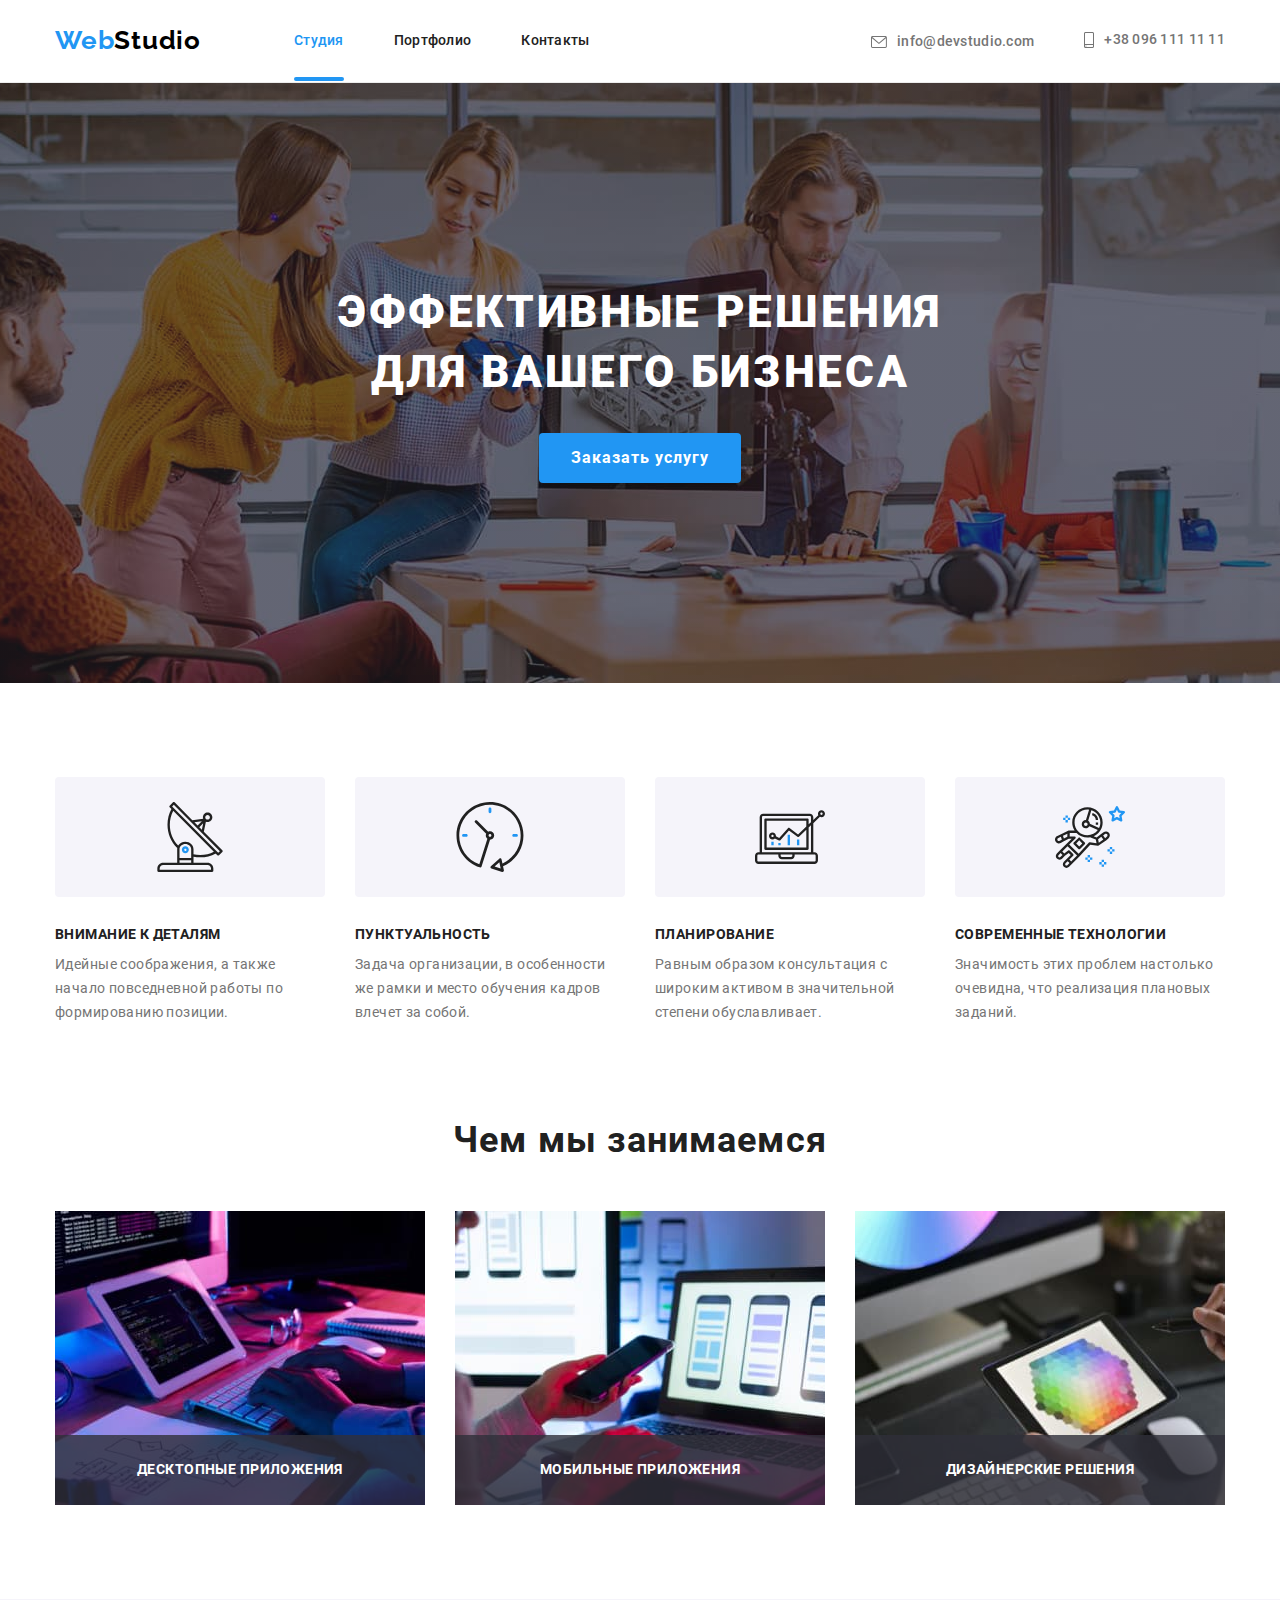
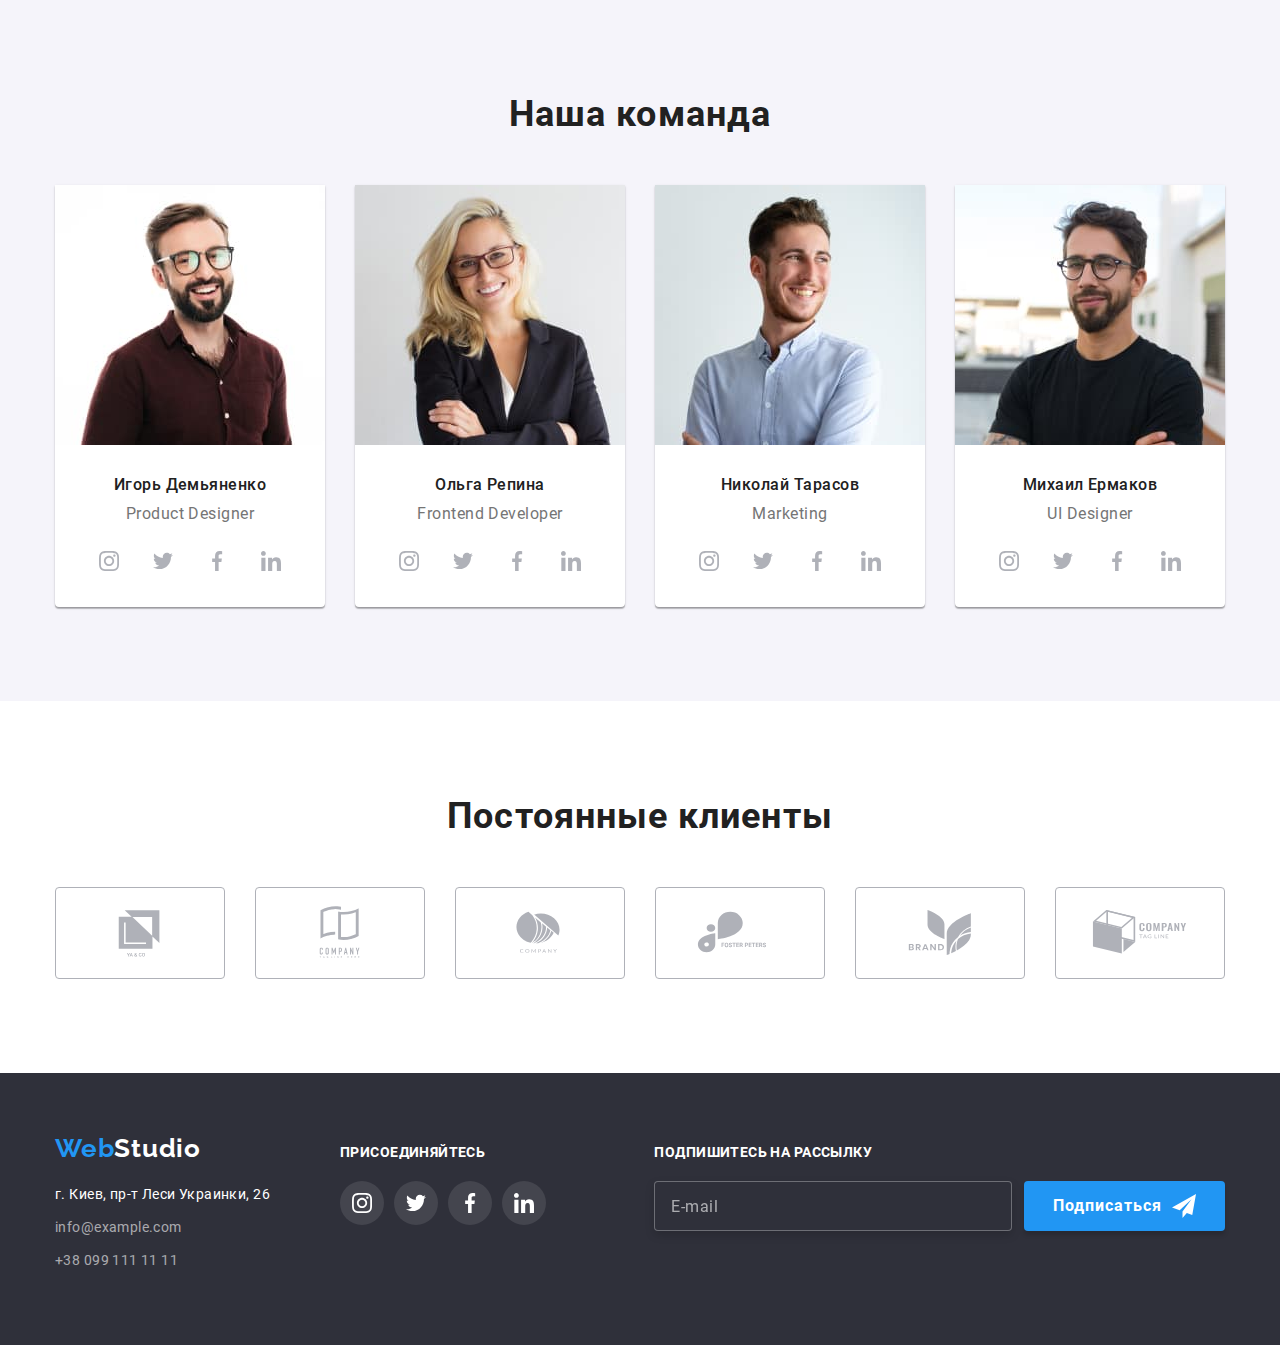
==== commit 4f6b1815: "делает адаптив для модального окна" ====
--- a/index.html
+++ b/index.html
@@ -76,7 +76,6 @@
         </div>
         
     </header>
-    <script src="./js/menu.js"></script>
     <main>
         <section class="hero">
             <div class="container"><h1 class="hero__title">Эффективные решения для вашего бизнеса</h1>
@@ -428,7 +427,7 @@
             </div>
         </div>
     </footer>
-    <!--<div class="backdrop backdrop_is-hidden" data-modal>
+    <div class="backdrop backdrop_is-hidden" data-modal>
         <div class="modal">
             <button class="modal-close-button" type="button" data-modal-close>
                 <svg class="modal-close-button__icon" width="18" height="18">
@@ -475,6 +474,7 @@
         </div>
     </div>
     <script src="./js/modal.js"></script>
+    <script src="./js/menu.js"></script>
     
 </body>
 </html>--- a/css/main.min.css
+++ b/css/main.min.css
@@ -1 +1 @@
-:root{--accent-color: #2196F3;--grey-background-color: #2F303A;--secondary-accent-color: #188CE8;--title-color: #212121;--light-background-color: #ffffff;--light-grey-background-color: #F5F4FA;--text-color: #757575;--transparent-white-color: rgba(255, 255, 255, 0.6);--dark-logo-black-color: #000000;--header-border-color: #ECECEC;--portfolio-card-border-color: #EEEEEE;--hero_background_color: #C4C4C4;--icon-background-color: #AFB1B8}.clients__link,.accounts,.advantages__icon-box,.social-icon{display:flex;justify-content:center;align-items:center}.section__title_visually-hidden{position:absolute;width:1px;height:1px;margin:-1px;border:0;padding:0;white-space:nowrap;clip-path:inset(100%);clip:rect(0 0 0 0);overflow:hidden}h1,h2,h3,p{margin-top:0;margin-bottom:0}ul{margin-bottom:0;margin-top:0;padding-left:0;list-style:none}img{display:block;max-width:100%;height:auto}button{cursor:pointer;border:none;font-family:inherit}a{text-decoration:none}body{font-family:"Roboto",sans-serif;color:var(--text-color)}@font-face{font-family:"Roboto";font-style:normal;font-weight:400;src:url("../fonts/roboto-v30-latin_cyrillic-regular.eot");src:local(""),url("../fonts/roboto-v30-latin_cyrillic-regular.eot?#iefix") format("embedded-opentype"),url("../fonts/roboto-v30-latin_cyrillic-regular.woff2") format("woff2"),url("../fonts/roboto-v30-latin_cyrillic-regular.woff") format("woff"),url("../fonts/roboto-v30-latin_cyrillic-regular.ttf") format("truetype"),url("../fonts/roboto-v30-latin_cyrillic-regular.svg#Roboto") format("svg")}@font-face{font-family:"Roboto";font-style:normal;font-weight:700;src:url("../fonts/roboto-v30-latin_cyrillic-700.eot");src:local(""),url("../fonts/roboto-v30-latin_cyrillic-700.eot?#iefix") format("embedded-opentype"),url("../fonts/roboto-v30-latin_cyrillic-700.woff2") format("woff2"),url("../fonts/roboto-v30-latin_cyrillic-700.woff") format("woff"),url("../fonts/roboto-v30-latin_cyrillic-700.ttf") format("truetype"),url("../fonts/roboto-v30-latin_cyrillic-700.svg#Roboto") format("svg")}@font-face{font-family:"Roboto";font-style:normal;font-weight:500;src:url("../fonts/roboto-v30-latin_cyrillic-500.eot");src:local(""),url("../fonts/roboto-v30-latin_cyrillic-500.eot?#iefix") format("embedded-opentype"),url("../fonts/roboto-v30-latin_cyrillic-500.woff2") format("woff2"),url("../fonts/roboto-v30-latin_cyrillic-500.woff") format("woff"),url("../fonts/roboto-v30-latin_cyrillic-500.ttf") format("truetype"),url("../fonts/roboto-v30-latin_cyrillic-500.svg#Roboto") format("svg")}@font-face{font-family:"Roboto";font-style:normal;font-weight:900;src:url("../fonts/roboto-v30-latin_cyrillic-900.eot");src:local(""),url("../fonts/roboto-v30-latin_cyrillic-900.eot?#iefix") format("embedded-opentype"),url("../fonts/roboto-v30-latin_cyrillic-900.woff2") format("woff2"),url("../fonts/roboto-v30-latin_cyrillic-900.woff") format("woff"),url("../fonts/roboto-v30-latin_cyrillic-900.ttf") format("truetype"),url("../fonts/roboto-v30-latin_cyrillic-900.svg#Roboto") format("svg")}@font-face{font-family:"Raleway";font-style:normal;font-weight:700;src:url("../fonts/raleway-v27-latin_cyrillic-700.eot");src:local(""),url("../fonts/raleway-v27-latin_cyrillic-700.eot?#iefix") format("embedded-opentype"),url("../fonts/raleway-v27-latin_cyrillic-700.woff2") format("woff2"),url("../fonts/raleway-v27-latin_cyrillic-700.woff") format("woff"),url("../fonts/raleway-v27-latin_cyrillic-700.ttf") format("truetype"),url("../fonts/raleway-v27-latin_cyrillic-700.svg#Raleway") format("svg")}.container{width:100%;padding-left:15px;padding-right:15px}@media screen and (min-width: 480px){.container{width:480px;margin:0 auto}}@media screen and (min-width: 768px){.container{width:768px}}@media screen and (min-width: 1200px){.container{width:1200px}}@media screen and (max-width: 767px){.mobile-menu{position:fixed;top:0;left:0;width:100%;height:100%;background-color:var(--light-background-color);opacity:0;visibility:hidden;pointer-events:none;transition:opacity 250ms cubic-bezier(0.4, 0, 0.2, 1),visibility 250ms cubic-bezier(0.4, 0, 0.2, 1)}.mobile-menu.is-open{opacity:1;visibility:visible;pointer-events:auto}.mobile-menu__container{position:relative;display:flex;flex-direction:column;justify-content:space-between;padding-left:40px;padding-top:48px;padding-bottom:48px;height:100%}.mobile-menu__close-button{position:absolute;top:10px;right:15px;padding:0;background-color:rgba(0,0,0,0)}.mobile-menu__close-button-icon{fill:var(--title-color);transition:fill 250ms cubic-bezier(0.4, 0, 0.2, 1)}.mobile-menu__close-button:hover .mobile-menu__close-button-icon,.mobile-menu__close-button:focus .mobile-menu__close-button-icon{fill:var(--accent-color)}.mobile-menu__page-link{font-size:40px;line-height:1.175;letter-spacing:.02em;font-weight:500;color:var(--title-color)}.mobile-menu__page-link_active{color:var(--accent-color)}.mobile-menu__page-item:not(:last-child){margin-bottom:32px}.mobile-menu__phone-link{font-size:34px;line-height:1.18;letter-spacing:.02em;font-weight:500;color:var(--accent-color)}.mobile-menu__phone{margin-bottom:32px}.mobile-menu__mail-link{font-size:24px;line-height:1.17;letter-spacing:.02em;font-weight:500;color:var(--text-color)}.mobile-menu__mail{margin-bottom:64px}.mobile-menu__social{display:flex}.mobile-menu__social-link{font-size:18px;line-height:1.22;letter-spacing:.02em;font-weight:500;color:var(--accent-color)}.mobile-menu__social-item:not(:nth-child(1)){margin-left:10px}.mobile-menu__social-item:not(:last-child){padding-right:10px;border-right:1px solid rgba(33,33,33,.2)}}@media screen and (min-width: 768px){.mobile-menu{display:none}}.section{padding:60px 0}.section_no-padding-top{padding-top:0}.section_other-background-color{background-color:var(--light-grey-background-color)}@media screen and (min-width: 1200px){.section{padding:94px 0px}}.section__title{margin-bottom:30px;font-size:28px;line-height:1.18;letter-spacing:.03em;font-weight:700;text-align:center;color:var(--title-color)}@media screen and (min-width: 1200px){.section__title{margin-bottom:50px;font-size:36px;line-height:1.17;letter-spacing:.03em}}@media screen and (min-width: 1200px){.section{padding:94px 0px}}.button{font-size:16px;line-height:1.88;letter-spacing:.06em;font-weight:700;text-align:center;color:var(--light-background-color);background-color:var(--accent-color);box-shadow:0px 4px 4px rgba(0,0,0,.15);border-radius:4px;transition:background-color 250ms cubic-bezier(0.4, 0, 0.2, 1)}.button:hover,.button:focus{background-color:var(--secondary-accent-color)}.logo{font-size:24px;line-height:1.17;letter-spacing:.03em;font-family:"Raleway",sans-serif;font-weight:700;color:var(--accent-color)}@media screen and (min-width: 1200px){.logo{font-size:26px;line-height:1.16;letter-spacing:.03em}}.social-item{width:44px;height:44px}.social-item:not(:last-child){margin-right:10px}.social-icon{width:100%;height:100%;border-radius:50%;fill:currentColor}.subscription-form__input{display:block;margin-left:auto;margin-right:auto;padding-left:16px;margin-bottom:20px;width:100%;height:50px;outline:none;border:1px solid rgba(255,255,255,.3);border-radius:4px;font-size:16px;line-height:1.25;letter-spacing:.03em;filter:drop-shadow(0px 4px 4px rgba(0, 0, 0, 0.15));background-color:var(--grey-background-color);color:#fff}.subscription-form__input::placeholder{color:rgba(255,255,255,.6)}.subscription-form__button{display:inline-flex;align-items:center;min-width:166px;padding:10px 29px}.subscription-form__button-icon{margin-left:10px;fill:currentColor}@media screen and (min-width: 480px){.subscription-form__input{max-width:450px}}.header__container{display:flex;align-items:center;justify-content:space-between}.logo_dark{color:var(--dark-logo-black-color)}@media screen and (max-width: 767px){.menu{display:none}.contacts{display:none}.header__logo{padding:16px 0}.mobile-menu__open-button{display:block;padding:10px 0;line-height:0;background-color:rgba(0,0,0,0)}.mobile-menu__open-button-icon{fill:var(--title-color)}.mobile-menu__open-button-icon:hover,.mobile-menu__open-button-icon:focus{fill:var(--accent-color)}}@media screen and (min-width: 768px){.mobile-menu__open-button{display:none}.menu{display:flex;padding:32px 0;font-weight:500;font-size:14px;line-height:1.14;letter-spacing:.02em}.menu__link{padding-top:32px;padding-bottom:32px;color:var(--title-color)}.menu__item:not(:last-child){margin-right:50px}.header__container,.site-navigation{display:flex;align-items:center}.header__logo{padding:26px 0;margin-right:88px}.contacts__link{display:flex;align-items:center;font-weight:500;font-size:12px;line-height:1.16;letter-spacing:.02em;color:var(--text-color)}.contacts__link:not(:last-child){margin-bottom:10px}.contacts__icon_large{display:none}.contacts__icon{margin-right:8px;fill:currentColor}.menu__link_active{position:relative;color:var(--accent-color)}.menu__link_active::after{content:"";display:block;position:absolute;left:0;bottom:-1px;width:100%;height:4px;border-radius:2px;background-color:var(--accent-color)}}@media screen and (max-width: 1199px){.contacts{padding:21px 0}.contacts__item:not(:last-child){margin-bottom:10px}}@media screen and (min-width: 1200px){.header{border-bottom:1px solid var(--header-border-color)}.header__logo{padding-top:24px;padding-bottom:25px;margin-right:93px}.menu__link,.contacts__link{padding:32px 0;transition:color 250ms cubic-bezier(0.4, 0, 0.2, 1)}.menu__link:hover,.menu__link:focus,.contacts__link:hover,.contacts__link:focus{color:var(--accent-color)}.contacts__icon{margin-right:10px}.contacts__icon_large{display:block}.contacts__icon_small{display:none}.contacts{display:flex;align-items:baseline}.contacts__link{font-size:14px;line-height:1.14}.contacts__item{margin-bottom:0}.contacts__item:not(:last-child){margin-right:50px}}.hero{background-size:cover;background-repeat:no-repeat;background-position:center}.hero__title{margin:0 auto 30px;max-width:360px;font-weight:900;font-size:26;line-height:1.62;letter-spacing:.06em;text-align:center;text-transform:uppercase;color:var(--light-background-color)}.hero__button{min-width:200px;padding:10px 32px;display:block;margin-left:auto;margin-right:auto}@media screen and (max-width: 767px){.hero{background-image:linear-gradient(rgba(47, 48, 58, 0.4), rgba(47, 48, 58, 0.4)),url(../images/main_page/hero/hero_image_mob@1x.jpg)}}@media screen and (max-width: 767px)and (min-device-pixel-ratio: 2),screen and (max-width: 767px)and (-webkit-min-device-pixel-ratio: 2),screen and (max-width: 767px)and (min-resolution: 192dpi),screen and (max-width: 767px)and (min-resolution: 2dppx){.hero{background-image:linear-gradient(rgba(47, 48, 58, 0.4), rgba(47, 48, 58, 0.4)),url(../images/main_page/hero/hero_image_mob@2x.jpg)}}@media screen and (max-width: 1199px){.hero{padding:118px 0;height:400px}}@media screen and (min-width: 768px)and (max-width: 1199px){.hero{background-image:linear-gradient(rgba(47, 48, 58, 0.4), rgba(47, 48, 58, 0.4)),url(../images/main_page/hero/hero_image_tab@1x.jpg)}}@media screen and (min-width: 768px)and (max-width: 1199px)and (min-device-pixel-ratio: 2),screen and (min-width: 768px)and (max-width: 1199px)and (-webkit-min-device-pixel-ratio: 2),screen and (min-width: 768px)and (max-width: 1199px)and (min-resolution: 192dpi),screen and (min-width: 768px)and (max-width: 1199px)and (min-resolution: 2dppx){.hero{background-image:linear-gradient(rgba(47, 48, 58, 0.4), rgba(47, 48, 58, 0.4)),url(../images/main_page/hero/hero_image_tab@2x.jpg)}}@media screen and (min-width: 1200px){.hero{padding:200px 0;height:600px;background-image:linear-gradient(rgba(47, 48, 58, 0.4), rgba(47, 48, 58, 0.4)),url(../images/main_page/hero/hero_image_desk@1x.jpg)}}@media screen and (min-width: 1200px)and (min-device-pixel-ratio: 2),screen and (min-width: 1200px)and (-webkit-min-device-pixel-ratio: 2),screen and (min-width: 1200px)and (min-resolution: 192dpi),screen and (min-width: 1200px)and (min-resolution: 2dppx){.hero{background-image:linear-gradient(rgba(47, 48, 58, 0.4), rgba(47, 48, 58, 0.4)),url(../images/main_page/hero/hero_image_desk@2x.jpg)}}@media screen and (min-width: 1200px){.hero__title{max-width:696px;font-size:44px;line-height:1.36}}.advantages__icon-box{background-color:var(--light-grey-background-color);border-radius:4px;width:100%;height:120px;margin-bottom:30px}.advantage__title{margin-bottom:10px;font-size:14px;line-height:1.14;letter-spacing:.03em;font-weight:700;text-transform:uppercase;text-align:center;color:var(--title-color)}.advantage__description{font-size:14px;line-height:1.71;letter-spacing:.03em}@media screen and (max-width: 767px){.advantages__item:not(:last-child){margin-bottom:30px}}@media screen and (min-width: 768px){.advantages{display:flex;flex-wrap:wrap}.advantages__item{flex-basis:calc((100% - 30px)/2)}.advantages__item:not(:nth-child(2n)){margin-right:30px}.advantage__title{text-align:left}}@media screen and (max-width: 1199px){.advantages__item:not(:nth-last-child(-n+2)){margin-bottom:30px}}@media screen and (min-width: 1200px){.advantages__item{flex-basis:calc((100% - 90px)/4)}.advantages__item:not(:last-child){margin-right:30px}}@media screen and (max-width: 1199px){.work__section{display:none}}@media screen and (min-width: 1200px){.work__section{padding-top:0}.work{display:flex}.work__item{position:relative;flex-basis:calc((100% - 60px)/3)}.work__item:not(:last-child){margin-right:30px}.work__title{display:flex;justify-content:center;align-items:center;position:absolute;width:100%;height:70px;bottom:0;left:0;font-size:14px;line-height:1.14;letter-spacing:.03em;font-weight:700;text-transform:uppercase;color:var(--light-background-color);background-color:rgba(47,48,58,.8)}}.team__box{padding-top:30px;padding-bottom:24px}.team__member{background-color:var(--light-background-color);box-shadow:0px 1px 3px rgba(0,0,0,.12),0px 1px 1px rgba(0,0,0,.14),0px 2px 1px rgba(0,0,0,.2);border-radius:0px 0px 4px 4px}.team__title,.team__text{font-size:16px;line-height:1.19;letter-spacing:.03em;text-align:center}.team__title{margin-bottom:10px;font-weight:500;color:var(--title-color)}.accounts{margin-top:16px}.accounts__link{color:var(--icon-background-color);background-color:var(--light-background-color)}@media screen and (max-width: 767px){.team__member:not(:last-child){margin-bottom:30px}}@media screen and (min-width: 768px){.team{display:flex;flex-wrap:wrap}.team__member{flex-basis:calc((100% - 30px)/2)}}@media screen and (min-width: 768px)and (max-width: 1199px){.team__member:nth-child(2n+1){margin-right:30px}.team__member:not(:nth-last-child(-n+2)){margin-bottom:30px}}@media screen and (min-width: 1200px){.team__member{flex-basis:calc((100% - 90px)/4)}.team__member:not(:nth-child(4n)){margin-right:30px}.team__member:not(:nth-last-child(-n+4)){margin-bottom:30px}.accounts__link{transition:background-color 250ms cubic-bezier(0.4, 0, 0.2, 1)}.accounts__link:hover,.accounts__link:focus{background-color:var(--accent-color)}.accounts__icon{transition:fill 250ms cubic-bezier(0.4, 0, 0.2, 1)}.accounts__link:hover .accounts__icon,.accounts__link:focus .accounts__icon{fill:var(--light-background-color)}}.clients__item{width:210px;height:92px}.clients__link{border:1px solid var(--icon-background-color);border-radius:4px;width:100%;height:100%;color:var(--icon-background-color);transition:color 250ms cubic-bezier(0.4, 0, 0.2, 1),border 250ms cubic-bezier(0.4, 0, 0.2, 1)}.clients__link:hover,.clients__link:focus{color:var(--accent-color);border:1px solid var(--accent-color)}.clients__icon{fill:currentColor}@media screen and (max-width: 479px){.clients{display:block}.clients__item{margin-left:auto;margin-right:auto}.clients__item:not(:last-child){margin-bottom:30px}}@media screen and (min-width: 480px){.clients{display:flex;flex-wrap:wrap}}@media screen and (min-width: 480px)and (max-width: 767px){.clients__item:not(:nth-child(2n)){margin-right:30px}.clients__item:not(:nth-last-child(-n+2)){margin-bottom:30px}}@media screen and (min-width: 768px)and (max-width: 1199px){.clients__item{width:226px}.clients__item:not(:nth-child(3n)){margin-right:30px}.clients__item:not(:nth-last-child(-n+3)){margin-bottom:30px}}@media screen and (min-width: 1200px){.clients__item{width:170px}.clients__item:not(:last-child){margin-right:30px}}.footer{padding-top:60px;padding-bottom:60px;background-color:var(--grey-background-color);width:100%}.footer__contacts{text-align:center}.footer__logo{display:inline-block;margin-bottom:20px}.logo_light{color:var(--light-background-color)}.contact-info{font-style:normal;text-align:center;margin-bottom:60px}.contact-info__address{font-size:14px;line-height:1.71;letter-spacing:.03em;display:inline-block;color:var(--light-background-color)}.contact-info__mail,.contact-info__phone{font-size:14px;line-height:1.71;letter-spacing:.03em;color:var(--transparent-white-color)}.contact-info__item:not(:last-child){margin-bottom:8px}.social-networks,.footer-subscription{text-align:center}.footer-social-networks__title,.footer-subscription__title{display:inline-block;margin-bottom:20px;font-size:14px;line-height:1.14;letter-spacing:.03em;font-weight:700;text-transform:uppercase;color:var(--light-background-color)}.footer-social-networks{display:flex;justify-content:center;margin-bottom:60px}.footer-social-networks__link{background:rgba(255,255,255,.1);color:var(--light-background-color)}/*# sourceMappingURL=main.min.css.map */+:root{--accent-color: #2196F3;--grey-background-color: #2F303A;--secondary-accent-color: #188CE8;--title-color: #212121;--light-background-color: #ffffff;--light-grey-background-color: #F5F4FA;--text-color: #757575;--transparent-white-color: rgba(255, 255, 255, 0.6);--dark-logo-black-color: #000000;--header-border-color: #ECECEC;--portfolio-card-border-color: #EEEEEE;--hero_background_color: #C4C4C4;--icon-background-color: #AFB1B8}.clients__link,.accounts,.advantages__icon-box,.social-icon,.modal-close-button,.modal-form__checkbox-text{display:flex;justify-content:center;align-items:center}.modal-form__checkbox_visually-hidden,.section__title_visually-hidden{position:absolute;width:1px;height:1px;margin:-1px;border:0;padding:0;white-space:nowrap;clip-path:inset(100%);clip:rect(0 0 0 0);overflow:hidden}h1,h2,h3,p{margin-top:0;margin-bottom:0}ul{margin-bottom:0;margin-top:0;padding-left:0;list-style:none}img{display:block;max-width:100%;height:auto}button{cursor:pointer;border:none;font-family:inherit}a{text-decoration:none}body{font-family:"Roboto",sans-serif;color:var(--text-color)}@font-face{font-family:"Roboto";font-style:normal;font-weight:400;src:url("../fonts/roboto-v30-latin_cyrillic-regular.eot");src:local(""),url("../fonts/roboto-v30-latin_cyrillic-regular.eot?#iefix") format("embedded-opentype"),url("../fonts/roboto-v30-latin_cyrillic-regular.woff2") format("woff2"),url("../fonts/roboto-v30-latin_cyrillic-regular.woff") format("woff"),url("../fonts/roboto-v30-latin_cyrillic-regular.ttf") format("truetype"),url("../fonts/roboto-v30-latin_cyrillic-regular.svg#Roboto") format("svg")}@font-face{font-family:"Roboto";font-style:normal;font-weight:700;src:url("../fonts/roboto-v30-latin_cyrillic-700.eot");src:local(""),url("../fonts/roboto-v30-latin_cyrillic-700.eot?#iefix") format("embedded-opentype"),url("../fonts/roboto-v30-latin_cyrillic-700.woff2") format("woff2"),url("../fonts/roboto-v30-latin_cyrillic-700.woff") format("woff"),url("../fonts/roboto-v30-latin_cyrillic-700.ttf") format("truetype"),url("../fonts/roboto-v30-latin_cyrillic-700.svg#Roboto") format("svg")}@font-face{font-family:"Roboto";font-style:normal;font-weight:500;src:url("../fonts/roboto-v30-latin_cyrillic-500.eot");src:local(""),url("../fonts/roboto-v30-latin_cyrillic-500.eot?#iefix") format("embedded-opentype"),url("../fonts/roboto-v30-latin_cyrillic-500.woff2") format("woff2"),url("../fonts/roboto-v30-latin_cyrillic-500.woff") format("woff"),url("../fonts/roboto-v30-latin_cyrillic-500.ttf") format("truetype"),url("../fonts/roboto-v30-latin_cyrillic-500.svg#Roboto") format("svg")}@font-face{font-family:"Roboto";font-style:normal;font-weight:900;src:url("../fonts/roboto-v30-latin_cyrillic-900.eot");src:local(""),url("../fonts/roboto-v30-latin_cyrillic-900.eot?#iefix") format("embedded-opentype"),url("../fonts/roboto-v30-latin_cyrillic-900.woff2") format("woff2"),url("../fonts/roboto-v30-latin_cyrillic-900.woff") format("woff"),url("../fonts/roboto-v30-latin_cyrillic-900.ttf") format("truetype"),url("../fonts/roboto-v30-latin_cyrillic-900.svg#Roboto") format("svg")}@font-face{font-family:"Raleway";font-style:normal;font-weight:700;src:url("../fonts/raleway-v27-latin_cyrillic-700.eot");src:local(""),url("../fonts/raleway-v27-latin_cyrillic-700.eot?#iefix") format("embedded-opentype"),url("../fonts/raleway-v27-latin_cyrillic-700.woff2") format("woff2"),url("../fonts/raleway-v27-latin_cyrillic-700.woff") format("woff"),url("../fonts/raleway-v27-latin_cyrillic-700.ttf") format("truetype"),url("../fonts/raleway-v27-latin_cyrillic-700.svg#Raleway") format("svg")}.container{width:100%;padding-left:15px;padding-right:15px}@media screen and (min-width: 480px){.container{width:480px;margin:0 auto}}@media screen and (min-width: 768px){.container{width:768px}}@media screen and (min-width: 1200px){.container{width:1200px}}@media screen and (max-width: 767px){.mobile-menu{position:fixed;top:0;left:0;width:100%;height:100%;background-color:var(--light-background-color);opacity:0;visibility:hidden;pointer-events:none;transition:opacity 250ms cubic-bezier(0.4, 0, 0.2, 1),visibility 250ms cubic-bezier(0.4, 0, 0.2, 1)}.mobile-menu.is-open{opacity:1;visibility:visible;pointer-events:auto}.mobile-menu__container{position:relative;display:flex;flex-direction:column;justify-content:space-between;padding-left:40px;padding-top:48px;padding-bottom:48px;height:100%}.mobile-menu__close-button{position:absolute;top:10px;right:15px;padding:0;background-color:rgba(0,0,0,0)}.mobile-menu__close-button-icon{fill:var(--title-color);transition:fill 250ms cubic-bezier(0.4, 0, 0.2, 1)}.mobile-menu__close-button:hover .mobile-menu__close-button-icon,.mobile-menu__close-button:focus .mobile-menu__close-button-icon{fill:var(--accent-color)}.mobile-menu__page-link{font-size:40px;line-height:1.175;letter-spacing:.02em;font-weight:500;color:var(--title-color)}.mobile-menu__page-link_active{color:var(--accent-color)}.mobile-menu__page-item:not(:last-child){margin-bottom:32px}.mobile-menu__phone-link{font-size:34px;line-height:1.18;letter-spacing:.02em;font-weight:500;color:var(--accent-color)}.mobile-menu__phone{margin-bottom:32px}.mobile-menu__mail-link{font-size:24px;line-height:1.17;letter-spacing:.02em;font-weight:500;color:var(--text-color)}.mobile-menu__mail{margin-bottom:64px}.mobile-menu__social{display:flex}.mobile-menu__social-link{font-size:18px;line-height:1.22;letter-spacing:.02em;font-weight:500;color:var(--accent-color)}.mobile-menu__social-item:not(:nth-child(1)){margin-left:10px}.mobile-menu__social-item:not(:last-child){padding-right:10px;border-right:1px solid rgba(33,33,33,.2)}}@media screen and (min-width: 768px){.mobile-menu{display:none}}.section{padding:60px 0}.section_no-padding-top{padding-top:0}.section_other-background-color{background-color:var(--light-grey-background-color)}@media screen and (min-width: 1200px){.section{padding:94px 0px}}.section__title{margin-bottom:30px;font-size:28px;line-height:1.18;letter-spacing:.03em;font-weight:700;text-align:center;color:var(--title-color)}@media screen and (min-width: 1200px){.section__title{margin-bottom:50px;font-size:36px;line-height:1.17;letter-spacing:.03em}}@media screen and (min-width: 1200px){.section{padding:94px 0px}}.backdrop{position:fixed;top:0;left:0;width:100%;height:100%;background-color:rgba(0,0,0,.2);transition:opacity 250ms cubic-bezier(0.4, 0, 0.2, 1),visibility 250ms cubic-bezier(0.4, 0, 0.2, 1)}.backdrop.backdrop_is-hidden{opacity:0;visibility:hidden;pointer-events:none}.backdrop.backdrop_is-hidden .modal{transform:translate(-50%, -50%) scale(0.25)}.button{font-size:16px;line-height:1.88;letter-spacing:.06em;font-weight:700;text-align:center;color:var(--light-background-color);background-color:var(--accent-color);box-shadow:0px 4px 4px rgba(0,0,0,.15);border-radius:4px;transition:background-color 250ms cubic-bezier(0.4, 0, 0.2, 1)}.button:hover,.button:focus{background-color:var(--secondary-accent-color)}.logo{font-size:24px;line-height:1.17;letter-spacing:.03em;font-family:"Raleway",sans-serif;font-weight:700;color:var(--accent-color)}@media screen and (min-width: 1200px){.logo{font-size:26px;line-height:1.16;letter-spacing:.03em}}.modal-form{display:flex;flex-direction:column}.modal-form__title{margin-bottom:12px;font-size:20px;line-height:1.5;letter-spacing:.03em;font-weight:700;text-align:center;color:var(--title-color)}.modal-form__field{margin-bottom:10px}.modal-form__field-name{display:block;margin-bottom:4px;font-size:12px;line-height:1.17;letter-spacing:.01em}.modal-form__input{padding-left:42px;padding-top:12px;padding-bottom:12px;width:100%;height:40px;border:1px solid rgba(33,33,33,.2);border-radius:4px;outline:none;transition:border-color 250ms cubic-bezier(0.4, 0, 0.2, 1)}.modal-form__input:focus{border-color:var(--accent-color)}.modal-form__wrapper{position:relative;display:block}.modal-form__input-icon{position:absolute;top:50%;left:12px;transform:translateY(-50%);fill:var(--title-color);transition:fill 250ms cubic-bezier(0.4, 0, 0.2, 1)}.modal-form__input:focus+.modal-form__input-icon{fill:var(--accent-color)}.modal-form__comment{margin-bottom:20px}.modal-form__comment-field{display:block;padding:12px 16px;width:100%;height:120px;resize:none;border:1px solid rgba(33,33,33,.2);border-radius:4px;outline:none;transition:border-color 250ms cubic-bezier(0.4, 0, 0.2, 1)}.modal-form__comment-field::placeholder{font-size:14px;line-height:1.14;letter-spacing:.01em;color:rgba(117,117,117,.5)}.modal-form__comment-field:focus{border-color:var(--accent-color)}.modal-form__checkbox{position:absolute}.modal-form__checkbox-text{margin-bottom:31px;font-size:12px;line-height:1.17;letter-spacing:.03em}.modal-form__checkbox-text::before{content:"";display:block;margin-right:8px;width:16px;height:15px;border:2px solid var(--title-color);border-radius:2px;cursor:pointer;transition:border-color 250ms cubic-bezier(0.4, 0, 0.2, 1),background-color 250ms cubic-bezier(0.4, 0, 0.2, 1)}.modal-form__checkbox:focus+.modal-form__checkbox-text::before{border-color:var(--accent-color)}.modal-form__checkbox:checked+.modal-form__checkbox-text::before{background-color:var(--accent-color);border-color:rgba(0,0,0,0);background-image:url("../images/check.svg");background-size:cover;background-origin:border-box;background-repeat:no-repeat}.modal-form__contract-terms{color:var(--accent-color);text-decoration:underline}.modal-form__button{min-width:200px;padding:10px 55px;align-self:center}@media screen and (min-width: 1200px){.modal-form__title{font-size:20px;line-height:1.15;letter-spacing:.03em}.modal-form__comment-field::placeholder{font-size:12px;line-height:1.67;letter-spacing:.01em}.modal-form__checkbox-text{font-size:14px;line-height:1.71;letter-spacing:.03em}}.modal{position:absolute;max-height:609px;top:50%;left:50%;transform:translate(-50%, -50%);padding:40px;background-color:var(--light-background-color);box-shadow:0px 1px 3px rgba(0,0,0,.12),0px 1px 1px rgba(0,0,0,.14),0px 2px 1px rgba(0,0,0,.2);border-radius:4px;transition:transform 250ms cubic-bezier(0.4, 0, 0.2, 1)}@media screen and (max-width: 479px){.modal{width:100%}}.modal-close-button{position:absolute;top:8px;right:8px;padding:0;width:30px;height:30px;background-color:var(--light-background-color);border:1px solid rgba(0,0,0,.1);border-radius:50%}.modal-close-button__icon{fill:#000;transition:fill 250ms cubic-bezier(0.4, 0, 0.2, 1)}.modal-close-button:hover .modal-close-button__icon,.modal-close-button:focus .modal-close-button__icon{fill:var(--accent-color)}@media screen and (min-width: 480px){.modal{width:450px}}@media screen and (min-width: 1200px){.modal{width:528px;height:581px}}.social-item{width:44px;height:44px}.social-item:not(:last-child){margin-right:10px}.social-icon{width:100%;height:100%;border-radius:50%;fill:currentColor}.subscription-form__input{display:block;padding-left:16px;height:50px;outline:none;border:1px solid rgba(255,255,255,.3);border-radius:4px;font-size:16px;line-height:1.25;letter-spacing:.03em;filter:drop-shadow(0px 4px 4px rgba(0, 0, 0, 0.15));background-color:var(--grey-background-color);color:#fff}.subscription-form__input::placeholder{color:rgba(255,255,255,.6)}.subscription-form__button{display:inline-flex;align-items:center;min-width:166px;padding:10px 29px}.subscription-form__button-icon{margin-left:10px;fill:currentColor}@media screen and (min-width: 480px){.subscription-form__input{max-width:450px;margin-right:12px}}@media screen and (max-width: 1199px){.subscription-form__input{margin-left:auto;margin-right:auto;margin-bottom:20px;width:100%}}@media screen and (min-width: 1200px){.subscription-form__input{display:block;width:358px}.subscription-form{display:flex}}.header__container{display:flex;align-items:center;justify-content:space-between}.header{border-bottom:1px solid var(--header-border-color)}.logo_dark{color:var(--dark-logo-black-color)}@media screen and (max-width: 767px){.menu{display:none}.contacts{display:none}.header__logo{padding:16px 0}.mobile-menu__open-button{display:block;padding:10px 0;line-height:0;background-color:rgba(0,0,0,0)}.mobile-menu__open-button-icon{fill:var(--title-color)}.mobile-menu__open-button-icon:hover,.mobile-menu__open-button-icon:focus{fill:var(--accent-color)}}@media screen and (min-width: 768px){.mobile-menu__open-button{display:none}.menu{display:flex;padding:32px 0;font-weight:500;font-size:14px;line-height:1.14;letter-spacing:.02em}.menu__link{padding-top:32px;padding-bottom:32px;color:var(--title-color)}.menu__item:not(:last-child){margin-right:50px}.header__container,.site-navigation{display:flex;align-items:center}.header__logo{padding:26px 0;margin-right:88px}.contacts__link{display:flex;align-items:center;font-weight:500;font-size:12px;line-height:1.16;letter-spacing:.02em;color:var(--text-color)}.contacts__link:not(:last-child){margin-bottom:10px}.contacts__icon_large{display:none}.contacts__icon{margin-right:8px;fill:currentColor}.menu__link_active{position:relative;color:var(--accent-color)}.menu__link_active::after{content:"";display:block;position:absolute;left:0;bottom:-1px;width:100%;height:4px;border-radius:2px;background-color:var(--accent-color)}}@media screen and (max-width: 1199px){.contacts{padding:21px 0}.contacts__item:not(:last-child){margin-bottom:10px}}@media screen and (min-width: 1200px){.header__logo{padding-top:24px;padding-bottom:25px;margin-right:93px}.menu__link,.contacts__link{padding:32px 0;transition:color 250ms cubic-bezier(0.4, 0, 0.2, 1)}.menu__link:hover,.menu__link:focus,.contacts__link:hover,.contacts__link:focus{color:var(--accent-color)}.contacts__icon{margin-right:10px}.contacts__icon_large{display:block}.contacts__icon_small{display:none}.contacts{display:flex;align-items:baseline}.contacts__link{font-size:14px;line-height:1.14}.contacts__item{margin-bottom:0}.contacts__item:not(:last-child){margin-right:50px}}.hero{background-size:cover;background-repeat:no-repeat;background-position:center}.hero__title{margin:0 auto 30px;max-width:360px;font-weight:900;font-size:26;line-height:1.62;letter-spacing:.06em;text-align:center;text-transform:uppercase;color:var(--light-background-color)}.hero__button{min-width:200px;padding:10px 32px;display:block;margin-left:auto;margin-right:auto}@media screen and (max-width: 767px){.hero{background-image:linear-gradient(rgba(47, 48, 58, 0.4), rgba(47, 48, 58, 0.4)),url(../images/main_page/hero/hero_image_mob@1x.jpg)}}@media screen and (max-width: 767px)and (min-device-pixel-ratio: 2),screen and (max-width: 767px)and (-webkit-min-device-pixel-ratio: 2),screen and (max-width: 767px)and (min-resolution: 192dpi),screen and (max-width: 767px)and (min-resolution: 2dppx){.hero{background-image:linear-gradient(rgba(47, 48, 58, 0.4), rgba(47, 48, 58, 0.4)),url(../images/main_page/hero/hero_image_mob@2x.jpg)}}@media screen and (max-width: 1199px){.hero{padding:118px 0;height:400px}}@media screen and (min-width: 768px)and (max-width: 1199px){.hero{background-image:linear-gradient(rgba(47, 48, 58, 0.4), rgba(47, 48, 58, 0.4)),url(../images/main_page/hero/hero_image_tab@1x.jpg)}}@media screen and (min-width: 768px)and (max-width: 1199px)and (min-device-pixel-ratio: 2),screen and (min-width: 768px)and (max-width: 1199px)and (-webkit-min-device-pixel-ratio: 2),screen and (min-width: 768px)and (max-width: 1199px)and (min-resolution: 192dpi),screen and (min-width: 768px)and (max-width: 1199px)and (min-resolution: 2dppx){.hero{background-image:linear-gradient(rgba(47, 48, 58, 0.4), rgba(47, 48, 58, 0.4)),url(../images/main_page/hero/hero_image_tab@2x.jpg)}}@media screen and (min-width: 1200px){.hero{padding:200px 0;height:600px;background-image:linear-gradient(rgba(47, 48, 58, 0.4), rgba(47, 48, 58, 0.4)),url(../images/main_page/hero/hero_image_desk@1x.jpg)}}@media screen and (min-width: 1200px)and (min-device-pixel-ratio: 2),screen and (min-width: 1200px)and (-webkit-min-device-pixel-ratio: 2),screen and (min-width: 1200px)and (min-resolution: 192dpi),screen and (min-width: 1200px)and (min-resolution: 2dppx){.hero{background-image:linear-gradient(rgba(47, 48, 58, 0.4), rgba(47, 48, 58, 0.4)),url(../images/main_page/hero/hero_image_desk@2x.jpg)}}@media screen and (min-width: 1200px){.hero__title{max-width:696px;font-size:44px;line-height:1.36}}.advantages__icon-box{background-color:var(--light-grey-background-color);border-radius:4px;width:100%;height:120px;margin-bottom:30px}.advantage__title{margin-bottom:10px;font-size:14px;line-height:1.14;letter-spacing:.03em;font-weight:700;text-transform:uppercase;text-align:center;color:var(--title-color)}.advantage__description{font-size:14px;line-height:1.71;letter-spacing:.03em}@media screen and (max-width: 767px){.advantages__item:not(:last-child){margin-bottom:30px}}@media screen and (min-width: 768px){.advantages{display:flex;flex-wrap:wrap}.advantages__item{flex-basis:calc((100% - 30px)/2)}.advantages__item:not(:nth-child(2n)){margin-right:30px}.advantage__title{text-align:left}}@media screen and (max-width: 1199px){.advantages__item:not(:nth-last-child(-n+2)){margin-bottom:30px}}@media screen and (min-width: 1200px){.advantages__item{flex-basis:calc((100% - 90px)/4)}.advantages__item:not(:last-child){margin-right:30px}}@media screen and (max-width: 1199px){.work__section{display:none}}@media screen and (min-width: 1200px){.work__section{padding-top:0}.work{display:flex}.work__item{position:relative;flex-basis:calc((100% - 60px)/3)}.work__item:not(:last-child){margin-right:30px}.work__title{display:flex;justify-content:center;align-items:center;position:absolute;width:100%;height:70px;bottom:0;left:0;font-size:14px;line-height:1.14;letter-spacing:.03em;font-weight:700;text-transform:uppercase;color:var(--light-background-color);background-color:rgba(47,48,58,.8)}}.team__box{padding-top:30px;padding-bottom:24px}.team__member{background-color:var(--light-background-color);box-shadow:0px 1px 3px rgba(0,0,0,.12),0px 1px 1px rgba(0,0,0,.14),0px 2px 1px rgba(0,0,0,.2);border-radius:0px 0px 4px 4px}.team__title,.team__text{font-size:16px;line-height:1.19;letter-spacing:.03em;text-align:center}.team__title{margin-bottom:10px;font-weight:500;color:var(--title-color)}.accounts{margin-top:16px}.accounts__link{color:var(--icon-background-color);background-color:var(--light-background-color)}@media screen and (max-width: 767px){.team__member:not(:last-child){margin-bottom:30px}}@media screen and (min-width: 768px){.team{display:flex;flex-wrap:wrap}.team__member{flex-basis:calc((100% - 30px)/2)}}@media screen and (min-width: 768px)and (max-width: 1199px){.team__member:nth-child(2n+1){margin-right:30px}.team__member:not(:nth-last-child(-n+2)){margin-bottom:30px}}@media screen and (min-width: 1200px){.team__member{flex-basis:calc((100% - 90px)/4)}.team__member:not(:nth-child(4n)){margin-right:30px}.team__member:not(:nth-last-child(-n+4)){margin-bottom:30px}.accounts__link{transition:background-color 250ms cubic-bezier(0.4, 0, 0.2, 1)}.accounts__link:hover,.accounts__link:focus{background-color:var(--accent-color)}.accounts__icon{transition:fill 250ms cubic-bezier(0.4, 0, 0.2, 1)}.accounts__link:hover .accounts__icon,.accounts__link:focus .accounts__icon{fill:var(--light-background-color)}}.clients__item{width:210px;height:92px}.clients__link{border:1px solid var(--icon-background-color);border-radius:4px;width:100%;height:100%;color:var(--icon-background-color);transition:color 250ms cubic-bezier(0.4, 0, 0.2, 1),border 250ms cubic-bezier(0.4, 0, 0.2, 1)}.clients__link:hover,.clients__link:focus{color:var(--accent-color);border:1px solid var(--accent-color)}.clients__icon{fill:currentColor}@media screen and (max-width: 479px){.clients{display:block}.clients__item{margin-left:auto;margin-right:auto}.clients__item:not(:last-child){margin-bottom:30px}}@media screen and (min-width: 480px){.clients{display:flex;flex-wrap:wrap}}@media screen and (min-width: 480px)and (max-width: 767px){.clients__item:not(:nth-child(2n)){margin-right:30px}.clients__item:not(:nth-last-child(-n+2)){margin-bottom:30px}}@media screen and (min-width: 768px)and (max-width: 1199px){.clients__item{width:226px}.clients__item:not(:nth-child(3n)){margin-right:30px}.clients__item:not(:nth-last-child(-n+3)){margin-bottom:30px}}@media screen and (min-width: 1200px){.clients__item{width:170px}.clients__item:not(:last-child){margin-right:30px}}.footer{padding-top:60px;padding-bottom:60px;background-color:var(--grey-background-color);width:100%}.footer__logo{display:inline-block;margin-bottom:20px}.logo_light{color:var(--light-background-color)}.contact-info{font-style:normal}.contact-info__address{font-size:14px;line-height:1.71;letter-spacing:.03em;display:inline-block;color:var(--light-background-color)}.contact-info__mail,.contact-info__phone{font-size:14px;line-height:1.71;letter-spacing:.03em;color:var(--transparent-white-color)}.contact-info__item:not(:last-child){margin-bottom:8px}.footer-social-networks__title,.footer-subscription__title{display:inline-block;margin-bottom:20px;font-size:14px;line-height:1.14;letter-spacing:.03em;font-weight:700;text-transform:uppercase;color:var(--light-background-color)}.footer-social-networks{display:flex;justify-content:center;margin-bottom:60px}.footer-social-networks__link{background:rgba(255,255,255,.1);color:var(--light-background-color)}@media screen and (min-width: 768px){.footer__container_left-side{display:flex;justify-content:space-between}}@media screen and (min-width: 768px)and (max-width: 1199px){.footer__contacts{margin-left:61px}.social-networks{margin-right:74px}}@media screen and (max-width: 1199px){.social-networks,.footer-subscription{text-align:center}.footer__contacts{text-align:center}.contact-info{text-align:center;margin-bottom:60px}}@media screen and (min-width: 1200px){.contact-info__item:not(:last-child){margin-bottom:9px}.contact-info__address{transition:color 250ms cubic-bezier(0.4, 0, 0.2, 1)}.contact-info__address:hover,.contact-info__address:focus{color:var(--accent-color)}.contact-info__mail,.contact-info__phone{transition:color 250ms cubic-bezier(0.4, 0, 0.2, 1)}.contact-info__mail:hover,.contact-info__mail:focus,.contact-info__phone:hover,.contact-info__phone:focus{color:var(--accent-color)}.footer-social-networks__link{transition:background-color 250ms cubic-bezier(0.4, 0, 0.2, 1)}.footer-social-networks__link:hover,.footer-social-networks__link:focus{background-color:var(--accent-color)}.footer__container_left-side{display:flex;align-items:baseline}.footer__contacts{margin-right:70px}.footer__container{display:flex;justify-content:space-between;align-items:baseline}}/*# sourceMappingURL=main.min.css.map */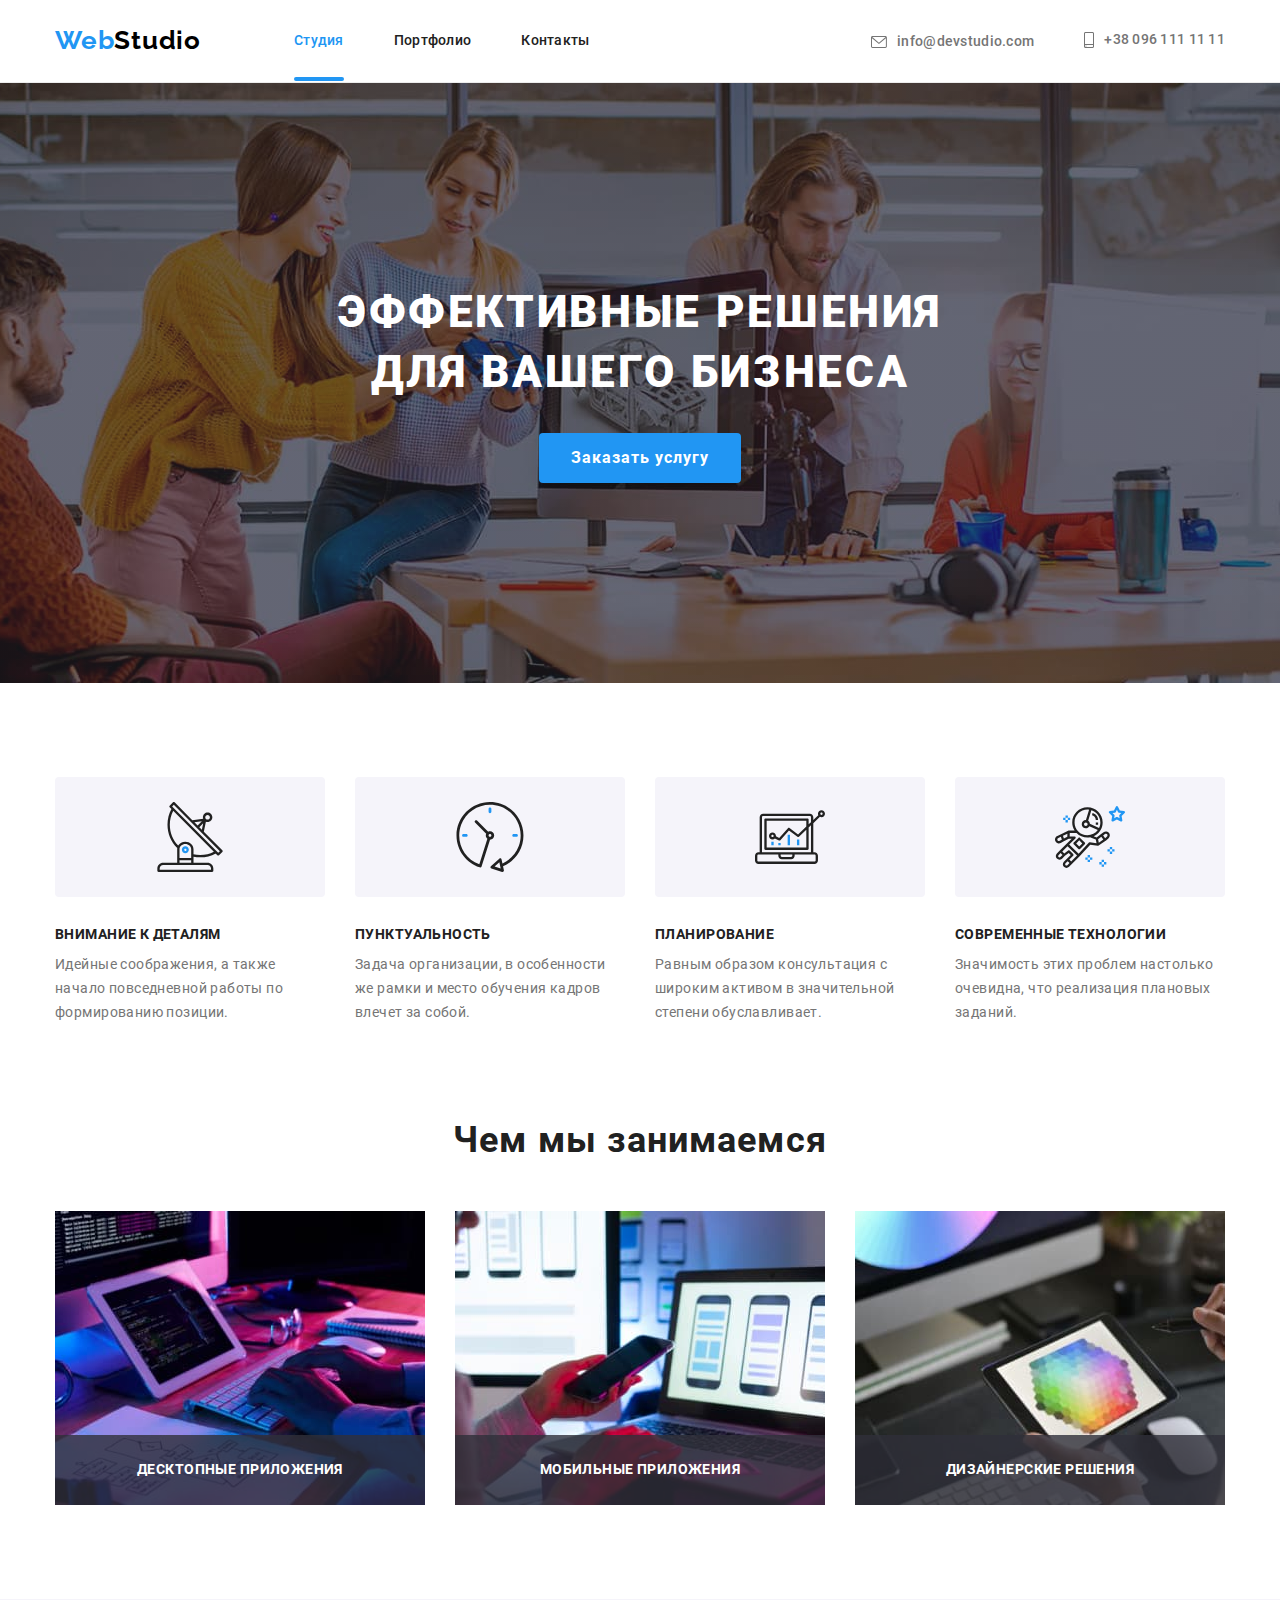
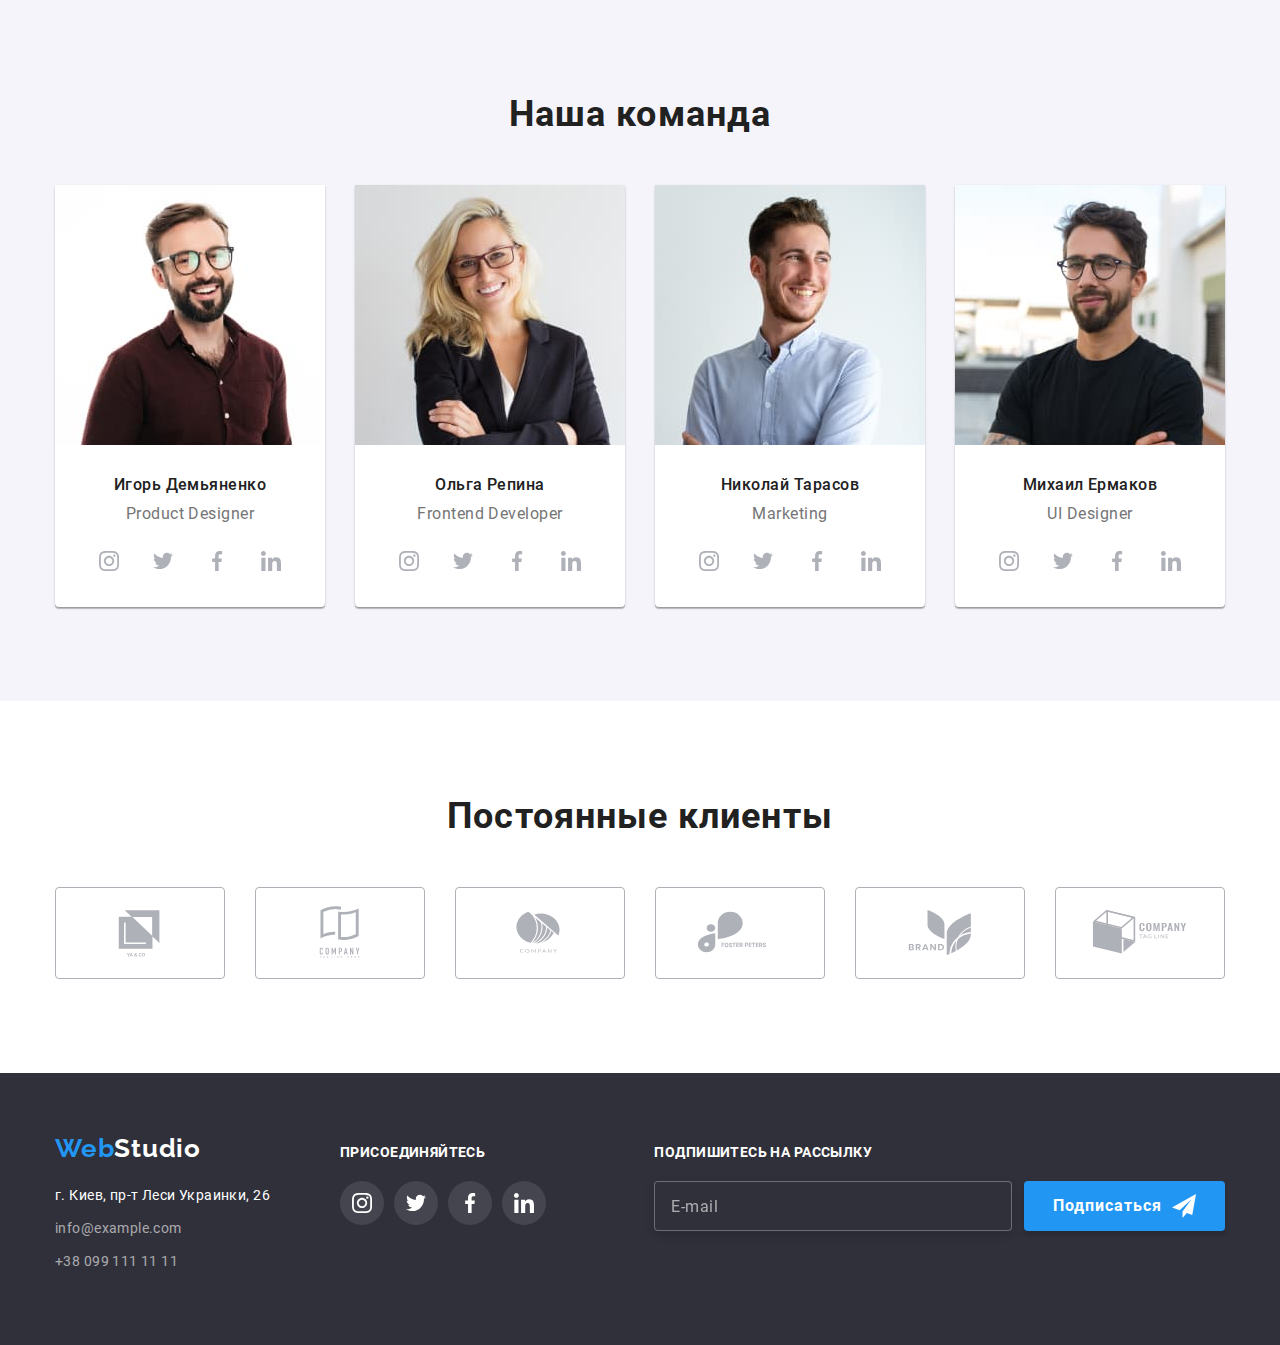
==== commit 5b1c58c5: "убирает весь мусор" ====
--- a/index.html
+++ b/index.html
@@ -36,8 +36,8 @@
                     </svg>
                     +38 096 111 11 11</a></li>
             </ul>
-            <button type="button" class="mobile-menu__open-button" data-menu-open>
-                <svg class="mobile-menu__open-button-icon" width="40" height="40" aria-label="Переключатель мобильного меню">
+            <button type="button" class="burger-button" data-menu-open>
+                <svg class="burger-button__icon" width="40" height="40" aria-label="Переключатель мобильного меню">
                     <use href="./images/sprite.svg#menu"></use>
                 </svg>
             </button>
@@ -49,10 +49,10 @@
                                 <use href="./images/sprite.svg#menu_close"></use>
                             </svg>
                         </button>
-                        <ul class="mobile-menu__pages">
-                            <li class="mobile-menu__page-item"><a class="mobile-menu__page-link mobile-menu__page-link_active" href="./index.html">Студия</a></li>
-                            <li class="mobile-menu__page-item"><a class="mobile-menu__page-link" href="./portfolio.html">Портфолио</a></li>
-                            <li class="mobile-menu__page-item"><a class="mobile-menu__page-link" href="">Контакты</a></li>
+                        <ul>
+                            <li class="mobile-menu__item"><a class="mobile-menu__link mobile-menu__link_active" href="./index.html">Студия</a></li>
+                            <li class="mobile-menu__item"><a class="mobile-menu__link" href="./portfolio.html">Портфолио</a></li>
+                            <li class="mobile-menu__item"><a class="mobile-menu__link" href="">Контакты</a></li>
                         </ul>
                     </div>
                     <div class="mobile-menu__lower-wrap">
@@ -69,12 +69,9 @@
                             <li class="mobile-menu__social-item"><a class="mobile-menu__social-link" href="">LinkedIn</a></li>
                         </ul>
                     </div>
-                    </div>
                 </div>
-            
-        </div>
-        </div>
-        
+            </div>    
+        </div>    
     </header>
     <main>
         <section class="hero">
@@ -160,7 +157,7 @@
                             <source srcset="./images/main_page/team/igor_demjanenko_desk@1x.jpg 1x, ./images/main_page/team/igor_demjanenko_desk@2x.jpg 2x" media="(min-width: 1200px)">
                             <source srcset="./images/main_page/team/igor_demjanenko_tab@1x.jpg 1x, ./images/main_page/team/igor_demjanenko_tab@2x.jpg 2x" media="(min-width: 768px)">
                             <source srcset="./images/main_page/team/igor_demjanenko_mob@1x.jpg 1x, ./images/main_page/team/igor_demjanenko_mob@2x.jpg 2x" media="(max-width: 767px)">
-                            <img src="./images/main_page/team/igor_demjanenko_mob@1x.jpg" alt="фотография Игоря Демьяненко">
+                            <img src="./images/main_page/team/igor_demjanenko_desk@1x.jpg" alt="фотография Игоря Демьяненко">
                         </picture>                        
                         <div class="team__box">
                             <h3 class="team__title">Игорь Демьяненко</h3>
@@ -200,7 +197,7 @@
                             <source
                                 srcset="./images/main_page/team/olga_repina_mob@1x.jpg 1x, ./images/main_page/team/olga_repina_mob@2x.jpg 2x"
                                 media="(max-width: 767px)">
-                            <img src="./images/main_page/team/olga_repina_mob@1x.jpg" alt="фотография Ольги Репиной">
+                            <img src="./images/main_page/team/olga_repina_desk@1x.jpg" alt="фотография Ольги Репиной">
                         </picture>
                         <div class="team__box">
                             <h3 class="team__title">Ольга Репина</h3>
@@ -240,7 +237,7 @@
                             <source
                                 srcset="./images/main_page/team/nikolai_tarasov_mob@1x.jpg 1x, ./images/main_page/team/nikolai_tarasov_mob@2x.jpg 2x"
                                 media="(max-width: 767px)">
-                            <img src="./images/main_page/team/nikolai_tarasov_mob@1x.jpg" alt="фотография Николая Тарасова">
+                            <img src="./images/main_page/team/nikolai_tarasov_desk@1x.jpg" alt="фотография Николая Тарасова">
                         </picture>
                         <div class="team__box">
                             <h3 class="team__title">Николай Тарасов</h3>
@@ -280,7 +277,7 @@
                             <source
                                 srcset="./images/main_page/team/mihail_jermakov_mob@1x.jpg 1x, ./images/main_page/team/mihail_jermakov_mob@2x.jpg 2x"
                                 media="(max-width: 767px)">
-                            <img src="./images/main_page/team/mihail_jermakov_mob@1x.jpg" alt="фотография Михаила Ермакова">
+                            <img src="./images/main_page/team/mihail_jermakov_desk@1x.jpg" alt="фотография Михаила Ермакова">
                         </picture>
                         <div class="team__box">
                             <h3 class="team__title">Михаил Ермаков</h3>
--- a/css/main.min.css
+++ b/css/main.min.css
@@ -1 +1 @@
-:root{--accent-color: #2196F3;--grey-background-color: #2F303A;--secondary-accent-color: #188CE8;--title-color: #212121;--light-background-color: #ffffff;--light-grey-background-color: #F5F4FA;--text-color: #757575;--transparent-white-color: rgba(255, 255, 255, 0.6);--dark-logo-black-color: #000000;--header-border-color: #ECECEC;--portfolio-card-border-color: #EEEEEE;--hero_background_color: #C4C4C4;--icon-background-color: #AFB1B8}.clients__link,.accounts,.advantages__icon-box,.social-icon,.modal-close-button,.modal-form__checkbox-text{display:flex;justify-content:center;align-items:center}.modal-form__checkbox_visually-hidden,.section__title_visually-hidden{position:absolute;width:1px;height:1px;margin:-1px;border:0;padding:0;white-space:nowrap;clip-path:inset(100%);clip:rect(0 0 0 0);overflow:hidden}h1,h2,h3,p{margin-top:0;margin-bottom:0}ul{margin-bottom:0;margin-top:0;padding-left:0;list-style:none}img{display:block;max-width:100%;height:auto}button{cursor:pointer;border:none;font-family:inherit}a{text-decoration:none}body{font-family:"Roboto",sans-serif;color:var(--text-color)}@font-face{font-family:"Roboto";font-style:normal;font-weight:400;src:url("../fonts/roboto-v30-latin_cyrillic-regular.eot");src:local(""),url("../fonts/roboto-v30-latin_cyrillic-regular.eot?#iefix") format("embedded-opentype"),url("../fonts/roboto-v30-latin_cyrillic-regular.woff2") format("woff2"),url("../fonts/roboto-v30-latin_cyrillic-regular.woff") format("woff"),url("../fonts/roboto-v30-latin_cyrillic-regular.ttf") format("truetype"),url("../fonts/roboto-v30-latin_cyrillic-regular.svg#Roboto") format("svg")}@font-face{font-family:"Roboto";font-style:normal;font-weight:700;src:url("../fonts/roboto-v30-latin_cyrillic-700.eot");src:local(""),url("../fonts/roboto-v30-latin_cyrillic-700.eot?#iefix") format("embedded-opentype"),url("../fonts/roboto-v30-latin_cyrillic-700.woff2") format("woff2"),url("../fonts/roboto-v30-latin_cyrillic-700.woff") format("woff"),url("../fonts/roboto-v30-latin_cyrillic-700.ttf") format("truetype"),url("../fonts/roboto-v30-latin_cyrillic-700.svg#Roboto") format("svg")}@font-face{font-family:"Roboto";font-style:normal;font-weight:500;src:url("../fonts/roboto-v30-latin_cyrillic-500.eot");src:local(""),url("../fonts/roboto-v30-latin_cyrillic-500.eot?#iefix") format("embedded-opentype"),url("../fonts/roboto-v30-latin_cyrillic-500.woff2") format("woff2"),url("../fonts/roboto-v30-latin_cyrillic-500.woff") format("woff"),url("../fonts/roboto-v30-latin_cyrillic-500.ttf") format("truetype"),url("../fonts/roboto-v30-latin_cyrillic-500.svg#Roboto") format("svg")}@font-face{font-family:"Roboto";font-style:normal;font-weight:900;src:url("../fonts/roboto-v30-latin_cyrillic-900.eot");src:local(""),url("../fonts/roboto-v30-latin_cyrillic-900.eot?#iefix") format("embedded-opentype"),url("../fonts/roboto-v30-latin_cyrillic-900.woff2") format("woff2"),url("../fonts/roboto-v30-latin_cyrillic-900.woff") format("woff"),url("../fonts/roboto-v30-latin_cyrillic-900.ttf") format("truetype"),url("../fonts/roboto-v30-latin_cyrillic-900.svg#Roboto") format("svg")}@font-face{font-family:"Raleway";font-style:normal;font-weight:700;src:url("../fonts/raleway-v27-latin_cyrillic-700.eot");src:local(""),url("../fonts/raleway-v27-latin_cyrillic-700.eot?#iefix") format("embedded-opentype"),url("../fonts/raleway-v27-latin_cyrillic-700.woff2") format("woff2"),url("../fonts/raleway-v27-latin_cyrillic-700.woff") format("woff"),url("../fonts/raleway-v27-latin_cyrillic-700.ttf") format("truetype"),url("../fonts/raleway-v27-latin_cyrillic-700.svg#Raleway") format("svg")}.container{width:100%;padding-left:15px;padding-right:15px}@media screen and (min-width: 480px){.container{width:480px;margin:0 auto}}@media screen and (min-width: 768px){.container{width:768px}}@media screen and (min-width: 1200px){.container{width:1200px}}@media screen and (max-width: 767px){.mobile-menu{position:fixed;top:0;left:0;width:100%;height:100%;background-color:var(--light-background-color);opacity:0;visibility:hidden;pointer-events:none;transition:opacity 250ms cubic-bezier(0.4, 0, 0.2, 1),visibility 250ms cubic-bezier(0.4, 0, 0.2, 1)}.mobile-menu.is-open{opacity:1;visibility:visible;pointer-events:auto}.mobile-menu__container{position:relative;display:flex;flex-direction:column;justify-content:space-between;padding-left:40px;padding-top:48px;padding-bottom:48px;height:100%}.mobile-menu__close-button{position:absolute;top:10px;right:15px;padding:0;background-color:rgba(0,0,0,0)}.mobile-menu__close-button-icon{fill:var(--title-color);transition:fill 250ms cubic-bezier(0.4, 0, 0.2, 1)}.mobile-menu__close-button:hover .mobile-menu__close-button-icon,.mobile-menu__close-button:focus .mobile-menu__close-button-icon{fill:var(--accent-color)}.mobile-menu__page-link{font-size:40px;line-height:1.175;letter-spacing:.02em;font-weight:500;color:var(--title-color)}.mobile-menu__page-link_active{color:var(--accent-color)}.mobile-menu__page-item:not(:last-child){margin-bottom:32px}.mobile-menu__phone-link{font-size:34px;line-height:1.18;letter-spacing:.02em;font-weight:500;color:var(--accent-color)}.mobile-menu__phone{margin-bottom:32px}.mobile-menu__mail-link{font-size:24px;line-height:1.17;letter-spacing:.02em;font-weight:500;color:var(--text-color)}.mobile-menu__mail{margin-bottom:64px}.mobile-menu__social{display:flex}.mobile-menu__social-link{font-size:18px;line-height:1.22;letter-spacing:.02em;font-weight:500;color:var(--accent-color)}.mobile-menu__social-item:not(:nth-child(1)){margin-left:10px}.mobile-menu__social-item:not(:last-child){padding-right:10px;border-right:1px solid rgba(33,33,33,.2)}}@media screen and (min-width: 768px){.mobile-menu{display:none}}.section{padding:60px 0}.section_no-padding-top{padding-top:0}.section_other-background-color{background-color:var(--light-grey-background-color)}@media screen and (min-width: 1200px){.section{padding:94px 0px}}.section__title{margin-bottom:30px;font-size:28px;line-height:1.18;letter-spacing:.03em;font-weight:700;text-align:center;color:var(--title-color)}@media screen and (min-width: 1200px){.section__title{margin-bottom:50px;font-size:36px;line-height:1.17;letter-spacing:.03em}}@media screen and (min-width: 1200px){.section{padding:94px 0px}}.backdrop{position:fixed;top:0;left:0;width:100%;height:100%;background-color:rgba(0,0,0,.2);transition:opacity 250ms cubic-bezier(0.4, 0, 0.2, 1),visibility 250ms cubic-bezier(0.4, 0, 0.2, 1)}.backdrop.backdrop_is-hidden{opacity:0;visibility:hidden;pointer-events:none}.backdrop.backdrop_is-hidden .modal{transform:translate(-50%, -50%) scale(0.25)}.button{font-size:16px;line-height:1.88;letter-spacing:.06em;font-weight:700;text-align:center;color:var(--light-background-color);background-color:var(--accent-color);box-shadow:0px 4px 4px rgba(0,0,0,.15);border-radius:4px;transition:background-color 250ms cubic-bezier(0.4, 0, 0.2, 1)}.button:hover,.button:focus{background-color:var(--secondary-accent-color)}.logo{font-size:24px;line-height:1.17;letter-spacing:.03em;font-family:"Raleway",sans-serif;font-weight:700;color:var(--accent-color)}@media screen and (min-width: 1200px){.logo{font-size:26px;line-height:1.16;letter-spacing:.03em}}.modal-form{display:flex;flex-direction:column}.modal-form__title{margin-bottom:12px;font-size:20px;line-height:1.5;letter-spacing:.03em;font-weight:700;text-align:center;color:var(--title-color)}.modal-form__field{margin-bottom:10px}.modal-form__field-name{display:block;margin-bottom:4px;font-size:12px;line-height:1.17;letter-spacing:.01em}.modal-form__input{padding-left:42px;padding-top:12px;padding-bottom:12px;width:100%;height:40px;border:1px solid rgba(33,33,33,.2);border-radius:4px;outline:none;transition:border-color 250ms cubic-bezier(0.4, 0, 0.2, 1)}.modal-form__input:focus{border-color:var(--accent-color)}.modal-form__wrapper{position:relative;display:block}.modal-form__input-icon{position:absolute;top:50%;left:12px;transform:translateY(-50%);fill:var(--title-color);transition:fill 250ms cubic-bezier(0.4, 0, 0.2, 1)}.modal-form__input:focus+.modal-form__input-icon{fill:var(--accent-color)}.modal-form__comment{margin-bottom:20px}.modal-form__comment-field{display:block;padding:12px 16px;width:100%;height:120px;resize:none;border:1px solid rgba(33,33,33,.2);border-radius:4px;outline:none;transition:border-color 250ms cubic-bezier(0.4, 0, 0.2, 1)}.modal-form__comment-field::placeholder{font-size:14px;line-height:1.14;letter-spacing:.01em;color:rgba(117,117,117,.5)}.modal-form__comment-field:focus{border-color:var(--accent-color)}.modal-form__checkbox{position:absolute}.modal-form__checkbox-text{margin-bottom:31px;font-size:12px;line-height:1.17;letter-spacing:.03em}.modal-form__checkbox-text::before{content:"";display:block;margin-right:8px;width:16px;height:15px;border:2px solid var(--title-color);border-radius:2px;cursor:pointer;transition:border-color 250ms cubic-bezier(0.4, 0, 0.2, 1),background-color 250ms cubic-bezier(0.4, 0, 0.2, 1)}.modal-form__checkbox:focus+.modal-form__checkbox-text::before{border-color:var(--accent-color)}.modal-form__checkbox:checked+.modal-form__checkbox-text::before{background-color:var(--accent-color);border-color:rgba(0,0,0,0);background-image:url("../images/check.svg");background-size:cover;background-origin:border-box;background-repeat:no-repeat}.modal-form__contract-terms{color:var(--accent-color);text-decoration:underline}.modal-form__button{min-width:200px;padding:10px 55px;align-self:center}@media screen and (min-width: 1200px){.modal-form__title{font-size:20px;line-height:1.15;letter-spacing:.03em}.modal-form__comment-field::placeholder{font-size:12px;line-height:1.67;letter-spacing:.01em}.modal-form__checkbox-text{font-size:14px;line-height:1.71;letter-spacing:.03em}}.modal{position:absolute;max-height:609px;top:50%;left:50%;transform:translate(-50%, -50%);padding:40px;background-color:var(--light-background-color);box-shadow:0px 1px 3px rgba(0,0,0,.12),0px 1px 1px rgba(0,0,0,.14),0px 2px 1px rgba(0,0,0,.2);border-radius:4px;transition:transform 250ms cubic-bezier(0.4, 0, 0.2, 1)}@media screen and (max-width: 479px){.modal{width:100%}}.modal-close-button{position:absolute;top:8px;right:8px;padding:0;width:30px;height:30px;background-color:var(--light-background-color);border:1px solid rgba(0,0,0,.1);border-radius:50%}.modal-close-button__icon{fill:#000;transition:fill 250ms cubic-bezier(0.4, 0, 0.2, 1)}.modal-close-button:hover .modal-close-button__icon,.modal-close-button:focus .modal-close-button__icon{fill:var(--accent-color)}@media screen and (min-width: 480px){.modal{width:450px}}@media screen and (min-width: 1200px){.modal{width:528px;height:581px}}.social-item{width:44px;height:44px}.social-item:not(:last-child){margin-right:10px}.social-icon{width:100%;height:100%;border-radius:50%;fill:currentColor}.subscription-form__input{display:block;padding-left:16px;height:50px;outline:none;border:1px solid rgba(255,255,255,.3);border-radius:4px;font-size:16px;line-height:1.25;letter-spacing:.03em;filter:drop-shadow(0px 4px 4px rgba(0, 0, 0, 0.15));background-color:var(--grey-background-color);color:#fff}.subscription-form__input::placeholder{color:rgba(255,255,255,.6)}.subscription-form__button{display:inline-flex;align-items:center;min-width:166px;padding:10px 29px}.subscription-form__button-icon{margin-left:10px;fill:currentColor}@media screen and (min-width: 480px){.subscription-form__input{max-width:450px;margin-right:12px}}@media screen and (max-width: 1199px){.subscription-form__input{margin-left:auto;margin-right:auto;margin-bottom:20px;width:100%}}@media screen and (min-width: 1200px){.subscription-form__input{display:block;width:358px}.subscription-form{display:flex}}.header__container{display:flex;align-items:center;justify-content:space-between}.header{border-bottom:1px solid var(--header-border-color)}.logo_dark{color:var(--dark-logo-black-color)}@media screen and (max-width: 767px){.menu{display:none}.contacts{display:none}.header__logo{padding:16px 0}.mobile-menu__open-button{display:block;padding:10px 0;line-height:0;background-color:rgba(0,0,0,0)}.mobile-menu__open-button-icon{fill:var(--title-color)}.mobile-menu__open-button-icon:hover,.mobile-menu__open-button-icon:focus{fill:var(--accent-color)}}@media screen and (min-width: 768px){.mobile-menu__open-button{display:none}.menu{display:flex;padding:32px 0;font-weight:500;font-size:14px;line-height:1.14;letter-spacing:.02em}.menu__link{padding-top:32px;padding-bottom:32px;color:var(--title-color)}.menu__item:not(:last-child){margin-right:50px}.header__container,.site-navigation{display:flex;align-items:center}.header__logo{padding:26px 0;margin-right:88px}.contacts__link{display:flex;align-items:center;font-weight:500;font-size:12px;line-height:1.16;letter-spacing:.02em;color:var(--text-color)}.contacts__link:not(:last-child){margin-bottom:10px}.contacts__icon_large{display:none}.contacts__icon{margin-right:8px;fill:currentColor}.menu__link_active{position:relative;color:var(--accent-color)}.menu__link_active::after{content:"";display:block;position:absolute;left:0;bottom:-1px;width:100%;height:4px;border-radius:2px;background-color:var(--accent-color)}}@media screen and (max-width: 1199px){.contacts{padding:21px 0}.contacts__item:not(:last-child){margin-bottom:10px}}@media screen and (min-width: 1200px){.header__logo{padding-top:24px;padding-bottom:25px;margin-right:93px}.menu__link,.contacts__link{padding:32px 0;transition:color 250ms cubic-bezier(0.4, 0, 0.2, 1)}.menu__link:hover,.menu__link:focus,.contacts__link:hover,.contacts__link:focus{color:var(--accent-color)}.contacts__icon{margin-right:10px}.contacts__icon_large{display:block}.contacts__icon_small{display:none}.contacts{display:flex;align-items:baseline}.contacts__link{font-size:14px;line-height:1.14}.contacts__item{margin-bottom:0}.contacts__item:not(:last-child){margin-right:50px}}.hero{background-size:cover;background-repeat:no-repeat;background-position:center}.hero__title{margin:0 auto 30px;max-width:360px;font-weight:900;font-size:26;line-height:1.62;letter-spacing:.06em;text-align:center;text-transform:uppercase;color:var(--light-background-color)}.hero__button{min-width:200px;padding:10px 32px;display:block;margin-left:auto;margin-right:auto}@media screen and (max-width: 767px){.hero{background-image:linear-gradient(rgba(47, 48, 58, 0.4), rgba(47, 48, 58, 0.4)),url(../images/main_page/hero/hero_image_mob@1x.jpg)}}@media screen and (max-width: 767px)and (min-device-pixel-ratio: 2),screen and (max-width: 767px)and (-webkit-min-device-pixel-ratio: 2),screen and (max-width: 767px)and (min-resolution: 192dpi),screen and (max-width: 767px)and (min-resolution: 2dppx){.hero{background-image:linear-gradient(rgba(47, 48, 58, 0.4), rgba(47, 48, 58, 0.4)),url(../images/main_page/hero/hero_image_mob@2x.jpg)}}@media screen and (max-width: 1199px){.hero{padding:118px 0;height:400px}}@media screen and (min-width: 768px)and (max-width: 1199px){.hero{background-image:linear-gradient(rgba(47, 48, 58, 0.4), rgba(47, 48, 58, 0.4)),url(../images/main_page/hero/hero_image_tab@1x.jpg)}}@media screen and (min-width: 768px)and (max-width: 1199px)and (min-device-pixel-ratio: 2),screen and (min-width: 768px)and (max-width: 1199px)and (-webkit-min-device-pixel-ratio: 2),screen and (min-width: 768px)and (max-width: 1199px)and (min-resolution: 192dpi),screen and (min-width: 768px)and (max-width: 1199px)and (min-resolution: 2dppx){.hero{background-image:linear-gradient(rgba(47, 48, 58, 0.4), rgba(47, 48, 58, 0.4)),url(../images/main_page/hero/hero_image_tab@2x.jpg)}}@media screen and (min-width: 1200px){.hero{padding:200px 0;height:600px;background-image:linear-gradient(rgba(47, 48, 58, 0.4), rgba(47, 48, 58, 0.4)),url(../images/main_page/hero/hero_image_desk@1x.jpg)}}@media screen and (min-width: 1200px)and (min-device-pixel-ratio: 2),screen and (min-width: 1200px)and (-webkit-min-device-pixel-ratio: 2),screen and (min-width: 1200px)and (min-resolution: 192dpi),screen and (min-width: 1200px)and (min-resolution: 2dppx){.hero{background-image:linear-gradient(rgba(47, 48, 58, 0.4), rgba(47, 48, 58, 0.4)),url(../images/main_page/hero/hero_image_desk@2x.jpg)}}@media screen and (min-width: 1200px){.hero__title{max-width:696px;font-size:44px;line-height:1.36}}.advantages__icon-box{background-color:var(--light-grey-background-color);border-radius:4px;width:100%;height:120px;margin-bottom:30px}.advantage__title{margin-bottom:10px;font-size:14px;line-height:1.14;letter-spacing:.03em;font-weight:700;text-transform:uppercase;text-align:center;color:var(--title-color)}.advantage__description{font-size:14px;line-height:1.71;letter-spacing:.03em}@media screen and (max-width: 767px){.advantages__item:not(:last-child){margin-bottom:30px}}@media screen and (min-width: 768px){.advantages{display:flex;flex-wrap:wrap}.advantages__item{flex-basis:calc((100% - 30px)/2)}.advantages__item:not(:nth-child(2n)){margin-right:30px}.advantage__title{text-align:left}}@media screen and (max-width: 1199px){.advantages__item:not(:nth-last-child(-n+2)){margin-bottom:30px}}@media screen and (min-width: 1200px){.advantages__item{flex-basis:calc((100% - 90px)/4)}.advantages__item:not(:last-child){margin-right:30px}}@media screen and (max-width: 1199px){.work__section{display:none}}@media screen and (min-width: 1200px){.work__section{padding-top:0}.work{display:flex}.work__item{position:relative;flex-basis:calc((100% - 60px)/3)}.work__item:not(:last-child){margin-right:30px}.work__title{display:flex;justify-content:center;align-items:center;position:absolute;width:100%;height:70px;bottom:0;left:0;font-size:14px;line-height:1.14;letter-spacing:.03em;font-weight:700;text-transform:uppercase;color:var(--light-background-color);background-color:rgba(47,48,58,.8)}}.team__box{padding-top:30px;padding-bottom:24px}.team__member{background-color:var(--light-background-color);box-shadow:0px 1px 3px rgba(0,0,0,.12),0px 1px 1px rgba(0,0,0,.14),0px 2px 1px rgba(0,0,0,.2);border-radius:0px 0px 4px 4px}.team__title,.team__text{font-size:16px;line-height:1.19;letter-spacing:.03em;text-align:center}.team__title{margin-bottom:10px;font-weight:500;color:var(--title-color)}.accounts{margin-top:16px}.accounts__link{color:var(--icon-background-color);background-color:var(--light-background-color)}@media screen and (max-width: 767px){.team__member:not(:last-child){margin-bottom:30px}}@media screen and (min-width: 768px){.team{display:flex;flex-wrap:wrap}.team__member{flex-basis:calc((100% - 30px)/2)}}@media screen and (min-width: 768px)and (max-width: 1199px){.team__member:nth-child(2n+1){margin-right:30px}.team__member:not(:nth-last-child(-n+2)){margin-bottom:30px}}@media screen and (min-width: 1200px){.team__member{flex-basis:calc((100% - 90px)/4)}.team__member:not(:nth-child(4n)){margin-right:30px}.team__member:not(:nth-last-child(-n+4)){margin-bottom:30px}.accounts__link{transition:background-color 250ms cubic-bezier(0.4, 0, 0.2, 1)}.accounts__link:hover,.accounts__link:focus{background-color:var(--accent-color)}.accounts__icon{transition:fill 250ms cubic-bezier(0.4, 0, 0.2, 1)}.accounts__link:hover .accounts__icon,.accounts__link:focus .accounts__icon{fill:var(--light-background-color)}}.clients__item{width:210px;height:92px}.clients__link{border:1px solid var(--icon-background-color);border-radius:4px;width:100%;height:100%;color:var(--icon-background-color);transition:color 250ms cubic-bezier(0.4, 0, 0.2, 1),border 250ms cubic-bezier(0.4, 0, 0.2, 1)}.clients__link:hover,.clients__link:focus{color:var(--accent-color);border:1px solid var(--accent-color)}.clients__icon{fill:currentColor}@media screen and (max-width: 479px){.clients{display:block}.clients__item{margin-left:auto;margin-right:auto}.clients__item:not(:last-child){margin-bottom:30px}}@media screen and (min-width: 480px){.clients{display:flex;flex-wrap:wrap}}@media screen and (min-width: 480px)and (max-width: 767px){.clients__item:not(:nth-child(2n)){margin-right:30px}.clients__item:not(:nth-last-child(-n+2)){margin-bottom:30px}}@media screen and (min-width: 768px)and (max-width: 1199px){.clients__item{width:226px}.clients__item:not(:nth-child(3n)){margin-right:30px}.clients__item:not(:nth-last-child(-n+3)){margin-bottom:30px}}@media screen and (min-width: 1200px){.clients__item{width:170px}.clients__item:not(:last-child){margin-right:30px}}.footer{padding-top:60px;padding-bottom:60px;background-color:var(--grey-background-color);width:100%}.footer__logo{display:inline-block;margin-bottom:20px}.logo_light{color:var(--light-background-color)}.contact-info{font-style:normal}.contact-info__address{font-size:14px;line-height:1.71;letter-spacing:.03em;display:inline-block;color:var(--light-background-color)}.contact-info__mail,.contact-info__phone{font-size:14px;line-height:1.71;letter-spacing:.03em;color:var(--transparent-white-color)}.contact-info__item:not(:last-child){margin-bottom:8px}.footer-social-networks__title,.footer-subscription__title{display:inline-block;margin-bottom:20px;font-size:14px;line-height:1.14;letter-spacing:.03em;font-weight:700;text-transform:uppercase;color:var(--light-background-color)}.footer-social-networks{display:flex;justify-content:center;margin-bottom:60px}.footer-social-networks__link{background:rgba(255,255,255,.1);color:var(--light-background-color)}@media screen and (min-width: 768px){.footer__container_left-side{display:flex;justify-content:space-between}}@media screen and (min-width: 768px)and (max-width: 1199px){.footer__contacts{margin-left:61px}.social-networks{margin-right:74px}}@media screen and (max-width: 1199px){.social-networks,.footer-subscription{text-align:center}.footer__contacts{text-align:center}.contact-info{text-align:center;margin-bottom:60px}}@media screen and (min-width: 1200px){.contact-info__item:not(:last-child){margin-bottom:9px}.contact-info__address{transition:color 250ms cubic-bezier(0.4, 0, 0.2, 1)}.contact-info__address:hover,.contact-info__address:focus{color:var(--accent-color)}.contact-info__mail,.contact-info__phone{transition:color 250ms cubic-bezier(0.4, 0, 0.2, 1)}.contact-info__mail:hover,.contact-info__mail:focus,.contact-info__phone:hover,.contact-info__phone:focus{color:var(--accent-color)}.footer-social-networks__link{transition:background-color 250ms cubic-bezier(0.4, 0, 0.2, 1)}.footer-social-networks__link:hover,.footer-social-networks__link:focus{background-color:var(--accent-color)}.footer__container_left-side{display:flex;align-items:baseline}.footer__contacts{margin-right:70px}.footer__container{display:flex;justify-content:space-between;align-items:baseline}}/*# sourceMappingURL=main.min.css.map */+:root{--accent-color: #2196F3;--grey-background-color: #2F303A;--secondary-accent-color: #188CE8;--title-color: #212121;--light-background-color: #ffffff;--light-grey-background-color: #F5F4FA;--text-color: #757575;--transparent-white-color: rgba(255, 255, 255, 0.6);--dark-logo-black-color: #000000;--header-border-color: #ECECEC;--portfolio-card-border-color: #EEEEEE;--hero_background_color: #C4C4C4;--icon-background-color: #AFB1B8}.clients__link,.accounts,.advantages__icon-box,.social-icon,.modal-close-button,.modal-form__checkbox-text{display:flex;justify-content:center;align-items:center}.modal-form__checkbox_visually-hidden,.section__title_visually-hidden{position:absolute;width:1px;height:1px;margin:-1px;border:0;padding:0;white-space:nowrap;clip-path:inset(100%);clip:rect(0 0 0 0);overflow:hidden}h1,h2,h3,p{margin-top:0;margin-bottom:0}ul{margin-bottom:0;margin-top:0;padding-left:0;list-style:none}img{display:block;max-width:100%;height:auto}button{cursor:pointer;border:none;font-family:inherit}a{text-decoration:none}body{font-family:"Roboto",sans-serif;color:var(--text-color)}@font-face{font-family:"Roboto";font-style:normal;font-weight:400;src:url("../fonts/roboto-v30-latin_cyrillic-regular.eot");src:local(""),url("../fonts/roboto-v30-latin_cyrillic-regular.eot?#iefix") format("embedded-opentype"),url("../fonts/roboto-v30-latin_cyrillic-regular.woff2") format("woff2"),url("../fonts/roboto-v30-latin_cyrillic-regular.woff") format("woff"),url("../fonts/roboto-v30-latin_cyrillic-regular.ttf") format("truetype"),url("../fonts/roboto-v30-latin_cyrillic-regular.svg#Roboto") format("svg")}@font-face{font-family:"Roboto";font-style:normal;font-weight:700;src:url("../fonts/roboto-v30-latin_cyrillic-700.eot");src:local(""),url("../fonts/roboto-v30-latin_cyrillic-700.eot?#iefix") format("embedded-opentype"),url("../fonts/roboto-v30-latin_cyrillic-700.woff2") format("woff2"),url("../fonts/roboto-v30-latin_cyrillic-700.woff") format("woff"),url("../fonts/roboto-v30-latin_cyrillic-700.ttf") format("truetype"),url("../fonts/roboto-v30-latin_cyrillic-700.svg#Roboto") format("svg")}@font-face{font-family:"Roboto";font-style:normal;font-weight:500;src:url("../fonts/roboto-v30-latin_cyrillic-500.eot");src:local(""),url("../fonts/roboto-v30-latin_cyrillic-500.eot?#iefix") format("embedded-opentype"),url("../fonts/roboto-v30-latin_cyrillic-500.woff2") format("woff2"),url("../fonts/roboto-v30-latin_cyrillic-500.woff") format("woff"),url("../fonts/roboto-v30-latin_cyrillic-500.ttf") format("truetype"),url("../fonts/roboto-v30-latin_cyrillic-500.svg#Roboto") format("svg")}@font-face{font-family:"Roboto";font-style:normal;font-weight:900;src:url("../fonts/roboto-v30-latin_cyrillic-900.eot");src:local(""),url("../fonts/roboto-v30-latin_cyrillic-900.eot?#iefix") format("embedded-opentype"),url("../fonts/roboto-v30-latin_cyrillic-900.woff2") format("woff2"),url("../fonts/roboto-v30-latin_cyrillic-900.woff") format("woff"),url("../fonts/roboto-v30-latin_cyrillic-900.ttf") format("truetype"),url("../fonts/roboto-v30-latin_cyrillic-900.svg#Roboto") format("svg")}@font-face{font-family:"Raleway";font-style:normal;font-weight:700;src:url("../fonts/raleway-v27-latin_cyrillic-700.eot");src:local(""),url("../fonts/raleway-v27-latin_cyrillic-700.eot?#iefix") format("embedded-opentype"),url("../fonts/raleway-v27-latin_cyrillic-700.woff2") format("woff2"),url("../fonts/raleway-v27-latin_cyrillic-700.woff") format("woff"),url("../fonts/raleway-v27-latin_cyrillic-700.ttf") format("truetype"),url("../fonts/raleway-v27-latin_cyrillic-700.svg#Raleway") format("svg")}.container{width:100%;padding-left:15px;padding-right:15px}@media screen and (min-width: 480px){.container{width:480px;margin:0 auto}}@media screen and (min-width: 768px){.container{width:768px}}@media screen and (min-width: 1200px){.container{width:1200px}}@media screen and (max-width: 767px){.burger-button{display:block;padding:10px 0;line-height:0;background-color:rgba(0,0,0,0)}.burger-button__icon{fill:var(--title-color)}.burger-button__icon:hover,.burger-button__icon:focus{fill:var(--accent-color)}}@media screen and (min-width: 768px){.burger-button{display:none}}@media screen and (max-width: 479px){.mobile-menu__phone-link{font-size:30px;line-height:1.18;letter-spacing:.02em}.mobile-menu__social-item{padding-top:5px;padding-bottom:5px}}@media screen and (min-width: 480px)and (max-width: 767px){.mobile-menu__phone-link{font-size:34px;line-height:1.18;letter-spacing:.02em}}@media screen and (max-width: 767px){.mobile-menu{position:fixed;z-index:10;top:0;left:0;width:100%;height:100%;background-color:var(--light-background-color);opacity:0;visibility:hidden;pointer-events:none;transition:opacity 250ms cubic-bezier(0.4, 0, 0.2, 1),visibility 250ms cubic-bezier(0.4, 0, 0.2, 1)}.mobile-menu.is-open{opacity:1;visibility:visible;pointer-events:auto}.mobile-menu__container{position:relative;display:flex;flex-direction:column;justify-content:space-between;padding-left:40px;padding-top:48px;padding-bottom:48px;height:100%}.mobile-menu__close-button{position:absolute;top:10px;right:15px;padding:0;background-color:rgba(0,0,0,0)}.mobile-menu__close-button-icon{fill:var(--title-color);transition:fill 250ms cubic-bezier(0.4, 0, 0.2, 1)}.mobile-menu__close-button:hover .mobile-menu__close-button-icon,.mobile-menu__close-button:focus .mobile-menu__close-button-icon{fill:var(--accent-color)}.mobile-menu__link{font-size:40px;line-height:1.175;letter-spacing:.02em;font-weight:500;color:var(--title-color)}.mobile-menu__link_active{color:var(--accent-color)}.mobile-menu__item:not(:last-child){margin-bottom:32px}.mobile-menu__phone-link{font-weight:500;color:var(--accent-color)}.mobile-menu__phone{margin-bottom:32px}.mobile-menu__mail-link{font-size:24px;line-height:1.17;letter-spacing:.02em;font-weight:500;color:var(--text-color)}.mobile-menu__mail{margin-bottom:64px}.mobile-menu__social{display:flex;flex-wrap:wrap}.mobile-menu__social-link{font-size:18px;line-height:1.22;letter-spacing:.02em;font-weight:500;color:var(--accent-color)}.mobile-menu__social-item:not(:nth-child(1)){margin-left:10px}.mobile-menu__social-item:not(:last-child){padding-right:10px;border-right:1px solid rgba(33,33,33,.2)}}@media screen and (min-width: 768px){.mobile-menu{display:none}}.section{padding:60px 0}.section_no-padding-top{padding-top:0}.section_other-background-color{background-color:var(--light-grey-background-color)}@media screen and (min-width: 1200px){.section{padding:94px 0px}}.section__title{margin-bottom:30px;font-size:28px;line-height:1.18;letter-spacing:.03em;font-weight:700;text-align:center;color:var(--title-color)}@media screen and (min-width: 1200px){.section__title{margin-bottom:50px;font-size:36px;line-height:1.17;letter-spacing:.03em}}.backdrop{position:fixed;top:0;left:0;width:100%;height:100%;background-color:rgba(0,0,0,.2);transition:opacity 250ms cubic-bezier(0.4, 0, 0.2, 1),visibility 250ms cubic-bezier(0.4, 0, 0.2, 1)}.backdrop.backdrop_is-hidden{opacity:0;visibility:hidden;pointer-events:none}.backdrop.backdrop_is-hidden .modal{transform:translate(-50%, -50%) scale(0.25)}.button{font-size:16px;line-height:1.88;letter-spacing:.06em;font-weight:700;text-align:center;color:var(--light-background-color);background-color:var(--accent-color);box-shadow:0px 4px 4px rgba(0,0,0,.15);border-radius:4px;transition:background-color 250ms cubic-bezier(0.4, 0, 0.2, 1)}.button:hover,.button:focus{background-color:var(--secondary-accent-color)}.portfolio-filter{display:flex;flex-wrap:wrap;margin-bottom:40px}.portfolio-filter__button{border-radius:4px;padding:6px 22px;font-size:16px;line-height:1.63;letter-spacing:.03em;font-weight:500;text-align:center;color:var(--title-color);background-color:var(--light-grey-background-color);transition:color 250ms cubic-bezier(0.4, 0, 0.2, 1),background-color 250ms cubic-bezier(0.4, 0, 0.2, 1),box-shadow 250ms cubic-bezier(0.4, 0, 0.2, 1)}.portfolio-filter__button:hover,.portfolio-filter__button:focus{color:var(--light-background-color);background-color:var(--accent-color);box-shadow:0px 3px 1px rgba(0,0,0,.1),0px 1px 2px rgba(0,0,0,.08),0px 2px 2px rgba(0,0,0,.12)}@media screen and (max-width: 390px){.portfolio-filter__item:not(:last-child){margin-bottom:15px}.portfolio-filter__item:not(:nth-child(2n)){margin-right:8px}}@media screen and (min-width: 391px)and (max-width: 767px){.portfolio-filter__item:not(:nth-child(3n)){margin-right:8px}.portfolio-filter__item:not(:nth-last-child(-n+2)){margin-bottom:15px}}@media screen and (max-width: 767px){.portfolio-filter__item:last-child{margin-right:0}}@media screen and (min-width: 768px){.portfolio-filter__item:not(:last-child){margin-right:8px}.portfolio-filter{display:flex;justify-content:center;margin-bottom:30px}}@media screen and (min-width: 1200px){.portfolio-filter{margin-bottom:50px}}.logo{font-size:24px;line-height:1.17;letter-spacing:.03em;font-family:"Raleway",sans-serif;font-weight:700;color:var(--accent-color)}@media screen and (min-width: 1200px){.logo{font-size:26px;line-height:1.19;letter-spacing:.03em}}.modal-form{display:flex;flex-direction:column}.modal-form__title{margin-bottom:12px;font-size:20px;line-height:1.5;letter-spacing:.03em;font-weight:700;text-align:center;color:var(--title-color)}.modal-form__field{margin-bottom:10px}.modal-form__field-name{display:block;margin-bottom:4px;font-size:12px;line-height:1.17;letter-spacing:.01em}.modal-form__input{padding-left:42px;padding-top:12px;padding-bottom:12px;width:100%;height:40px;border:1px solid rgba(33,33,33,.2);border-radius:4px;outline:none;transition:border-color 250ms cubic-bezier(0.4, 0, 0.2, 1)}.modal-form__input:focus{border-color:var(--accent-color)}.modal-form__wrapper{position:relative;display:block}.modal-form__input-icon{position:absolute;top:50%;left:12px;transform:translateY(-50%);fill:var(--title-color);transition:fill 250ms cubic-bezier(0.4, 0, 0.2, 1)}.modal-form__input:focus+.modal-form__input-icon{fill:var(--accent-color)}.modal-form__comment{margin-bottom:20px}.modal-form__comment-field{display:block;padding:12px 16px;width:100%;height:120px;resize:none;border:1px solid rgba(33,33,33,.2);border-radius:4px;outline:none;transition:border-color 250ms cubic-bezier(0.4, 0, 0.2, 1)}.modal-form__comment-field::placeholder{font-size:14px;line-height:1.14;letter-spacing:.01em;color:rgba(117,117,117,.5)}.modal-form__comment-field:focus{border-color:var(--accent-color)}.modal-form__checkbox{position:absolute}.modal-form__checkbox-text{margin-bottom:31px;font-size:12px;line-height:1.17;letter-spacing:.03em}.modal-form__checkbox-text::before{content:"";display:block;margin-right:8px;width:16px;height:15px;border:2px solid var(--title-color);border-radius:2px;cursor:pointer;transition:border-color 250ms cubic-bezier(0.4, 0, 0.2, 1),background-color 250ms cubic-bezier(0.4, 0, 0.2, 1)}.modal-form__checkbox:focus+.modal-form__checkbox-text::before{border-color:var(--accent-color)}.modal-form__checkbox:checked+.modal-form__checkbox-text::before{background-color:var(--accent-color);border-color:rgba(0,0,0,0);background-image:url("../images/check.svg");background-size:cover;background-origin:border-box;background-repeat:no-repeat}.modal-form__contract-terms{color:var(--accent-color);text-decoration:underline}.modal-form__button{min-width:200px;padding:10px 55px;align-self:center}@media screen and (min-width: 1200px){.modal-form__title{font-size:20px;line-height:1.15;letter-spacing:.03em}.modal-form__comment-field::placeholder{font-size:12px;line-height:1.67;letter-spacing:.01em}.modal-form__checkbox-text{font-size:14px;line-height:1.71;letter-spacing:.03em}}.modal{position:absolute;height:609px;top:50%;left:50%;transform:translate(-50%, -50%);padding:40px;background-color:var(--light-background-color);box-shadow:0px 1px 3px rgba(0,0,0,.12),0px 1px 1px rgba(0,0,0,.14),0px 2px 1px rgba(0,0,0,.2);border-radius:4px;transition:transform 250ms cubic-bezier(0.4, 0, 0.2, 1)}@media screen and (max-width: 479px){.modal{width:100%}}@media screen and (min-width: 480px){.modal{width:450px}}@media screen and (min-width: 1200px){.modal{width:528px;height:581px}}.modal-close-button{position:absolute;top:8px;right:8px;padding:0;width:30px;height:30px;background-color:var(--light-background-color);border:1px solid rgba(0,0,0,.1);border-radius:50%}.modal-close-button__icon{fill:#000;transition:fill 250ms cubic-bezier(0.4, 0, 0.2, 1)}.modal-close-button:hover .modal-close-button__icon,.modal-close-button:focus .modal-close-button__icon{fill:var(--accent-color)}.social-item{width:44px;height:44px}.social-item:not(:last-child){margin-right:10px}.social-icon{width:100%;height:100%;border-radius:50%;fill:currentColor}.subscription-form__input{display:block;padding-left:16px;height:50px;outline:none;border:1px solid rgba(255,255,255,.3);border-radius:4px;font-size:16px;line-height:1.25;letter-spacing:.03em;filter:drop-shadow(0px 4px 4px rgba(0, 0, 0, 0.15));background-color:var(--grey-background-color);color:#fff}.subscription-form__input::placeholder{color:rgba(255,255,255,.6)}@media screen and (min-width: 480px){.subscription-form__input{max-width:450px;margin-right:12px}}@media screen and (max-width: 1199px){.subscription-form__input{margin-left:auto;margin-right:auto;margin-bottom:20px;width:100%}}@media screen and (min-width: 1200px){.subscription-form__input{display:block;width:358px}}.subscription-form__button{display:inline-flex;align-items:center;min-width:166px;padding:10px 29px}.subscription-form__button-icon{margin-left:10px;fill:currentColor}@media screen and (min-width: 1200px){.subscription-form{display:flex}}.header__container{display:flex;align-items:center;justify-content:space-between}.header{border-bottom:1px solid var(--header-border-color)}.logo_dark{color:var(--dark-logo-black-color)}@media screen and (max-width: 767px){.menu{display:none}.contacts{display:none}.header__logo{padding:16px 0}}@media screen and (min-width: 768px){.menu{display:flex;padding:32px 0;font-weight:500;font-size:14px;line-height:1.14;letter-spacing:.02em}.menu__link{padding-top:32px;padding-bottom:32px;color:var(--title-color)}.menu__item:not(:last-child){margin-right:50px}.header__container,.site-navigation{display:flex;align-items:center}.header__logo{padding:26px 0;margin-right:88px}.contacts__link{display:flex;align-items:center;font-weight:500;font-size:12px;line-height:1.16;letter-spacing:.02em;color:var(--text-color)}.contacts__link:not(:last-child){margin-bottom:10px}.contacts__icon_large{display:none}.contacts__icon{margin-right:8px;fill:currentColor}.menu__link_active{position:relative;color:var(--accent-color)}.menu__link_active::after{content:"";display:block;position:absolute;left:0;bottom:-1px;width:100%;height:4px;border-radius:2px;background-color:var(--accent-color)}}@media screen and (max-width: 1199px){.contacts{padding:21px 0}.contacts__item:not(:last-child){margin-bottom:10px}}@media screen and (min-width: 1200px){.header__logo{padding-top:24px;padding-bottom:25px;margin-right:93px}.menu__link,.contacts__link{padding:32px 0;transition:color 250ms cubic-bezier(0.4, 0, 0.2, 1)}.menu__link:hover,.menu__link:focus,.contacts__link:hover,.contacts__link:focus{color:var(--accent-color)}.contacts__icon{margin-right:10px}.contacts__icon_large{display:block}.contacts__icon_small{display:none}.contacts{display:flex;align-items:baseline}.contacts__link{font-size:14px;line-height:1.14}.contacts__item{margin-bottom:0}.contacts__item:not(:last-child){margin-right:50px}}.hero{background-size:cover;background-repeat:no-repeat;background-position:center}@media screen and (max-width: 1199px){.hero{padding:118px 0;height:400px}}.hero__title{margin:0 auto 30px;max-width:360px;font-weight:900;font-size:26;line-height:1.62;letter-spacing:.06em;text-align:center;text-transform:uppercase;color:var(--light-background-color)}.hero__button{min-width:200px;padding:10px 32px;display:block;margin-left:auto;margin-right:auto}@media screen and (max-width: 767px){.hero{background-image:linear-gradient(rgba(47, 48, 58, 0.4), rgba(47, 48, 58, 0.4)),url(../images/main_page/hero/hero_image_mob@1x.jpg)}}@media screen and (max-width: 767px)and (min-device-pixel-ratio: 2),screen and (max-width: 767px)and (-webkit-min-device-pixel-ratio: 2),screen and (max-width: 767px)and (min-resolution: 192dpi),screen and (max-width: 767px)and (min-resolution: 2dppx){.hero{background-image:linear-gradient(rgba(47, 48, 58, 0.4), rgba(47, 48, 58, 0.4)),url(../images/main_page/hero/hero_image_mob@2x.jpg)}}@media screen and (min-width: 768px)and (max-width: 1199px){.hero{background-image:linear-gradient(rgba(47, 48, 58, 0.4), rgba(47, 48, 58, 0.4)),url(../images/main_page/hero/hero_image_tab@1x.jpg)}}@media screen and (min-width: 768px)and (max-width: 1199px)and (min-device-pixel-ratio: 2),screen and (min-width: 768px)and (max-width: 1199px)and (-webkit-min-device-pixel-ratio: 2),screen and (min-width: 768px)and (max-width: 1199px)and (min-resolution: 192dpi),screen and (min-width: 768px)and (max-width: 1199px)and (min-resolution: 2dppx){.hero{background-image:linear-gradient(rgba(47, 48, 58, 0.4), rgba(47, 48, 58, 0.4)),url(../images/main_page/hero/hero_image_tab@2x.jpg)}}@media screen and (min-width: 1200px){.hero{padding:200px 0;height:600px;background-image:linear-gradient(rgba(47, 48, 58, 0.4), rgba(47, 48, 58, 0.4)),url(../images/main_page/hero/hero_image_desk@1x.jpg)}}@media screen and (min-width: 1200px)and (min-device-pixel-ratio: 2),screen and (min-width: 1200px)and (-webkit-min-device-pixel-ratio: 2),screen and (min-width: 1200px)and (min-resolution: 192dpi),screen and (min-width: 1200px)and (min-resolution: 2dppx){.hero{background-image:linear-gradient(rgba(47, 48, 58, 0.4), rgba(47, 48, 58, 0.4)),url(../images/main_page/hero/hero_image_desk@2x.jpg)}}@media screen and (min-width: 1200px){.hero__title{max-width:696px;font-size:44px;line-height:1.36}}.advantages__icon-box{background-color:var(--light-grey-background-color);border-radius:4px;width:100%;height:120px;margin-bottom:30px}.advantage__title{margin-bottom:10px;font-size:14px;line-height:1.14;letter-spacing:.03em;font-weight:700;text-transform:uppercase;text-align:center;color:var(--title-color)}.advantage__description{font-size:14px;line-height:1.71;letter-spacing:.03em}@media screen and (max-width: 767px){.advantages__item:not(:last-child){margin-bottom:30px}}@media screen and (min-width: 768px){.advantages{display:flex;flex-wrap:wrap}.advantages__item{flex-basis:calc((100% - 30px)/2)}.advantages__item:not(:nth-child(2n)){margin-right:30px}.advantage__title{text-align:left}}@media screen and (max-width: 1199px){.advantages__item:not(:nth-last-child(-n+2)){margin-bottom:30px}}@media screen and (min-width: 1200px){.advantages__item{flex-basis:calc((100% - 90px)/4)}.advantages__item:not(:last-child){margin-right:30px}}.work__section{padding-top:0}@media screen and (max-width: 1199px){.work__section{display:none}}.work{display:flex}.work__item{position:relative;flex-basis:calc((100% - 60px)/3)}.work__item:not(:last-child){margin-right:30px}.work__title{display:flex;justify-content:center;align-items:center;position:absolute;width:100%;height:70px;bottom:0;left:0;font-size:14px;line-height:1.14;letter-spacing:.03em;font-weight:700;text-transform:uppercase;color:var(--light-background-color);background-color:rgba(47,48,58,.8)}.team__box{padding-top:30px;padding-bottom:24px}.team__member{background-color:var(--light-background-color);box-shadow:0px 1px 3px rgba(0,0,0,.12),0px 1px 1px rgba(0,0,0,.14),0px 2px 1px rgba(0,0,0,.2);border-radius:0px 0px 4px 4px}.team__title,.team__text{font-size:16px;line-height:1.19;letter-spacing:.03em;text-align:center}.team__title{margin-bottom:10px;font-weight:500;color:var(--title-color)}.accounts{margin-top:16px}.accounts__link{color:var(--icon-background-color);background-color:var(--light-background-color)}@media screen and (max-width: 767px){.team__member:not(:last-child){margin-bottom:30px}}@media screen and (min-width: 768px){.team{display:flex;flex-wrap:wrap}.team__member{flex-basis:calc((100% - 30px)/2)}}@media screen and (min-width: 768px)and (max-width: 1199px){.team__member:nth-child(2n+1){margin-right:30px}.team__member:not(:nth-last-child(-n+2)){margin-bottom:30px}}@media screen and (min-width: 1200px){.team__member{flex-basis:calc((100% - 90px)/4)}.team__member:not(:nth-child(4n)){margin-right:30px}.team__member:not(:nth-last-child(-n+4)){margin-bottom:30px}.accounts__link{transition:background-color 250ms cubic-bezier(0.4, 0, 0.2, 1)}.accounts__link:hover,.accounts__link:focus{background-color:var(--accent-color)}.accounts__icon{transition:fill 250ms cubic-bezier(0.4, 0, 0.2, 1)}.accounts__link:hover .accounts__icon,.accounts__link:focus .accounts__icon{fill:var(--light-background-color)}}.clients__item{width:210px;height:92px}.clients__link{border:1px solid var(--icon-background-color);border-radius:4px;width:100%;height:100%;color:var(--icon-background-color);transition:color 250ms cubic-bezier(0.4, 0, 0.2, 1),border 250ms cubic-bezier(0.4, 0, 0.2, 1)}.clients__link:hover,.clients__link:focus{color:var(--accent-color);border:1px solid var(--accent-color)}.clients__icon{fill:currentColor}@media screen and (max-width: 479px){.clients{display:block}.clients__item{margin-left:auto;margin-right:auto}.clients__item:not(:last-child){margin-bottom:30px}}@media screen and (min-width: 480px){.clients{display:flex;flex-wrap:wrap}}@media screen and (min-width: 480px)and (max-width: 767px){.clients__item:not(:nth-child(2n)){margin-right:30px}.clients__item:not(:nth-last-child(-n+2)){margin-bottom:30px}}@media screen and (min-width: 768px)and (max-width: 1199px){.clients__item{width:226px}.clients__item:not(:nth-child(3n)){margin-right:30px}.clients__item:not(:nth-last-child(-n+3)){margin-bottom:30px}}@media screen and (min-width: 1200px){.clients__item{width:170px}.clients__item:not(:last-child){margin-right:30px}}.footer{padding-top:60px;padding-bottom:60px;background-color:var(--grey-background-color);width:100%}.footer__logo{display:inline-block;margin-bottom:20px}.logo_light{color:var(--light-background-color)}.contact-info{font-style:normal}.contact-info__address{font-size:14px;line-height:1.71;letter-spacing:.03em;display:inline-block;color:var(--light-background-color)}.contact-info__mail,.contact-info__phone{font-size:14px;line-height:1.71;letter-spacing:.03em;color:var(--transparent-white-color)}.contact-info__item:not(:last-child){margin-bottom:8px}.footer-social-networks__title,.footer-subscription__title{display:inline-block;margin-bottom:20px;font-size:14px;line-height:1.14;letter-spacing:.03em;font-weight:700;text-transform:uppercase;color:var(--light-background-color)}.footer-social-networks{display:flex;justify-content:center;margin-bottom:60px}.footer-social-networks__link{background:rgba(255,255,255,.1);color:var(--light-background-color)}@media screen and (min-width: 768px){.footer__container_left-side{display:flex;justify-content:space-between}}@media screen and (min-width: 768px)and (max-width: 1199px){.footer__contacts{margin-left:61px}.social-networks{margin-right:74px}}@media screen and (max-width: 1199px){.footer{text-align:center}.contact-info{margin-bottom:60px}}@media screen and (min-width: 1200px){.contact-info__item:not(:last-child){margin-bottom:9px}.contact-info__address{transition:color 250ms cubic-bezier(0.4, 0, 0.2, 1)}.contact-info__address:hover,.contact-info__address:focus{color:var(--accent-color)}.contact-info__mail,.contact-info__phone{transition:color 250ms cubic-bezier(0.4, 0, 0.2, 1)}.contact-info__mail:hover,.contact-info__mail:focus,.contact-info__phone:hover,.contact-info__phone:focus{color:var(--accent-color)}.footer-social-networks__link{transition:background-color 250ms cubic-bezier(0.4, 0, 0.2, 1)}.footer-social-networks__link:hover,.footer-social-networks__link:focus{background-color:var(--accent-color)}.footer__container_left-side{align-items:baseline}.footer__contacts{margin-right:70px}.footer__container{display:flex;justify-content:space-between;align-items:baseline}}.project-card{background-color:var(--light-background-color)}.project-card__link{color:inherit;display:block;transition:box-shadow 250ms cubic-bezier(0.4, 0, 0.2, 1)}.project-card__link:hover,.project-card__link:focus{box-shadow:0px 1px 1px rgba(0,0,0,.12),0px 4px 4px rgba(0,0,0,.06),1px 4px 6px rgba(0,0,0,.16)}.project-card__bottom{padding:20px 24px;border:1px solid var(--portfolio-card-border-color);border-top:none}.project-card__title{margin-bottom:4px;font-size:18px;line-height:2;letter-spacing:.06em;font-weight:700;color:var(--title-color)}.project-card__text{font-size:16px;line-height:1.88;letter-spacing:.03em}.project-card__img-wrapper{position:relative;overflow:hidden}.project-card__overlay{position:absolute;top:0;left:0;width:100%;height:100%;padding:77px 24px;font-size:18px;line-height:1.56;letter-spacing:.03em;color:var(--light-background-color);background-color:rgba(33,150,243,.9);overflow:auto;transform:translateY(100%);transition:transform 250ms cubic-bezier(0.4, 0, 0.2, 1)}.project-card__link:hover .project-card__overlay,.project-card__link:focus .project-card__overlay{transform:translateY(0%)}@media screen and (max-width: 479px){.project-card__overlay{padding-top:24px}}@media screen and (min-width: 768px){.projects{display:flex;flex-wrap:wrap}}@media screen and (min-width: 768px)and (max-width: 1199px){.project-card{flex-basis:calc((100% - 30px)/2)}.project-card:not(:nth-child(2n)){margin-right:30px}}@media screen and (max-width: 1199px){.project-card:not(:last-child){margin-bottom:30px}}@media screen and (min-width: 1200px){.project-card{flex-basis:calc((100% - 60px)/3)}.project-card:not(:nth-child(3n)){margin-right:30px}.project-card:not(:nth-last-child(-n+3)){margin-bottom:30px}.project-card__overlay{font-size:18px;line-height:1.56;letter-spacing:.03em}}/*# sourceMappingURL=main.min.css.map */